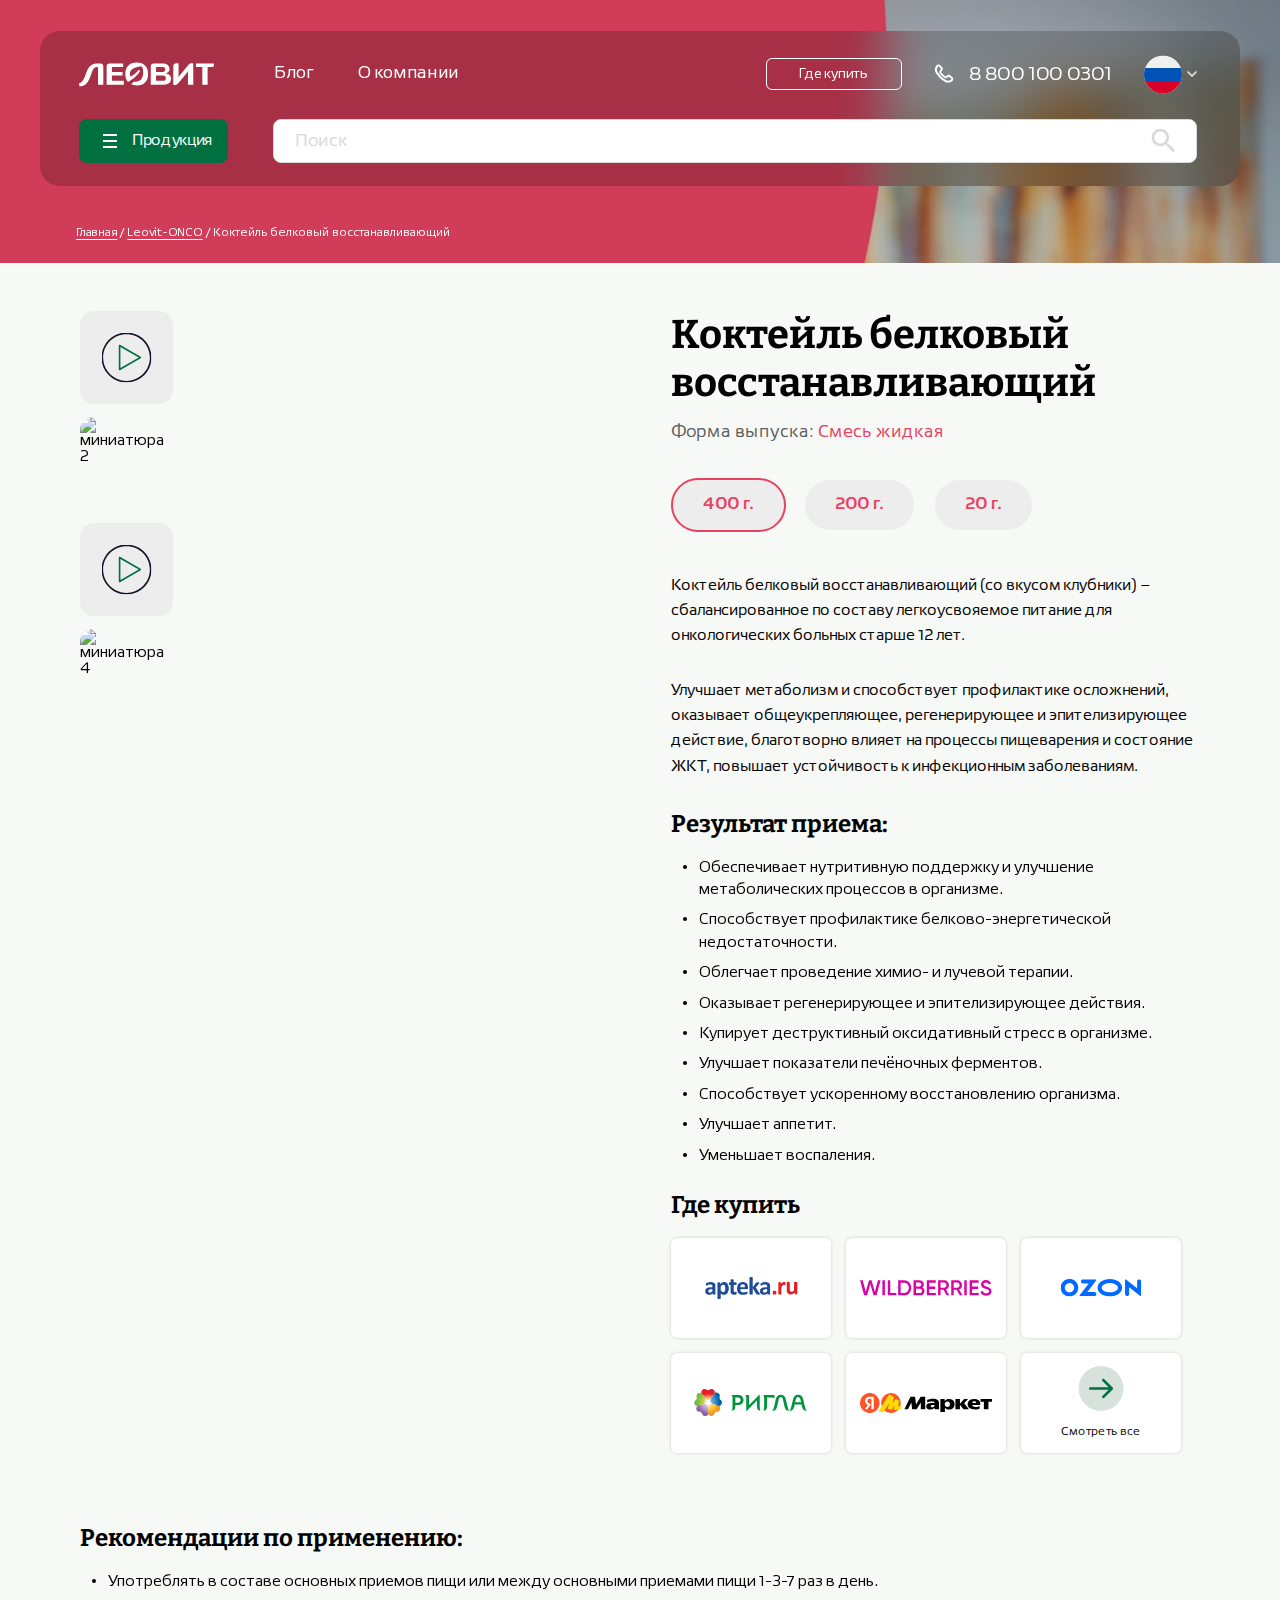
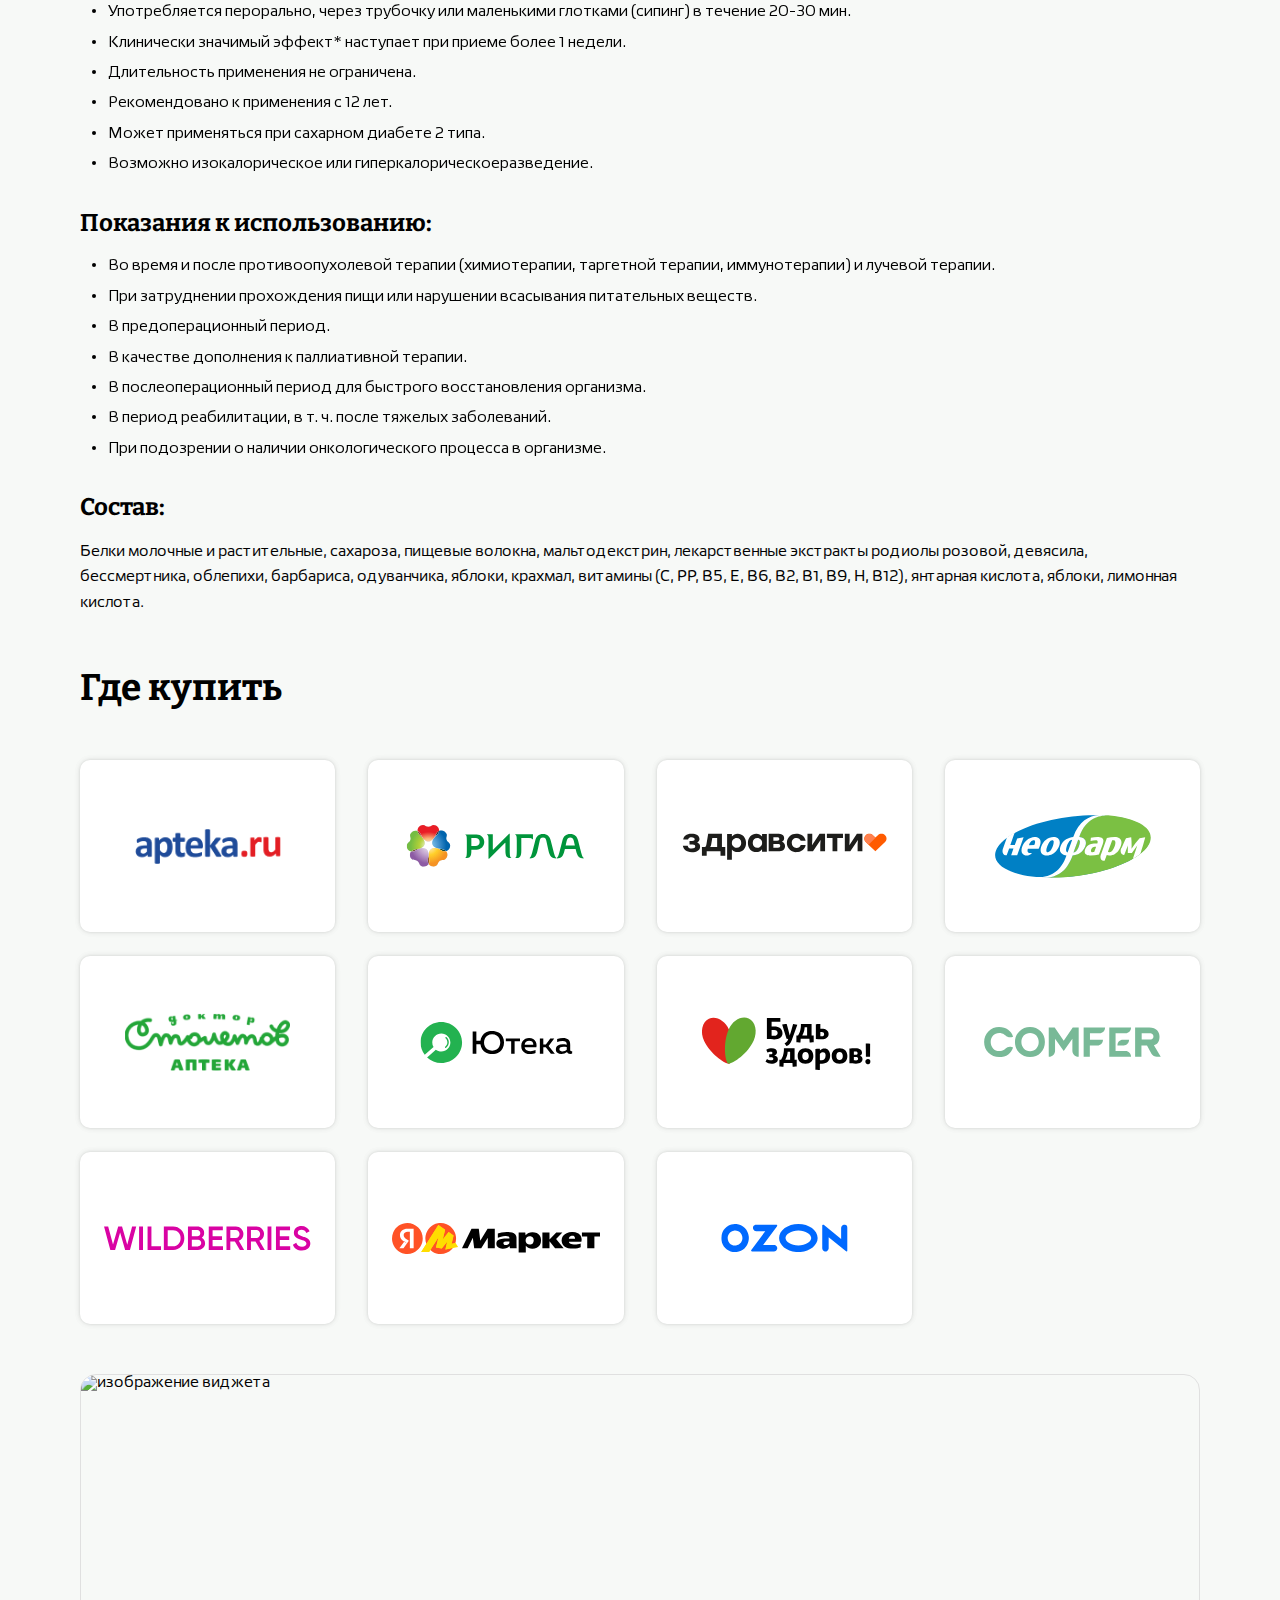
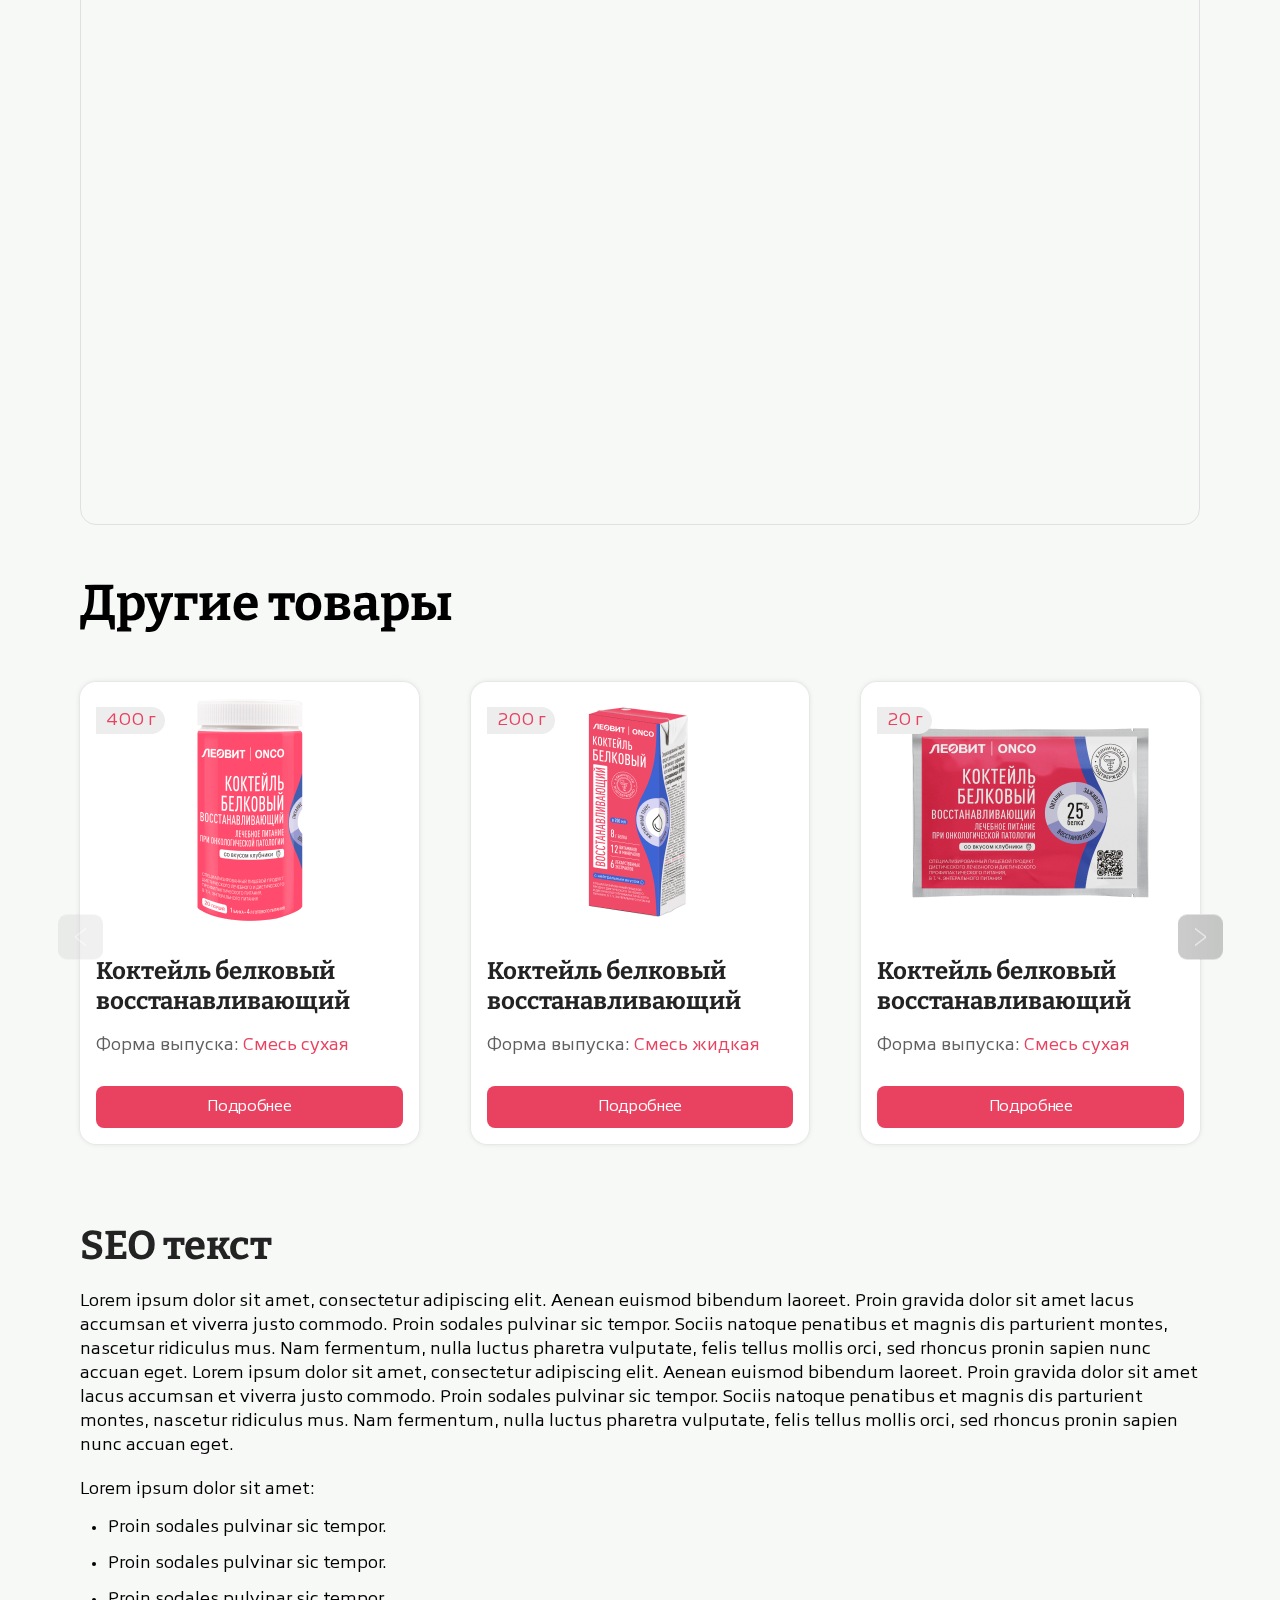
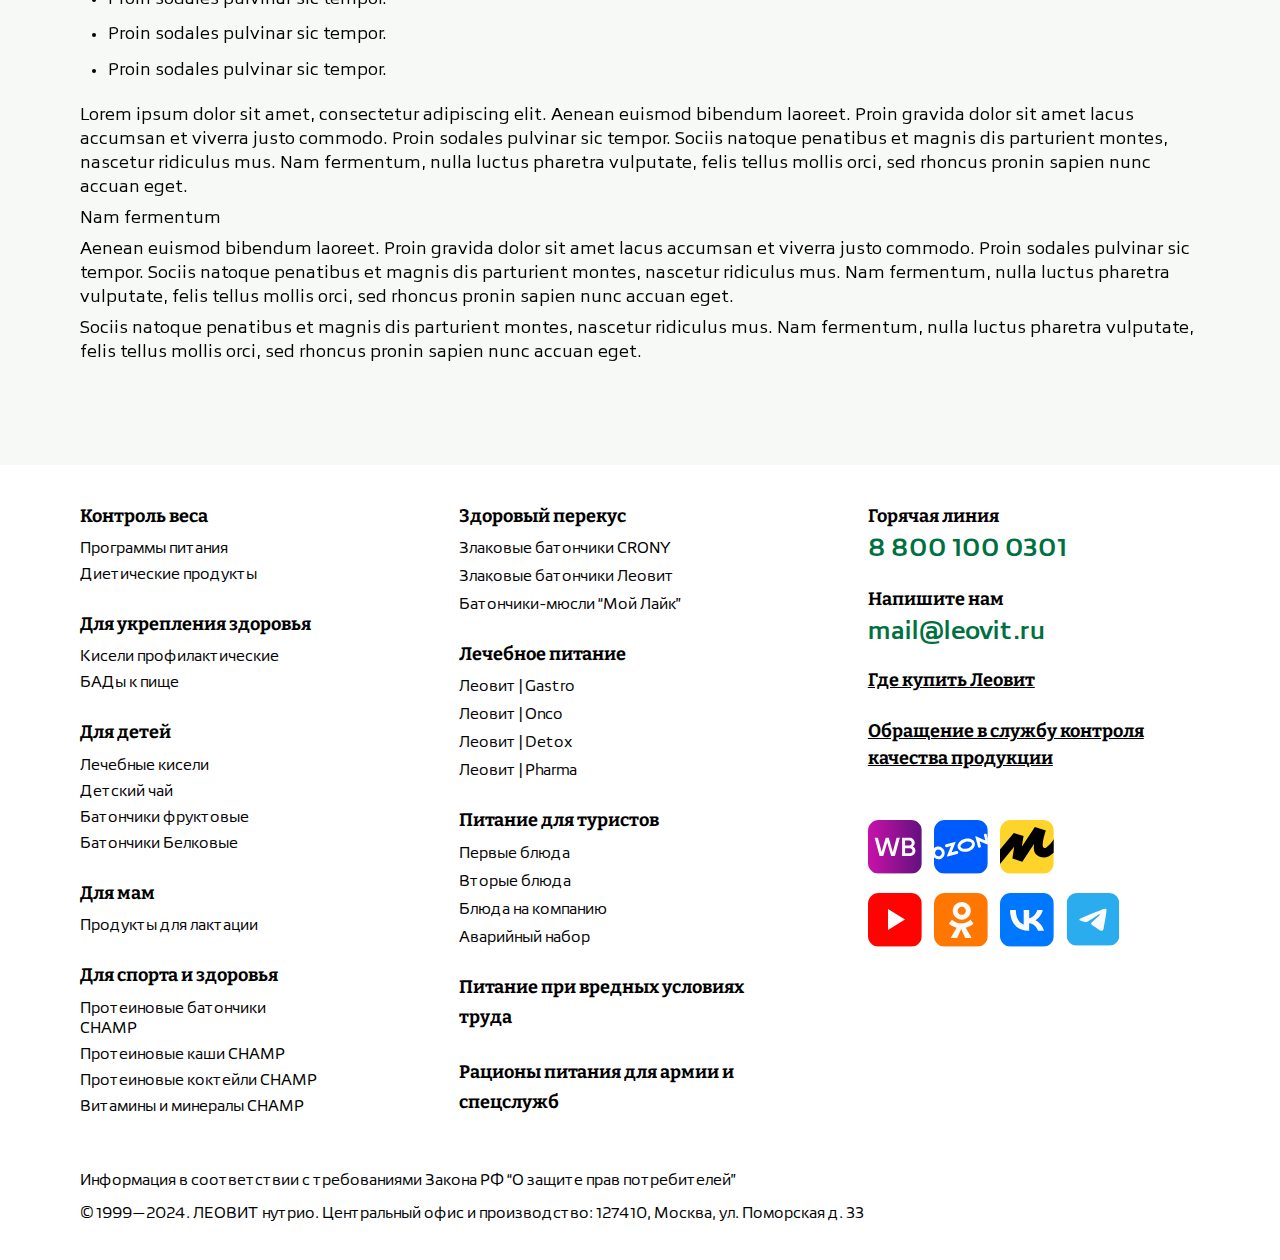
==== leovit-onco-product.html @ bb15a5d6 "1" ====
<!DOCTYPE html>
<html lang="ru">

<head>
	<meta charset="utf-8"><!-- не забыть удалить мета тег robots ниже-->
	<meta name="robots" content="noindex,nofollow">
	<meta name="viewport" content="width=device-width, initial-scale=1">
	<meta http-equiv="X-UA-Compatible" content="IE=edge">
	<meta name="format-detection" content="telephone=no">
	<title>Леовит Onco. Product</title>
	<link rel="manifest" href="/site.webmanifest">
	<meta name="description" content="">
	<meta name="keywords" content="">
	<link rel="shortcut icon" href="./img/favicon/favicon.ico" type="image/x-icon">
	<link rel="icon" href="./img/favicon/favicon.png">
	<link rel="apple-touch-icon" sizes="57x57" href="./img/apple-touch-icon-57x57.png">
	<link rel="apple-touch-icon" sizes="60x60" href="./img/apple-touch-icon-60x60.png">
	<link rel="apple-touch-icon" sizes="72x72" href="./img/apple-touch-icon-72x72.png">
	<link rel="apple-touch-icon" sizes="76x76" href="./img/apple-touch-icon-76x76.png">
	<link rel="apple-touch-icon" sizes="114x114" href="./img/apple-touch-icon-114x114.png">
	<link rel="apple-touch-icon" sizes="120x120" href="./img/apple-touch-icon-120x120.png">
	<link rel="apple-touch-icon" sizes="144x144" href="./img/apple-touch-icon-144x144.png">
	<link rel="apple-touch-icon" sizes="152x152" href="./img/apple-touch-icon-152x152.png">
	<link rel="apple-touch-icon" sizes="180x180" href="./img/apple-touch-icon-180x180.png">
	<link rel="icon" type="image/png" href="./favicon-32x32.png" sizes="32x32">
	<link rel="icon" type="image/png" href="./android-chrome-192x192.png" sizes="192x192">
	<link rel="icon" type="image/png" href="./favicon-96x96.png" sizes="96x96">
	<link rel="icon" type="image/png" href="./favicon-16x16.png" sizes="16x16">
	<link rel="mask-icon" href="./safari-pinned-tab.svg" color="#C2AB81">
	<meta name="msapplication-TileColor" content="#272727">
	<meta name="msapplication-TileImage" content="/mstile-144x144.png">
	<meta name="theme-color" content="#C2AB81">
	<link rel="stylesheet" href="css/style.css">
	<script defer src="files/js/dragscroll.js"></script>
	<script defer src="js/app.min.js"></script>
	<script>
		var baseUrl = "./js/";
	</script>
</head>

<body>
	<div class="wrapper visible">
		<header class="header dark" data-fixed data-scroll="50">
			<div class="header__container">
				<div class="header__body">

					<!-- Catalog Menu -->
					<nav class="header__menu menu-header" id="menu">
						<button class="menu-header__close" data-menu-close>
							<svg width="16" height="16" viewBox="0 0 16 16" fill="none" xmlns="http://www.w3.org/2000/svg">
								<path class="icon-close" d="M13.5996 15.2L0.799613 2.4C0.362282 1.96267 0.362282 1.23733 0.799613 0.8C1.23694 0.362667 1.96227 0.362667 2.39961 0.8L15.1995 13.6C15.6369 14.0373 15.6369 14.7627 15.1995 15.2C14.7622 15.6373 14.0369 15.6373 13.5996 15.2Z" fill="#292D32" />
								<path class="icon-close" d="M0.800457 15.2C0.363126 14.7627 0.363125 14.0373 0.800457 13.6L13.6004 0.8C14.0377 0.362667 14.7631 0.362667 15.2004 0.8C15.6377 1.23733 15.6377 1.96267 15.2004 2.4L2.40045 15.2C1.96312 15.6373 1.23779 15.6373 0.800457 15.2Z" fill="#292D32" />
							</svg>
						</button>
						<ul class="menu-header__list" id="spollers-menu" data-masonry data-spollers>
							<li class="menu-header__item grid-item">
								<button class="menu-header__button" data-spoller>Контроль веса</button>
								<ul class="submenu__list">
									<li class="submenu__item">
										<a href="#" class="submenu__link">Программы питания</a>
									</li>
									<li class="submenu__item">
										<a href="#" class="submenu__link">Диетические продукты</a>
									</li>
								</ul>
							</li>
							<li class="menu-header__item grid-item">
								<button class="menu-header__button" data-spoller>Для спорта и здоровья</button>
								<ul class="submenu__list">
									<li class="submenu__item">
										<a href="#" class="submenu__link">Протеиновые батончики CHAMP</a>
									</li>
									<li class="submenu__item">
										<a href="#" class="submenu__link">Протеиновые каши CHAMP</a>
									</li>
									<li class="submenu__item">
										<a href="#" class="submenu__link">Протеиновые коктейли CHAMP</a>
									</li>
									<li class="submenu__item">
										<a href="#" class="submenu__link">Витамины и минералы CHAMP</a>
									</li>
								</ul>
							</li>
							<li class="menu-header__item grid-item">
								<button class="menu-header__button" data-spoller>Питание для туристов</button>
								<ul class="submenu__list">
									<li class="submenu__item">
										<a href="#" class="submenu__link">Первые блюда</a>
									</li>
									<li class="submenu__item">
										<a href="#" class="submenu__link">Вторые блюда</a>
									</li>
									<li class="submenu__item">
										<a href="#" class="submenu__link">Блюда на компанию</a>
									</li>
									<li class="submenu__item">
										<a href="#" class="submenu__link">Аварийный набор</a>
									</li>
								</ul>
							</li>
							<li class="menu-header__item grid-item">
								<button class="menu-header__button" data-spoller>Для укрепления здоровья</button>
								<ul class="submenu__list">
									<li class="submenu__item">
										<a href="#" class="submenu__link">Кисели профилактические</a>
									</li>
									<li class="submenu__item">
										<a href="#" class="submenu__link">БАДы к пище</a>
									</li>
								</ul>
							</li>
							<li class="menu-header__item grid-item">
								<button class="menu-header__button" data-spoller>Здоровый перекус</button>
								<ul class="submenu__list">
									<li class="submenu__item">
										<a href="#" class="submenu__link">Злаковые батончики CRONY</a>
									</li>
									<li class="submenu__item">
										<a href="#" class="submenu__link">Протеиновые каши Леовит</a>
									</li>
									<li class="submenu__item">
										<a href="#" class="submenu__link">Батончики-мюсли “Мой Лайк”</a>
									</li>
								</ul>
							</li>
							<li class="menu-header__item grid-item">
								<a href="#" class="menu-header__link">Питание при вредных условиях труда</a>
							</li>
							<li class="menu-header__item grid-item">
								<button class="menu-header__button" data-spoller>Для детей</button>
								<ul class="submenu__list">
									<li class="submenu__item">
										<a href="#" class="submenu__link">Лечебные кисели</a>
									</li>
									<li class="submenu__item">
										<a href="#" class="submenu__link">Детский чай</a>
									</li>
									<li class="submenu__item">
										<a href="#" class="submenu__link">Батончики фруктовые</a>
									</li>
									<li class="submenu__item">
										<a href="#" class="submenu__link">Батончики белковые</a>
									</li>
								</ul>
							</li>
							<li class="menu-header__item grid-item">
								<button class="menu-header__button" data-spoller>Лечебное питание</button>
								<ul class="submenu__list">
									<li class="submenu__item">
										<a href="#" class="submenu__link">Леовит | Gastro</a>
									</li>
									<li class="submenu__item">
										<a href="#" class="submenu__link">Леовит | Onco</a>
									</li>
									<li class="submenu__item">
										<a href="#" class="submenu__link">Леовит | Detox</a>
									</li>
									<li class="submenu__item">
										<a href="#" class="submenu__link">Леовит | Pharma</a>
									</li>
								</ul>
							</li>
							<li class="menu-header__item grid-item">
								<a href="#" class="menu-header__link">Рационы питания для армии и спецслужб</a>
							</li>
							<li class="menu-header__item grid-item">
								<button class="menu-header__button" data-spoller>Для мам</button>
								<ul class="submenu__list">
									<li class="submenu__item">
										<a href="#" class="submenu__link">Продукты для лактации</a>
									</li>
								</ul>
							</li>
						</ul>
					</nav>


					<!-- Header. Top -->
					<div class="header__top top-header">

						<!-- Logo -->
						<a class="top-header__logo logo" href="home.html">
							<svg width="135" height="25" viewBox="0 0 135 25" fill="none" xmlns="http://www.w3.org/2000/svg">
								<path class="logo-letter" d="M57.7277 0.5C50.214 0.5 46.3398 5.1533 46.3398 11.9916C46.3398 15.3098 47.2555 18.1119 49.056 20.1184C53.8574 17.2814 58.4664 13.5401 61.1787 8.99935L59.6937 8.06016C56.6928 11.6578 53.1918 14.0175 51.3951 14.5841C50.4333 11.9683 50.7103 9.38745 52.8032 7.59832C54.4345 6.20505 57.039 5.18435 60.817 4.54787C62.2598 4.30336 63.3101 4.34217 63.7563 6.39909C64.4335 9.52717 64.5373 13.7807 62.7445 16.5479C60.9902 19.2568 57.9739 20.0524 55.0077 19.4741C54.0728 20.5647 52.9071 21.663 52.13 22.3655C53.6881 23.0834 55.554 23.4715 57.7239 23.4715C65.2337 23.4715 69.1117 18.8221 69.1117 11.9877C69.1156 5.1533 65.2375 0.5 57.7277 0.5Z" fill="white" />
								<path class="logo-letter" d="M21.2484 1.41602H18.9708C14.1079 1.41602 9.97592 3.02662 7.54831 9.8882L7.17512 10.9943C4.5436 18.8416 2.82388 20.5299 0 21.2362L0.561699 24.5001C4.25506 24.1663 8.07153 23.755 11.5418 13.9904L13.0383 9.82999C14.5426 6.1741 15.7699 5.11847 18.5207 5.11847L19.0516 5.13012V22.8002H24.33V4.4199C24.33 2.43671 23.2913 1.41602 21.2484 1.41602Z" fill="white" />
								<path class="logo-letter" d="M32.8976 13.4548H43.5353V9.89208H32.8976V5.11847H44.1316L44.1508 1.41602H30.7008C28.658 1.41602 27.623 2.43283 27.623 4.41602V22.8002H44.8241V18.7989H32.8976V13.4548Z" fill="white" />
								<path class="logo-letter" d="M134.885 1.49752L134.862 1.41602H116.93V5.11847H123.328V22.8002H128.602V5.11847H133.107C133.684 5.09907 134.142 4.87785 134.469 4.45483C134.973 3.8067 135.131 2.65405 134.885 1.49752Z" fill="white" />
								<path class="logo-letter" d="M109.119 3.23608L100.648 13.4043L99.382 15.3098L99.5744 13.2257V1.52845C99.0319 1.39649 98.4625 1.33052 97.9239 1.33052C97.0737 1.33052 94.2998 1.54009 94.2998 4.21021V22.6915C94.8769 22.8428 95.3809 22.9165 95.8349 22.9165C97.1083 22.9165 98.1509 22.3305 99.4359 20.8907L107.792 10.9864L109.123 9.02651L108.981 11.262V22.7962H114.259V1.55173C113.671 1.39649 113.151 1.32275 112.663 1.32275C111.301 1.32275 110.208 1.91266 109.119 3.23608Z" fill="white" />
								<path class="logo-letter" d="M84.1548 18.7951L84.1009 18.8067H77.0528V13.4548H83.9932C85.7899 13.4548 86.8633 14.5454 86.8633 16.2414C86.8594 18.372 85.4013 18.7834 84.1548 18.7951ZM77.0528 5.11847H83.7855C84.982 5.11847 86.1938 5.949 86.1938 7.52856C86.1938 9.10036 85.3628 9.88044 83.7893 9.89208H77.0528V5.11847ZM87.0172 11.5376L86.7171 11.5066C88.2329 11.0214 90.5105 10.0745 90.5105 7.09001C90.5105 3.22843 88.1367 1.41602 83.0391 1.41602H74.8483C72.8093 1.41602 71.7705 2.43283 71.7705 4.41602V22.8002H83.7662C92.0571 22.8002 92.0571 18.1275 92.0571 16.5868C92.0609 13.3656 89.1601 11.786 87.0172 11.5376Z" fill="white" />
							</svg>
						</a>

						<!-- Menu -->
						<div class="top-header__menu top-menu">
							<ul class="top-menu__list">
								<li class="top-menu__item">
									<a class="top-menu__link" href="blog.html">Блог</a>
								</li>
								<li class="top-menu__item">
									<a class="top-menu__link" href="about.html">О компании</a>
								</li>
							</ul>
						</div>

						<!-- Search -->
						<div class="top-header__search search" role="search">
							<button class="search__button" type="button" title="Открыть окно поиска">
								<svg width="18" height="18" aria-hidden="true" viewBox="0 0 18 18" fill="none" xmlns="http://www.w3.org/2000/svg">
									<path class="icon-search" fill-rule="evenodd" clip-rule="evenodd" d="M12.6223 11.2766H11.8206L11.5419 10.9999C12.5264 9.85192 13.1251 8.36362 13.1251 6.73296C13.1251 3.10814 10.1869 0.16991 6.56207 0.16991C2.93725 0.16991 -0.000976562 3.10814 -0.000976562 6.73296C-0.000976562 10.3578 2.93725 13.296 6.56207 13.296C8.19274 13.296 9.68002 12.6983 10.8281 11.7148L11.1067 11.9915V12.7912L16.1532 17.8306L17.6587 16.3251L12.6223 11.2766ZM6.56207 11.2766C4.05196 11.2766 2.01842 9.24306 2.01842 6.73295C2.01842 4.22384 4.05196 2.1893 6.56207 2.1893C9.07117 2.1893 11.1057 4.22384 11.1057 6.73295C11.1057 9.24306 9.07117 11.2766 6.56207 11.2766Z" fill="#007040" />
								</svg>
							</button>
						</div>

						<!-- Action -->
						<div class="top-header__action action-header">
							<a href="#" class="action-header__shops button" data-da=".menu-header,75,3">Где купить</a>
							<div class="action-header__contacts contacts-header">
								<a class="contacts-header__item" href="tel:88001000301">
									<svg width="20" height="19" viewBox="0 0 20 19" fill="none" xmlns="http://www.w3.org/2000/svg">
										<path class="contacts-header__icon" fill-rule="evenodd" clip-rule="evenodd" d="M2.33057 1.5717C3.35864 0.13241 5.46689 0.0459147 6.6094 1.39615L8.43659 3.55556C8.96659 4.18192 9.03911 5.07616 8.61696 5.77974L7.20937 8.12572C7.32221 8.31037 7.47511 8.53072 7.67071 8.78204C8.01951 9.23021 8.4652 9.72775 8.96223 10.2248C9.79924 11.0618 10.7363 11.8521 11.5429 12.3862L13.8433 11.006C14.5468 10.5839 15.4411 10.6564 16.0674 11.1864L18.331 13.1018C19.6284 14.1995 19.5453 16.2253 18.1624 17.2131C16.0297 18.7364 13.1634 19.0987 10.815 17.6654C9.19611 16.6773 7.21235 15.2825 5.43762 13.5077C3.79228 11.8624 2.59261 10.1568 1.75589 8.73798C0.377529 6.40075 0.861876 3.62787 2.33057 1.5717ZM5.14624 2.63421C4.81087 2.23786 4.19201 2.26325 3.89023 2.68574C2.74845 4.28423 2.50374 6.23299 3.40684 7.76435C4.17961 9.0747 5.28455 10.6441 6.79291 12.1524C8.42624 13.7858 10.2755 15.0907 11.8135 16.0294C13.3984 16.9966 15.4314 16.8084 17.0483 15.6534C17.4145 15.3919 17.4365 14.8556 17.093 14.5649L14.8294 12.6496L12.0295 14.3295C11.733 14.5073 11.3638 14.5118 11.0632 14.3411C9.96273 13.7162 8.67647 12.6496 7.60694 11.5801C7.06695 11.0401 6.56583 10.4831 6.15815 9.95923C5.76182 9.44999 5.41106 8.91831 5.22246 8.43487C5.11466 8.15854 5.14089 7.84786 5.2935 7.59351L6.97343 4.79362L5.14624 2.63421Z" fill="white" />
									</svg>
									<span>8 800 100 0301</span>
								</a>
							</div>
						</div>

						<!-- Lang -->
						<div class="action-header__lang lang-header">
							<button class="lang-header__button" data-lang="russia">
								<img src="img/icons/flags/russia.svg" aria-hidden="true" alt="иконка флага">
							</button>
							<div class="lang-header__body">
								<ul class="lang-header__list list-lang">
									<li class="list-lang__item">
										<button class="list-lang__button" data-lang="russia">
											<img src="img/icons/flags/russia.svg" aria-hidden="true" alt="иконка флага">
										</button>
									</li>
									<li class="list-lang__item">
										<button class="list-lang__button" data-lang="united-kingdom">
											<img src="img/icons/flags/united-kingdom.svg" aria-hidden="true" alt="иконка флага">
										</button>
									</li>
									<li class="list-lang__item">
										<button class="list-lang__button" data-lang="germany">
											<img src="img/icons/flags/germany.svg" aria-hidden="true" alt="иконка флага">
										</button>
									</li>
									<li class="list-lang__item">
										<button class="list-lang__button" data-lang="china">
											<img src="img/icons/flags/china.svg" aria-hidden="true" alt="иконка флага">
										</button>
									</li>
									<li class="list-lang__item">
										<button class="list-lang__button" data-lang="france">
											<img src="img/icons/flags/france.svg" aria-hidden="true" alt="иконка флага">
										</button>
									</li>
									<li class="list-lang__item">
										<button class="list-lang__button" data-lang="iran">
											<img src="img/icons/flags/iran.svg" aria-hidden="true" alt="иконка флага">
										</button>
									</li>
								</ul>
							</div>
						</div>
					</div>


					<!-- Header. Main -->
					<div class="header__main main-header">

						<!-- Catalog Button -->
						<button aria-label="menu" aria-controls="menu" aria-expanded="false" data-da=".top-header,75,0">
							<span aria-hidden="true"></span>
							<span aria-hidden="true"></span>
							<span aria-hidden="true"></span>
							<span class="text">Продукция</span>
						</button>

						<!-- Search -->
						<div class="main-header__search search-main" data-da=".menu-header,75,0">
							<form class="search-main__form" action="#" role="search">
								<input autocomplete="off" type="text" name="form-search" placeholder="Поиск" spellcheck="false">
								<button class="search-main__button" type="submit" aria-label="Поиск по сайту">
									<img aria-hidden="true" src="img/icons/search.svg" alt="иконка поиска">
								</button>
							</form>
						</div>
					</div>
				</div>
			</div>
		</header>
		<main class="page page-product leo-onco">
			<div class="main">
				<div class="main__bg">
					<picture>
						<source srcset="img/leovit-onco/product-bg.webp" type="image/webp">
						<img class="image-cover" width="1920" height="274" src="img/leovit-onco/product-bg.jpg" alt="фоновое изображение">
					</picture>
				</div>
				<div class="main__circle"></div>
				<div class="main__container">
					<div class="main__body">
						<nav class="main__breadcrumbs breadcrumbs" aria-label="breadcrumbs">
							<ul class="breadcrumbs__list">
								<li class="breadcrumbs__item">
									<a href="home.html" class="breadcrumbs__link">Главная</a>
									<span class="breadcrumbs__arrow" aria-hidden="true">/</span>
								</li>
								<li class="breadcrumbs__item">
									<a href="leovit-onco.html" class="breadcrumbs__link">Leovit-ONCO</a>
									<span class="breadcrumbs__arrow" aria-hidden="true">/</span>
								</li>
								<li class="breadcrumbs__item">
									<span class="breadcrumbs__current" aria-current="page">Коктейль белковый восстанавливающий</span>
								</li>
							</ul>
						</nav>
						<a class="main__link" href="leovit-onco.html">Leovit-ONCO</a>
					</div>
				</div>
			</div>
			<section class="product-main">
				<div class="product-main__container">
					<div class="product-main__body">
						<div class="info-product__form">Форма выпуска: <span>Смесь жидкая</span></div>

						<!-- Slider -->
						<div class="product-main__slider">

							<!-- Thumbs -->
							<div class="product-main__slider-thumbs" id="thumbs">
								<div class="product-main__thumbs thumbs-product">
									<div class="thumbs-product__swiper-wrapper">
										<div class="thumbs-product__slide thumb-video">
											<!-- <img class="image-cover" src="img/leovit-onco/product-1/thumbs/thumb-1.jpg" alt="миниатюра 1"> -->
											<img data-play src="img/icons/video-play.svg" alt="иконка play">
										</div>
										<div class="thumbs-product__slide">
											<img class="image-cover" src="img/leovit-onco/product-1/thumbs/thumb-2.jpg" alt="миниатюра 2">
										</div>
										<div class="thumbs-product__slide thumb-video">
											<!-- <img class="image-cover" src="img/leovit-onco/product-1/thumbs/thumb-3.jpg" alt="миниатюра 3"> -->
											<img data-play src="img/icons/video-play.svg" alt="иконка play">
										</div>
										<div class="thumbs-product__slide">
											<img class="image-cover" src="img/leovit-onco/product-1/thumbs/thumb-4.jpg" alt="миниатюра 4">
										</div>
										<div class="thumbs-product__slide">
											<img class="image-cover" src="img/leovit-onco/product-1/thumbs/thumb-1.jpg" alt="миниатюра 5">
										</div>
										<div class="thumbs-product__slide">
											<img class="image-cover" src="img/leovit-onco/product-1/thumbs/thumb-2.jpg" alt="миниатюра 6">
										</div>
									</div>
								</div>
							</div>

							<!-- Gallery -->
							<div class="product-main__slider-gallery">
								<div class="product-main__swiper slider-product">
									<div class="slider-product__swiper-wrapper">
										<div class="slider-product__slide">
                                            <div class="slider-product__video video">
                                                <video preload="metadata" muted="muted" playsinline="true" webkit-playsinline="true">
                                                    <source type="video/mp4" src="files/video/present.mp4">
                                                </video>
                                                <img src="img/posters/poster-1.jpg" data-poster alt="poster">
                                                <button data-play>
                                                    <img src="img/icons/play.svg" alt="иконка play">
                                                </button>
                                            </div>
										</div>
										<div class="slider-product__slide">
											<picture>
												<source type="image/webp" srcset="img/leovit-onco/product-1/image-2.webp">
												<img class="image-cover" width="716" height="678" src="img/leovit-onco/product-1/image-2.jpg" alt="слайд 2">
											</picture>
										</div>
										<div class="slider-product__slide">
                                            <div class="slider-product__video video">
                                                <video preload="metadata" playsinline="true" webkit-playsinline="true">
                                                    <source type="video/mp4" src="files/video/present.mp4">
                                                </video>
                                                <img src="img/posters/poster-1.jpg" data-poster alt="poster">
                                                <button data-play>
                                                    <img src="img/icons/play.svg" alt="иконка play">
                                                </button>
                                            </div>
										</div>
										<div class="slider-product__slide">
											<picture>
												<source type="image/webp" srcset="img/leovit-onco/product-1/image-4.webp">
												<img class="image-cover" width="716" height="678" src="img/leovit-onco/product-1/image-4.jpg" alt="слайд 4">
											</picture>
										</div>
										<div class="slider-product__slide">
											<picture>
												<source type="image/webp" srcset="img/leovit-onco/product-1/image-1.webp">
												<img class="image-cover" width="716" height="678" src="img/leovit-onco/product-1/image-1.jpg" alt="слайд 5">
											</picture>
										</div>
										<div class="slider-product__slide">
											<picture>
												<source type="image/webp" srcset="img/leovit-onco/product-1/image-2.webp">
												<img class="image-cover" width="716" height="678" src="img/leovit-onco/product-1/image-2.jpg" alt="слайд 6">
											</picture>
										</div>
									</div>
								</div>

								<!-- Bullets -->
								<div data-bullets></div>
							</div>
						</div>

						<!-- Info -->
						<div class="product-main__info info-product">
							<div class="info-product__content">
								<div class="info-product__title title" data-da=".product-main__body,47.99875,0">
									<h1>Коктейль белковый восстанавливающий</h1>
								</div>
								<div class="info-product__form">Форма выпуска: <span>Смесь жидкая</span></div>
								<div class="info-product__categories">
									<a href="#" class="info-product__link active">400 г.</a>
									<a href="#" class="info-product__link">200 г.</a>
									<a href="#" class="info-product__link">20 г.</a>
								</div>
								<div class="info-product__text">
									<p>Коктейль белковый восстанавливающий (со вкусом клубники) – сбалансированное по составу легкоусвояемое питание для онкологических больных старше 12 лет.</p>
									<p>Улучшает метаболизм и способствует профилактике осложнений, оказывает общеукрепляющее, регенерирующее и эпителизирующее действие, благотворно влияет на процессы пищеварения и состояние ЖКТ, повышает устойчивость к инфекционным заболеваниям.</p>
									<h2>Результат приема:</h2>
									<ul>
										<li>Обеспечивает нутритивную поддержку и улучшение метаболических процессов в организме.</li>
										<li>Способствует профилактике белково-энергетической недостаточности.</li>
										<li>Облегчает проведение химио- и лучевой терапии.</li>
										<li>Оказывает регенерирующее и эпителизирующее действия.</li>
										<li>Купирует деструктивный оксидативный стресс в организме.</li>
										<li>Улучшает показатели печёночных ферментов.</li>
										<li>Способствует ускоренному восстановлению организма.</li>
										<li>Улучшает аппетит.</li>
										<li>Уменьшает воспаления.</li>
									</ul>
								</div>
								<div class="info-product__shop product-shop">
									<div class="product-shop__label">Где купить</div>
									<ul class="product-shop__list">
										<li class="product-shop__item">
											<a href="#" aria-label="Онлайн-магазин apteka">
												<img src="img/icons/shops/apteka.png" aria-hidden="true" alt="логотип apteka">
											</a>
										</li>
										<li class="product-shop__item">
											<a href="#" aria-label="Онлайн-магазин wildberries">
												<img src="img/icons/shops/wildberries.svg" aria-hidden="true" alt="логотип wildberries">
											</a>
										</li>
										<li class="product-shop__item">
											<a href="#" aria-label="Онлайн-магазин озон">
												<img src="img/icons/shops/ozon.svg" aria-hidden="true" alt="логотип озон">
											</a>
										</li>
										<li class="product-shop__item">
											<a href="#" aria-label="Онлайн-магазин ригла">
												<img src="img/icons/shops/rigla.svg" aria-hidden="true" alt="логотип ригла">
											</a>
										</li>
										<li class="product-shop__item">
											<a href="#" aria-label="Онлайн-магазин яндекс-маркет">
												<img src="img/icons/shops/yandex-market.svg" aria-hidden="true" alt="логотип яндекс-маркет">
											</a>
										</li>
										<li class="product-shop__item">
											<a href="#" aria-label="смотреть все">
												<img src="img/icons/arrow-circle.svg" aria-hidden="true" alt="иконка стрелки">
												Cмотреть все
											</a>
										</li>
									</ul>
								</div>
							</div>
						</div>
					</div>

					<!-- Content -->
					<div class="product-main__content">
						<h2>Рекомендации по применению:</h2>
						<ul>
							<li>Употреблять в составе основных приемов пищи или между основными приемами пищи 1-3-7 раз в день.</li>
							<li>Употребляется перорально, через трубочку или маленькими глотками (сипинг) в течение 20-30 мин.</li>
							<li>Клинически значимый эффект* наступает при приеме более 1 недели.</li>
							<li>Длительность применения не ограничена.</li>
							<li>Рекомендовано к применения с 12 лет.</li>
							<li>Может применяться при сахарном диабете 2 типа.</li>
							<li>Возможно изокалорическое или гиперкалорическоеразведение.</li>
						</ul>
						<h2>Показания к использованию:</h2>
						<ul>
							<li>Во время и после противоопухолевой терапии (химиотерапии, таргетной терапии, иммунотерапии) и лучевой терапии.</li>
							<li>При затруднении прохождения пищи или нарушении всасывания питательных веществ.</li>
							<li>В предоперационный период.</li>
							<li>В качестве дополнения к паллиативной терапии.</li>
							<li>В послеоперационный период для быстрого восстановления организма.</li>
							<li>В период реабилитации, в т. ч. после тяжелых заболеваний.</li>
							<li>При подозрении о наличии онкологического процесса в организме.</li>
						</ul>
						<h2>Состав:</h2>
						<p>Белки молочные и растительные, сахароза, пищевые волокна, мальтодекстрин, лекарственные экстракты родиолы розовой, девясила, бессмертника, облепихи, барбариса, одуванчика, яблоки, крахмал, витамины (С, РР, В5, Е, В6, В2, В1, В9, Н, В12), янтарная кислота, яблоки, лимонная кислота.</p>
					</div>
				</div>
			</section>
			<section class="shop-product">
				<div class="shop-product__container">
					<div class="shop-product__body">
						<div class="shop-product__title title">
							<h2>Где купить</h2>
						</div>
						<div class="shop-product__items">
							<ul class="shop-product__list">
								<li class="shop-product__item">
									<a href="#" aria-label="компания apteka">
										<img src="img/icons/shops/apteka.png" aria-hidden="true" alt="логотип компании apteka">
									</a>
								</li>
								<li class="shop-product__item">
									<a href="#" aria-label="компания rigla">
										<img src="img/icons/shops/rigla.svg" aria-hidden="true" alt="логотип компании rigla">
									</a>
								</li>
								<li class="shop-product__item">
									<a href="#" aria-label="компания zdravcity">
										<img src="img/icons/shops/zdravcity.svg" aria-hidden="true" alt="логотип компании zdravcity">
									</a>
								</li>
								<li class="shop-product__item">
									<a href="#" aria-label="компания neofarm">
										<img src="img/icons/shops/neofarm.svg" aria-hidden="true" alt="логотип компании neofarm">
									</a>
								</li>
								<li class="shop-product__item">
									<a href="#" aria-label="компания stoletov">
										<img src="img/icons/shops/stoletov.png" aria-hidden="true" alt="логотип компании stoletov">
									</a>
								</li>
								<li class="shop-product__item">
									<a href="#" aria-label="компания uteka">
										<img src="img/icons/shops/uteka.svg" aria-hidden="true" alt="логотип компании uteka">
									</a>
								</li>
								<li class="shop-product__item">
									<a href="#" aria-label="компания zdorov">
										<img src="img/icons/shops/zdorov.svg" aria-hidden="true" alt="логотип компании zdorov">
									</a>
								</li>
								<li class="shop-product__item">
									<a href="#" aria-label="компания comfer">
										<img src="img/icons/shops/comfer.svg" aria-hidden="true" alt="логотип компании comfer">
									</a>
								</li>
								<li class="shop-product__item">
									<a href="#" aria-label="компания wildberries">
										<img src="img/icons/shops/wildberries.svg" aria-hidden="true" alt="логотип компании wildberries">
									</a>
								</li>
								<li class="shop-product__item">
									<a href="#" aria-label="компания яндекс-маркет">
										<img src="img/icons/shops/yandex-market.svg" aria-hidden="true" alt="логотип компании яндекс-маркет">
									</a>
								</li>
								<li class="shop-product__item">
									<a href="#" aria-label="компания ozon">
										<img src="img/icons/shops/ozon.svg" aria-hidden="true" alt="логотип компании ozon">
									</a>
								</li>
							</ul>
						</div>

						<!-- Widget -->
						<div class="shop-product__widget">
							<img src="img/widget.jpg" alt="изображение виджета">
						</div>
					</div>
				</div>
			</section>
			<section class="other-products">
				<div class="other-products__container">
					<div class="other-products__body">
						<div class="other-products__title title">
							<h2>Другие товары</h2>
						</div>
						<div class="other-products__slider">
							<div class="other-products__swiper slider-other-products">
								<div class="slider-other-products__swiper-wrapper">
									<div class="slider-other-products__slide">
										<a href="leovit-onco-product.html" class="product-card">
											<div class="product-card__body">
												<div class="product-card__weight">
													<span>400 г</span>
												</div>
												<div class="product-card__image">
													<img src="img/leovit-onco/products/product-1.png" alt="Коктейль белковый восстанавливающий">
												</div>
												<div class="product-card__title">
													<h4>Коктейль белковый восстанавливающий</h4>
												</div>
												<span class="product-card__info">Форма выпуска: <span>Смесь сухая</span></span>
												<div class="product-card__button button">Подробнее</div>
											</div>
										</a>
									</div>
									<div class="slider-other-products__slide">
										<a href="leovit-onco-product.html" class="product-card">
											<div class="product-card__body">
												<div class="product-card__weight">
													<span>200 г</span>
												</div>
												<div class="product-card__image">
													<img src="img/leovit-onco/products/product-2.png" alt="Коктейль белковый восстанавливающий">
												</div>
												<div class="product-card__title">
													<h4>Коктейль белковый восстанавливающий</h4>
												</div>
												<span class="product-card__info">Форма выпуска: <span>Смесь жидкая</span></span>
												<div class="product-card__button button">Подробнее</div>
											</div>
										</a>
									</div>
									<div class="slider-other-products__slide">
										<a href="leovit-onco-product.html" class="product-card">
											<div class="product-card__body">
												<div class="product-card__weight">
													<span>20 г</span>
												</div>
												<div class="product-card__image">
													<img src="img/leovit-onco/products/product-3.png" alt="Коктейль белковый восстанавливающий">
												</div>
												<div class="product-card__title">
													<h4>Коктейль белковый восстанавливающий</h4>
												</div>
												<span class="product-card__info">Форма выпуска: <span>Смесь сухая</span></span>
												<div class="product-card__button button">Подробнее</div>
											</div>
										</a>
									</div>
									<div class="slider-other-products__slide">
										<a href="leovit-onco-product.html" class="product-card">
											<div class="product-card__body">
												<div class="product-card__weight">
													<span>400 г</span>
												</div>
												<div class="product-card__image">
													<img src="img/leovit-onco/products/product-1.png" alt="Коктейль белковый восстанавливающий">
												</div>
												<div class="product-card__title">
													<h4>Коктейль белковый восстанавливающий</h4>
												</div>
												<span class="product-card__info">Форма выпуска: <span>Смесь сухая</span></span>
												<div class="product-card__button button">Подробнее</div>
											</div>
										</a>
									</div>
									<div class="slider-other-products__slide">
										<a href="leovit-onco-product.html" class="product-card">
											<div class="product-card__body">
												<div class="product-card__weight">
													<span>200 г</span>
												</div>
												<div class="product-card__image">
													<img src="img/leovit-onco/products/product-2.png" alt="Коктейль белковый восстанавливающий">
												</div>
												<div class="product-card__title">
													<h4>Коктейль белковый восстанавливающий</h4>
												</div>
												<span class="product-card__info">Форма выпуска: <span>Смесь жидкая</span></span>
												<div class="product-card__button button">Подробнее</div>
											</div>
										</a>
									</div>
								</div>
							</div>

							<!-- Arrows -->
							<div data-arrows>
								<button data-arrow-prev>
									<img src="img/icons/arrow-right-3.svg" aria-hidden="true" alt="иконка стрелки">
								</button>
								<button data-arrow-next>
									<img src="img/icons/arrow-right-3.svg" aria-hidden="true" alt="иконка стрелки">
								</button>
							</div>
						</div>
					</div>
				</div>
			</section>
			<div class="product-info">
				<div class="product-info__container">
					<div class="product-info__body">
						<h2>SEO текст</h2>
						<p>Lorem ipsum dolor sit amet, consectetur adipiscing elit. Aenean euismod bibendum laoreet. Proin gravida dolor sit amet lacus accumsan et viverra justo commodo. Proin sodales pulvinar sic tempor. Sociis natoque penatibus et magnis dis parturient montes, nascetur ridiculus mus. Nam fermentum, nulla luctus pharetra vulputate, felis tellus mollis orci, sed rhoncus pronin sapien nunc accuan eget. Lorem ipsum dolor sit amet, consectetur adipiscing elit. Aenean euismod bibendum laoreet. Proin gravida dolor sit amet lacus accumsan et viverra justo commodo. Proin sodales pulvinar sic tempor. Sociis natoque penatibus et magnis dis parturient montes, nascetur ridiculus mus. Nam fermentum, nulla luctus pharetra vulputate, felis tellus mollis orci, sed rhoncus pronin sapien nunc accuan eget.</p>
						<p>Lorem ipsum dolor sit amet:</p>
						<ul>
							<li>Proin sodales pulvinar sic tempor.</li>
							<li>Proin sodales pulvinar sic tempor.</li>
							<li>Proin sodales pulvinar sic tempor.</li>
							<li>Proin sodales pulvinar sic tempor.</li>
							<li>Proin sodales pulvinar sic tempor.</li>
						</ul>
						<p>Lorem ipsum dolor sit amet, consectetur adipiscing elit. Aenean euismod bibendum laoreet. Proin gravida dolor sit amet lacus accumsan et viverra justo commodo. Proin sodales pulvinar sic tempor. Sociis natoque penatibus et magnis dis parturient montes, nascetur ridiculus mus. Nam fermentum, nulla luctus pharetra vulputate, felis tellus mollis orci, sed rhoncus pronin sapien nunc accuan eget.</p>
						<p>Nam fermentum</p>
						<p>Aenean euismod bibendum laoreet. Proin gravida dolor sit amet lacus accumsan et viverra justo commodo. Proin sodales pulvinar sic tempor. Sociis natoque penatibus et magnis dis parturient montes, nascetur ridiculus mus. Nam fermentum, nulla luctus pharetra vulputate, felis tellus mollis orci, sed rhoncus pronin sapien nunc accuan eget.</p>
						<p>Sociis natoque penatibus et magnis dis parturient montes, nascetur ridiculus mus. Nam fermentum, nulla luctus pharetra vulputate, felis tellus mollis orci, sed rhoncus pronin sapien nunc accuan eget.</p>
					</div>
				</div>
			</div>
			<div class="button-shop">
				<a href=".shop-product" data-goto>Где купить</a>
			</div>
		</main>
		<footer class="footer">
			<div class="footer__container">
				<div class="footer__body">
					<div class="footer__main">
						<div class="footer__menu menu-footer">
							<div class="menu-footer__column">
								<div class="menu-footer__submenu">
									<div class="menu-footer__label">Контроль веса</div>
									<ul class="menu-footer__list">
										<li class="menu-footer__item">
											<a class="menu-footer__link" href="#">Программы питания</a>
										</li>
										<li class="menu-footer__item">
											<a class="menu-footer__link" href="#">Диетические продукты</a>
										</li>
									</ul>
								</div>
								<div class="menu-footer__submenu">
									<div class="menu-footer__label">Для укрепления здоровья</div>
									<ul class="menu-footer__list">
										<li class="menu-footer__item">
											<a class="menu-footer__link" href="#">Кисели профилактические</a>
										</li>
										<li class="menu-footer__item">
											<a class="menu-footer__link" href="#">БАДы к пище</a>
										</li>
									</ul>
								</div>
								<div class="menu-footer__submenu">
									<div class="menu-footer__label">Для детей</div>
									<ul class="menu-footer__list">
										<li class="menu-footer__item">
											<a class="menu-footer__link" href="#">Лечебные кисели</a>
										</li>
										<li class="menu-footer__item">
											<a class="menu-footer__link" href="#">Детский чай</a>
										</li>
										<li class="menu-footer__item">
											<a class="menu-footer__link" href="#">Батончики фруктовые</a>
										</li>
										<li class="menu-footer__item">
											<a class="menu-footer__link" href="#">Батончики Белковые</a>
										</li>
									</ul>
								</div>
								<div class="menu-footer__submenu">
									<div class="menu-footer__label">Для мам</div>
									<ul class="menu-footer__list">
										<li class="menu-footer__item">
											<a class="menu-footer__link" href="#">Продукты для лактации</a>
										</li>
									</ul>
								</div>
								<div class="menu-footer__submenu">
									<div class="menu-footer__label">Для спорта и здоровья</div>
									<ul class="menu-footer__list">
										<li class="menu-footer__item">
											<a class="menu-footer__link" href="#">Протеиновые батончики CHAMP</a>
										</li>
										<li class="menu-footer__item">
											<a class="menu-footer__link" href="#">Протеиновые каши CHAMP</a>
										</li>
										<li class="menu-footer__item">
											<a class="menu-footer__link" href="#">Протеиновые коктейли CHAMP</a>
										</li>
										<li class="menu-footer__item">
											<a class="menu-footer__link" href="#">Витамины и минералы CHAMP</a>
										</li>
									</ul>
								</div>
							</div>
							<div class="menu-footer__column">
								<div class="menu-footer__submenu">
									<div class="menu-footer__label">Здоровый перекус</div>
									<ul class="menu-footer__list">
										<li class="menu-footer__item">
											<a class="menu-footer__link" href="#">Злаковые батончики CRONY</a>
										</li>
										<li class="menu-footer__item">
											<a class="menu-footer__link" href="#">Злаковые батончики Леовит</a>
										</li>
										<li class="menu-footer__item">
											<a class="menu-footer__link" href="#">Батончики-мюсли “Мой Лайк”</a>
										</li>
									</ul>
								</div>
								<div class="menu-footer__submenu">
									<div class="menu-footer__label">Лечебное питание</div>
									<ul class="menu-footer__list">
										<li class="menu-footer__item">
											<a class="menu-footer__link" href="#">Леовит | Gastro</a>
										</li>
										<li class="menu-footer__item">
											<a class="menu-footer__link" href="#">Леовит | Onco</a>
										</li>
										<li class="menu-footer__item">
											<a class="menu-footer__link" href="#">Леовит | Detox</a>
										</li>
										<li class="menu-footer__item">
											<a class="menu-footer__link" href="#">Леовит | Pharma</a>
										</li>
									</ul>
								</div>
								<div class="menu-footer__submenu">
									<div class="menu-footer__label">Питание для туристов</div>
									<ul class="menu-footer__list">
										<li class="menu-footer__item">
											<a class="menu-footer__link" href="#">Первые блюда</a>
										</li>
										<li class="menu-footer__item">
											<a class="menu-footer__link" href="#">Вторые блюда</a>
										</li>
										<li class="menu-footer__item">
											<a class="menu-footer__link" href="#">Блюда на компанию</a>
										</li>
										<li class="menu-footer__item">
											<a class="menu-footer__link" href="#">Аварийный набор</a>
										</li>
									</ul>
								</div>
								<div class="menu-footer__category-link">
									<a href="#">Питание при вредных условиях труда</a>
								</div>
								<div class="menu-footer__category-link">
									<a href="#">Рационы питания для армии и спецслужб</a>
								</div>
							</div>
						</div>
						<div class="footer__contacts contacts-footer">
							<div class="contacts-footer__item">
								<div class="contacts-footer__label">Горячая линия</div>
								<a href="tel:88001000301">8 800 100 0301</a>
							</div>
							<div class="contacts-footer__item">
								<div class="contacts-footer__label">Напишите нам</div>
								<a href="mailto:mail@leovit.ru">mail@leovit.ru</a>
							</div>
							<div class="contacts-footer__item">
								<a href="#" class="contacts-footer__link">Где купить Леовит</a>
							</div>
							<div class="contacts-footer__item">
								<a href="#" class="contacts-footer__link">Обращение в службу контроля качества продукции</a>
							</div>
							<div class="contacts-footer__social social">
								<ul class="social__list">
									<li class="social__item">
										<a href="#">
											<img src="img/icons/social/wildberries.svg" aria-hidden="true" alt="иконка wildberries">
										</a>
									</li>
									<li class="social__item">
										<a href="#">
											<img src="img/icons/social/ozon.svg" aria-hidden="true" alt="иконка ozon">
										</a>
									</li>
									<li class="social__item">
										<a href="#">
											<img src="img/icons/social/yandex-market.svg" aria-hidden="true" alt="иконка yandex-market">
										</a>
									</li>
								</ul>
								<ul class="social__list">
									<li class="social__item">
										<a href="#">
											<img src="img/icons/social/youtube.svg" aria-hidden="true" alt="иконка youtube">
										</a>
									</li>
									<li class="social__item">
										<a href="#">
											<img src="img/icons/social/odnoklassniki.svg" aria-hidden="true" alt="иконка odnoklassniki">
										</a>
									</li>
									<li class="social__item">
										<a href="#">
											<img src="img/icons/social/vkontakte.svg" aria-hidden="true" alt="иконка vkontakte">
										</a>
									</li>
									<li class="social__item">
										<a href="#">
											<img src="img/icons/social/telegram.svg" aria-hidden="true" alt="иконка telegram">
										</a>
									</li>
								</ul>
							</div>
						</div>
					</div>
					<div class="footer__bottom bottom-footer">
						<p class="bottom-footer__text">Информация в соответствии с требованиями Закона РФ “О защите прав потребителей”</p>
						<p class="bottom-footer__text">© 1999—2024. ЛЕОВИТ нутрио. Центральный офис и производство: 127410, Москва, ул. Поморская д. 33</p>
					</div>
				</div>
			</div>
		</footer>
	</div>
	<!-- <script defer src="js/app.min.js?_v=20240805221021"></script> -->
</body>

</html>
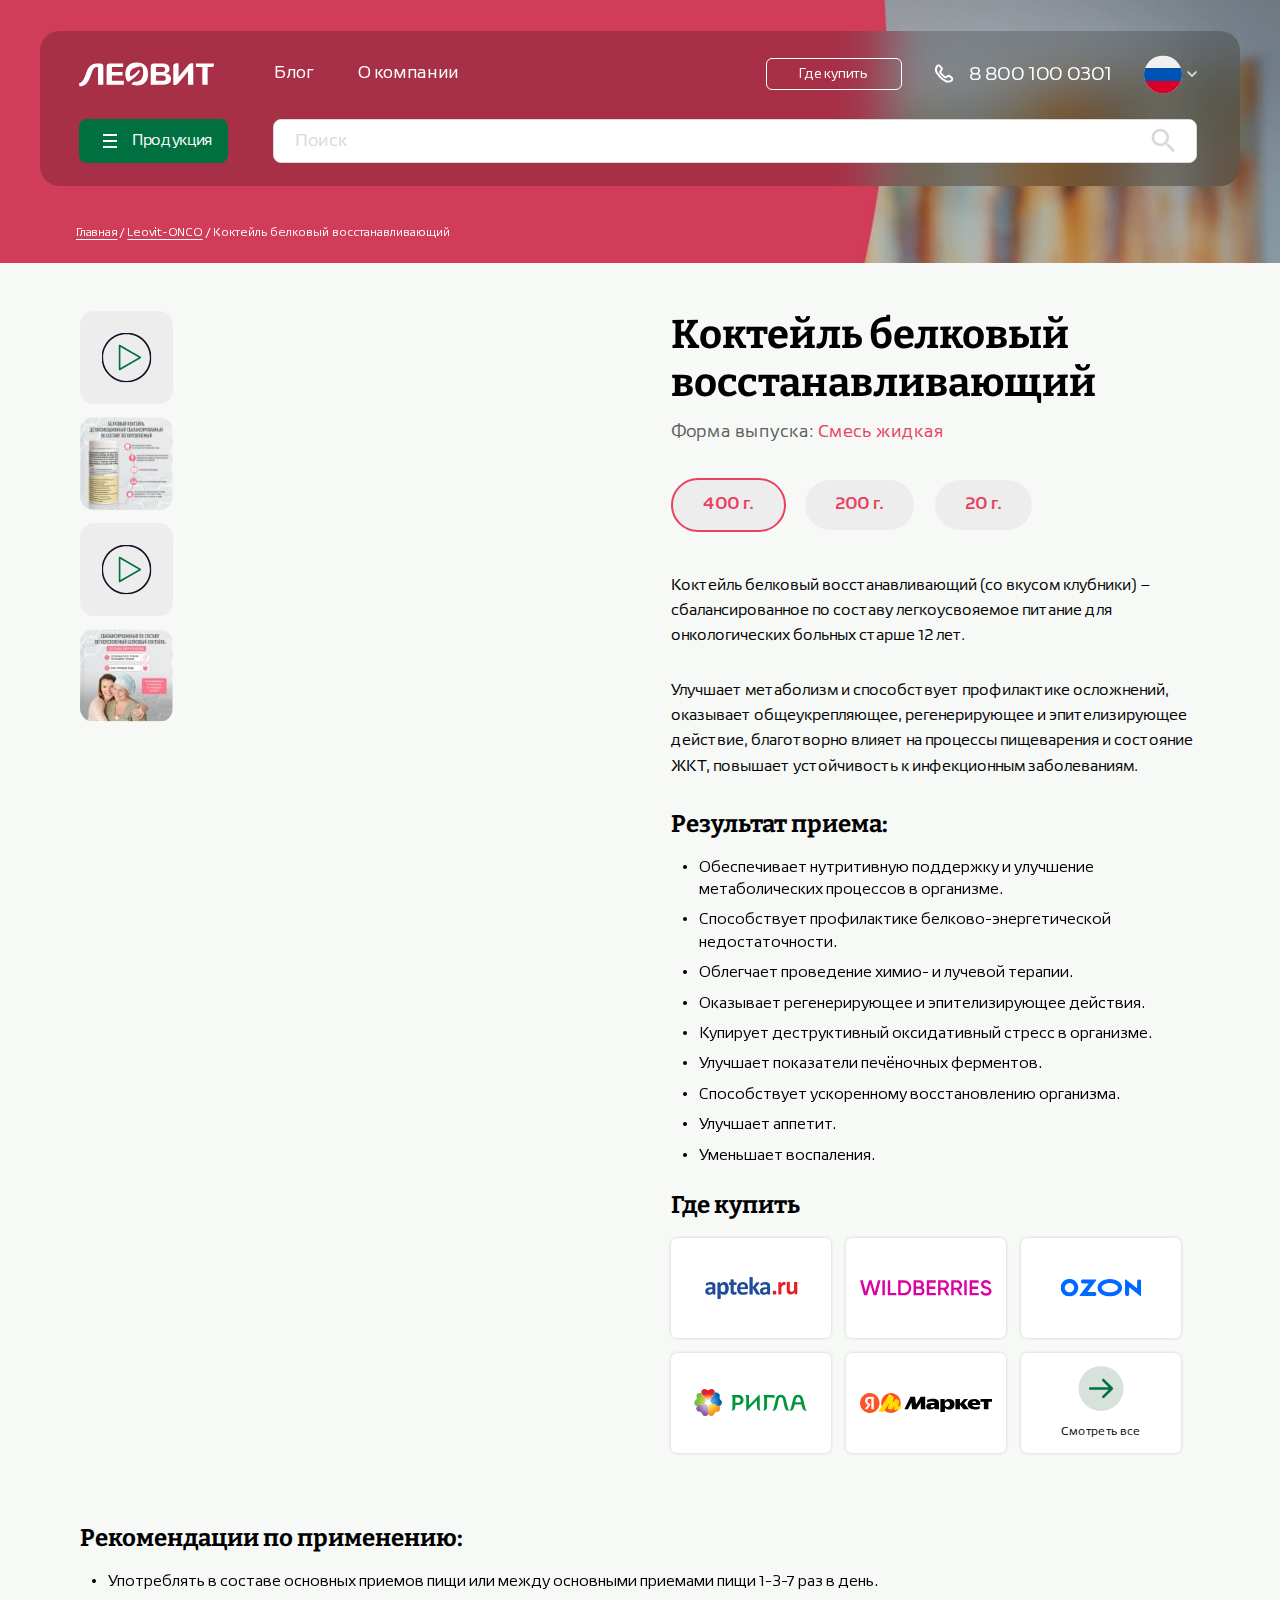
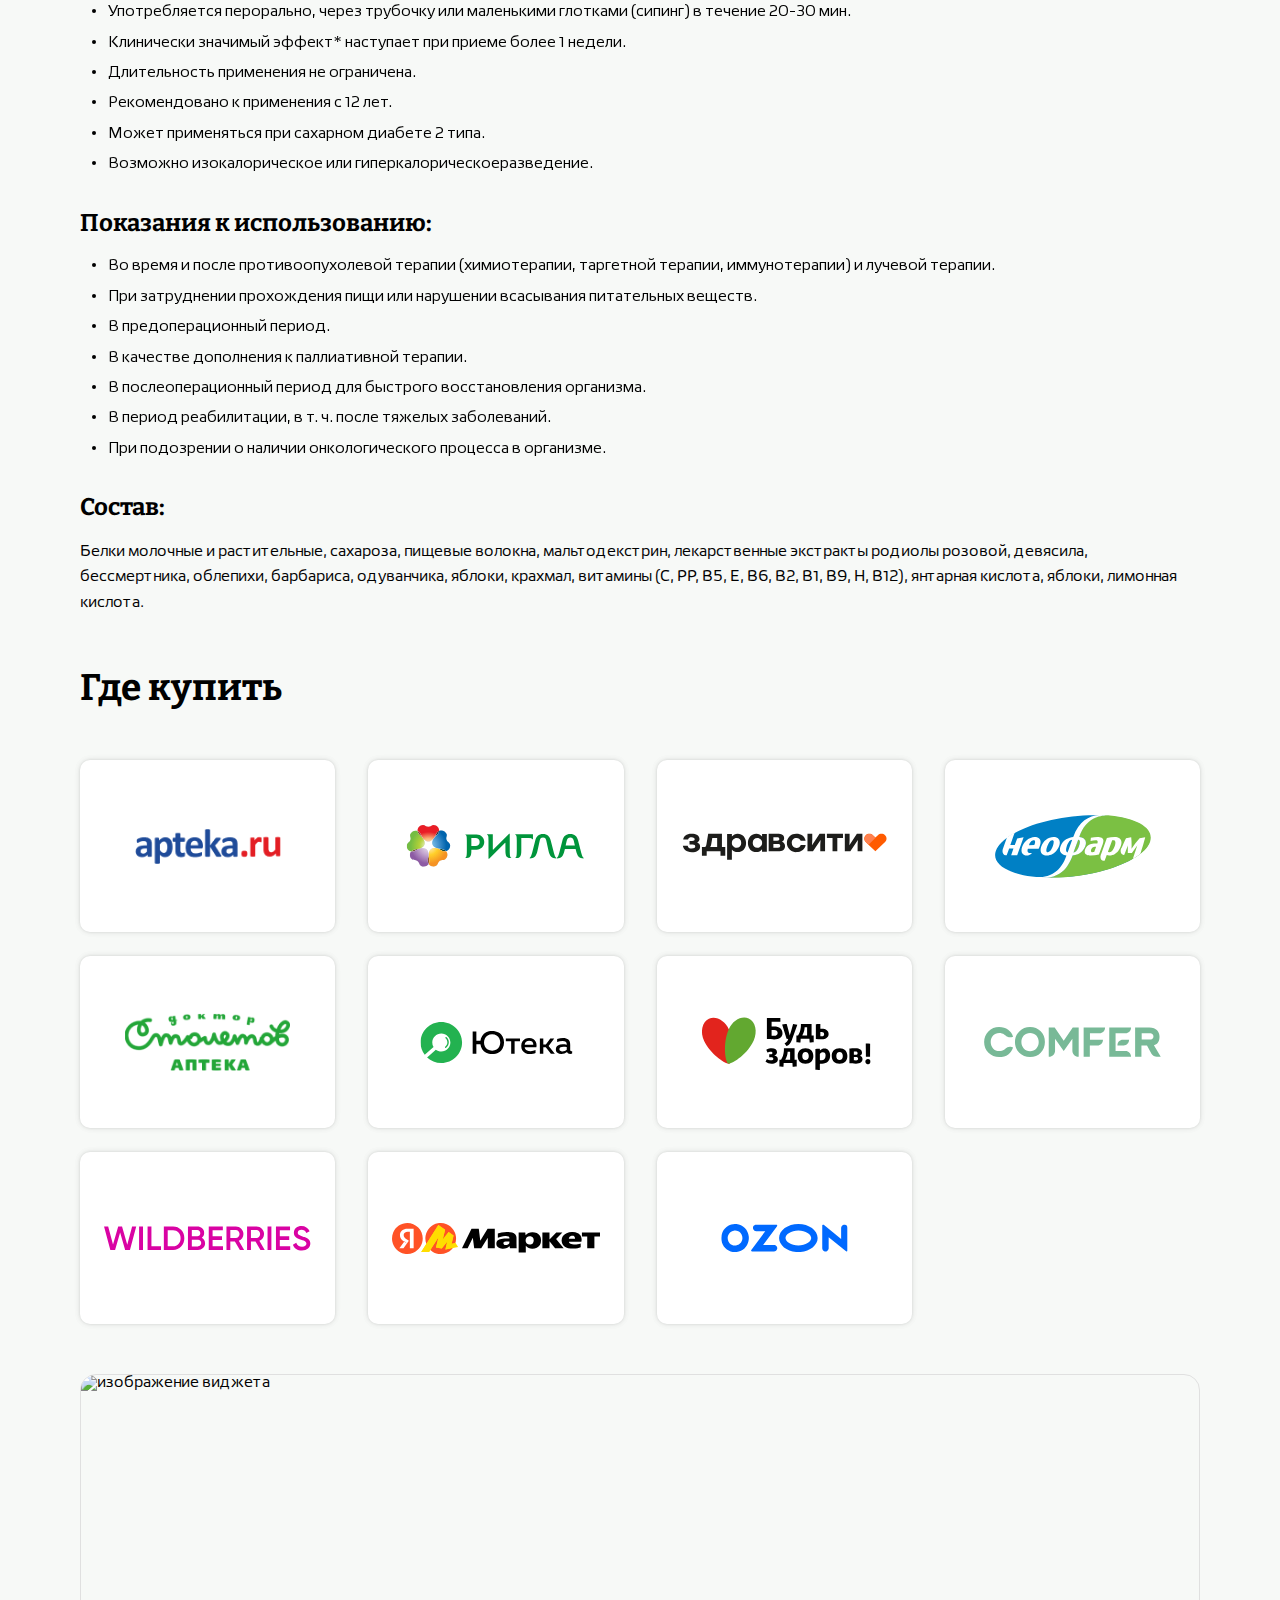
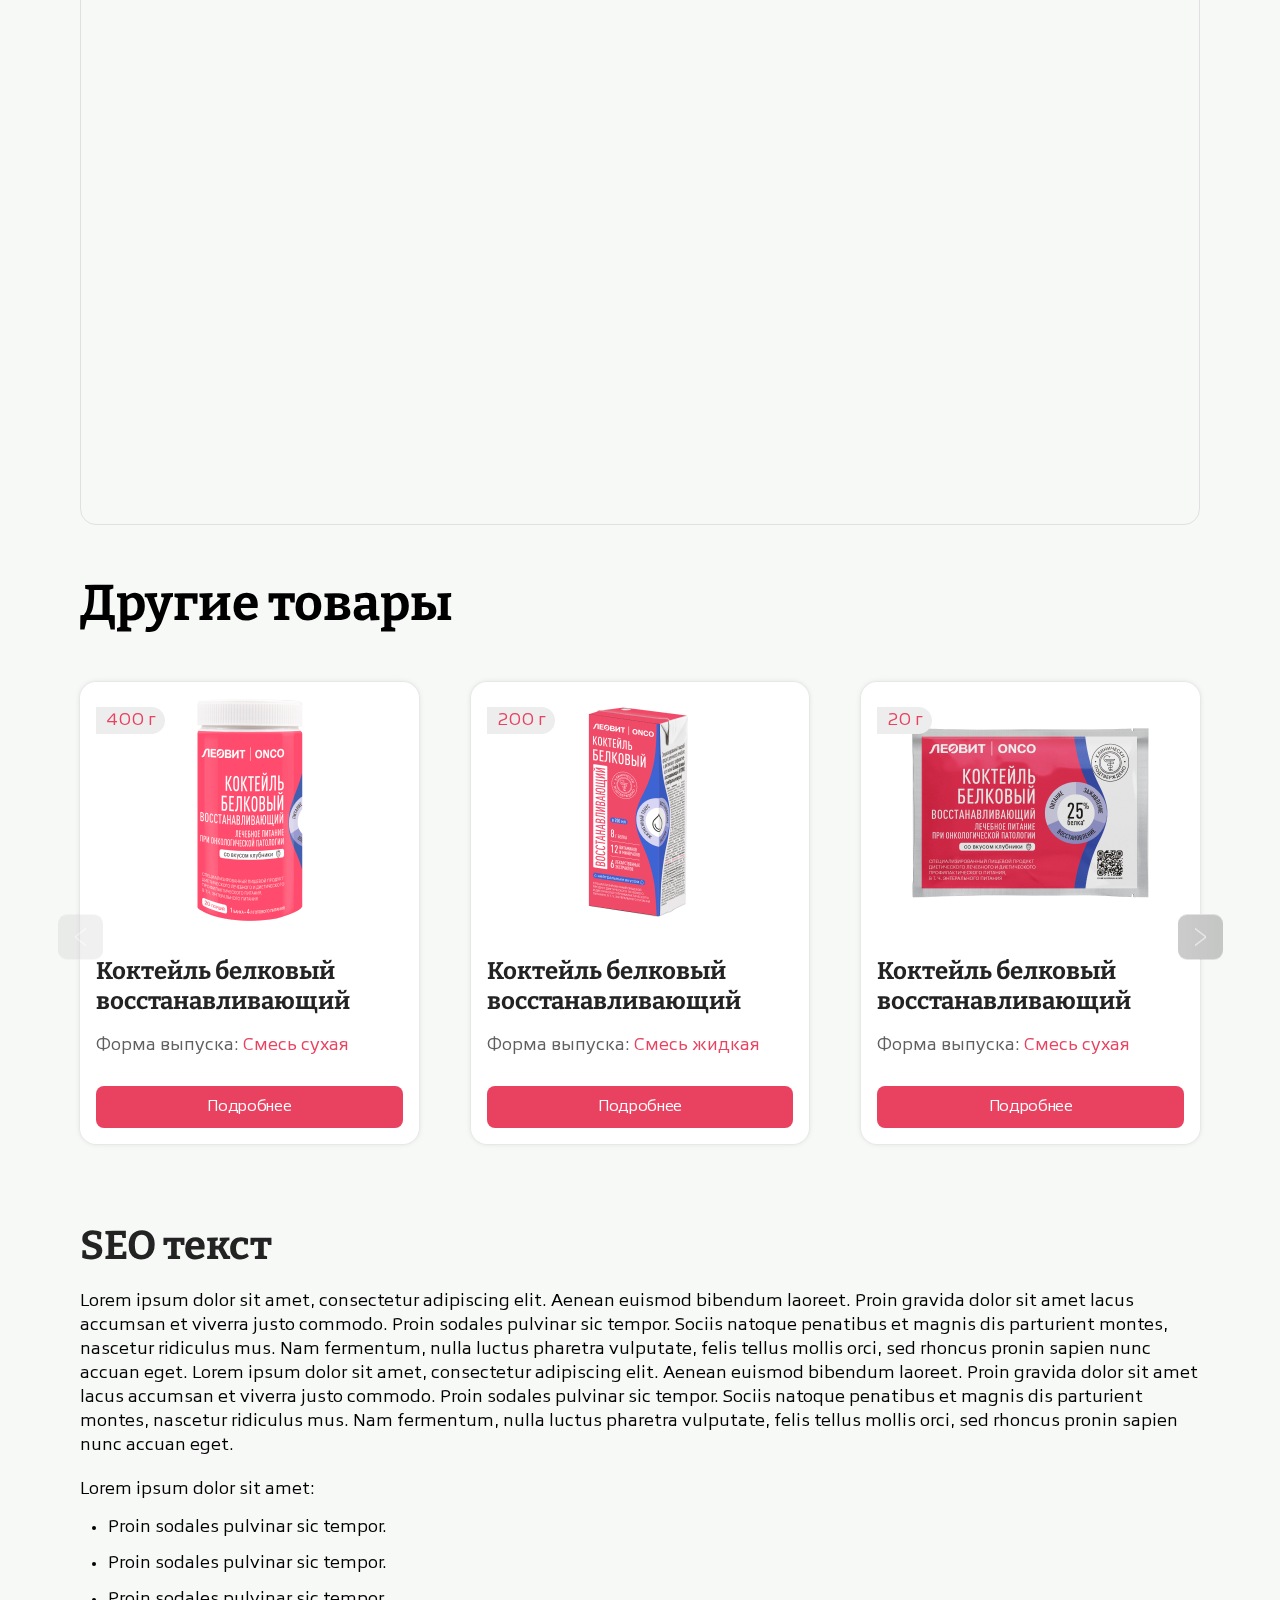
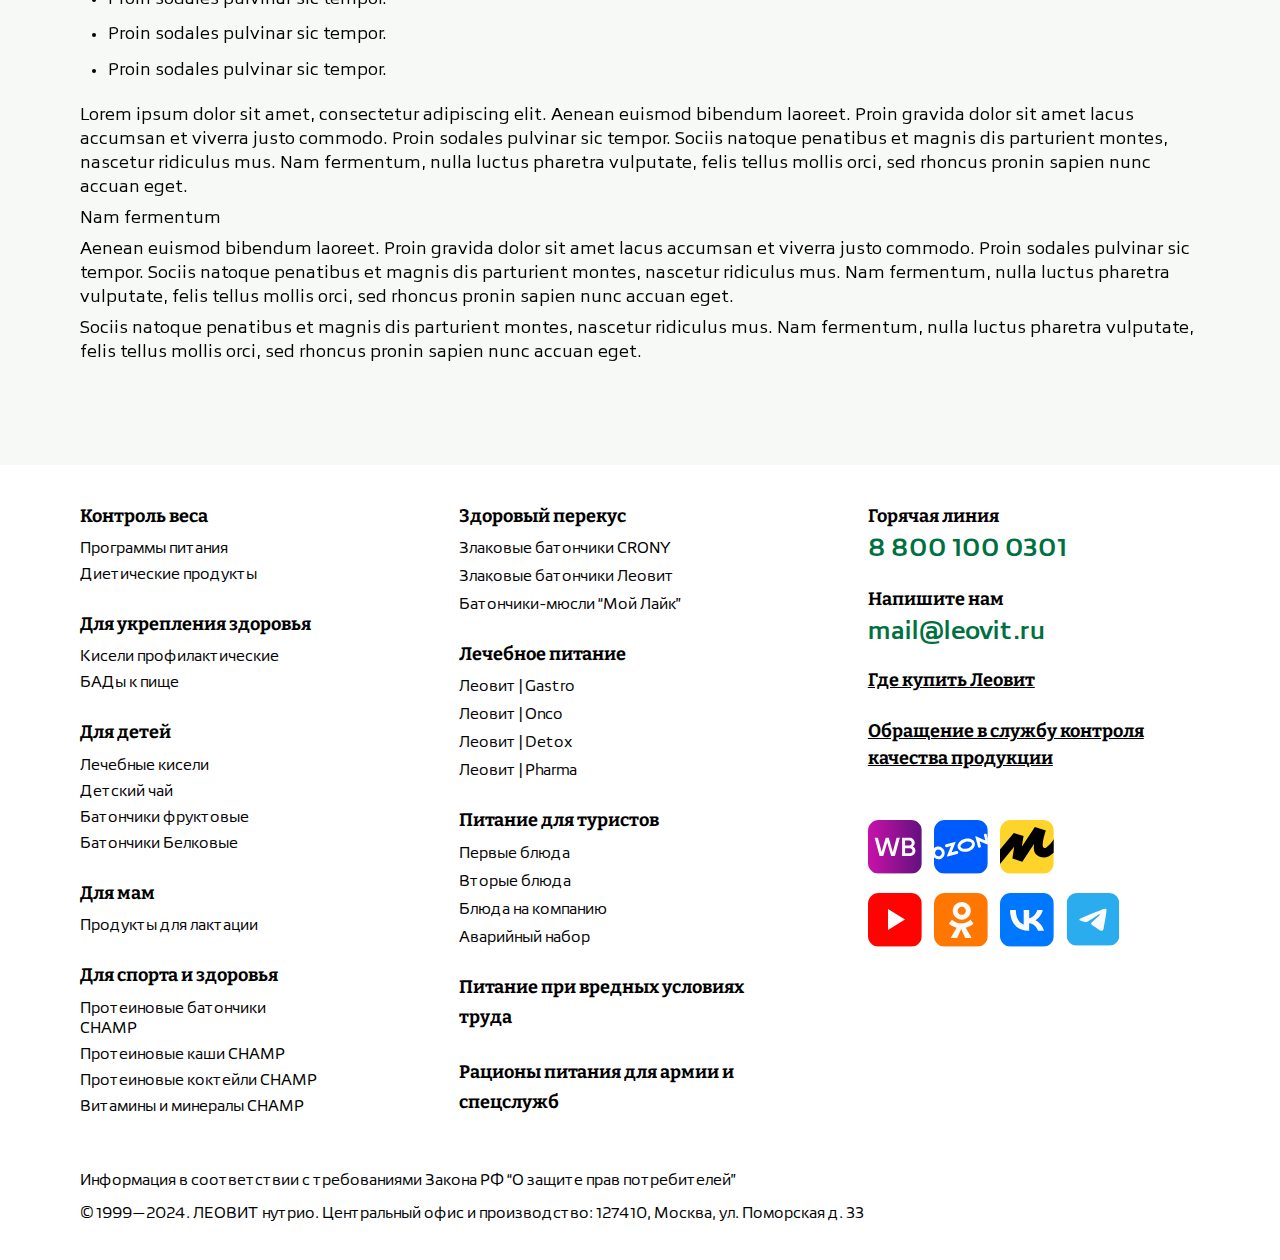
==== commit 5841e12a: "Update leovit-onco-product.html" ====
--- a/leovit-onco-product.html
+++ b/leovit-onco-product.html
@@ -363,7 +363,7 @@
 									<div class="slider-product__swiper-wrapper">
 										<div class="slider-product__slide">
                                             <div class="slider-product__video video">
-                                                <video preload="metadata" muted="muted" playsinline="true" webkit-playsinline="true">
+                                                <video preload="metadata" muted="muted" playsinline="true" webkit-playsinline="true" autoplay width="718" height="680">
                                                     <source type="video/mp4" src="files/video/present.mp4">
                                                 </video>
                                                 <img src="img/posters/poster-1.jpg" data-poster alt="poster">
@@ -380,7 +380,7 @@
 										</div>
 										<div class="slider-product__slide">
                                             <div class="slider-product__video video">
-                                                <video preload="metadata" playsinline="true" webkit-playsinline="true">
+                                                <video preload="metadata" playsinline="true" webkit-playsinline="true" width="718" height="680">
                                                     <source type="video/mp4" src="files/video/present.mp4">
                                                 </video>
                                                 <img src="img/posters/poster-1.jpg" data-poster alt="poster">
@@ -914,4 +914,4 @@
 	<!-- <script defer src="js/app.min.js?_v=20240805221021"></script> -->
 </body>
 
-</html>+</html>
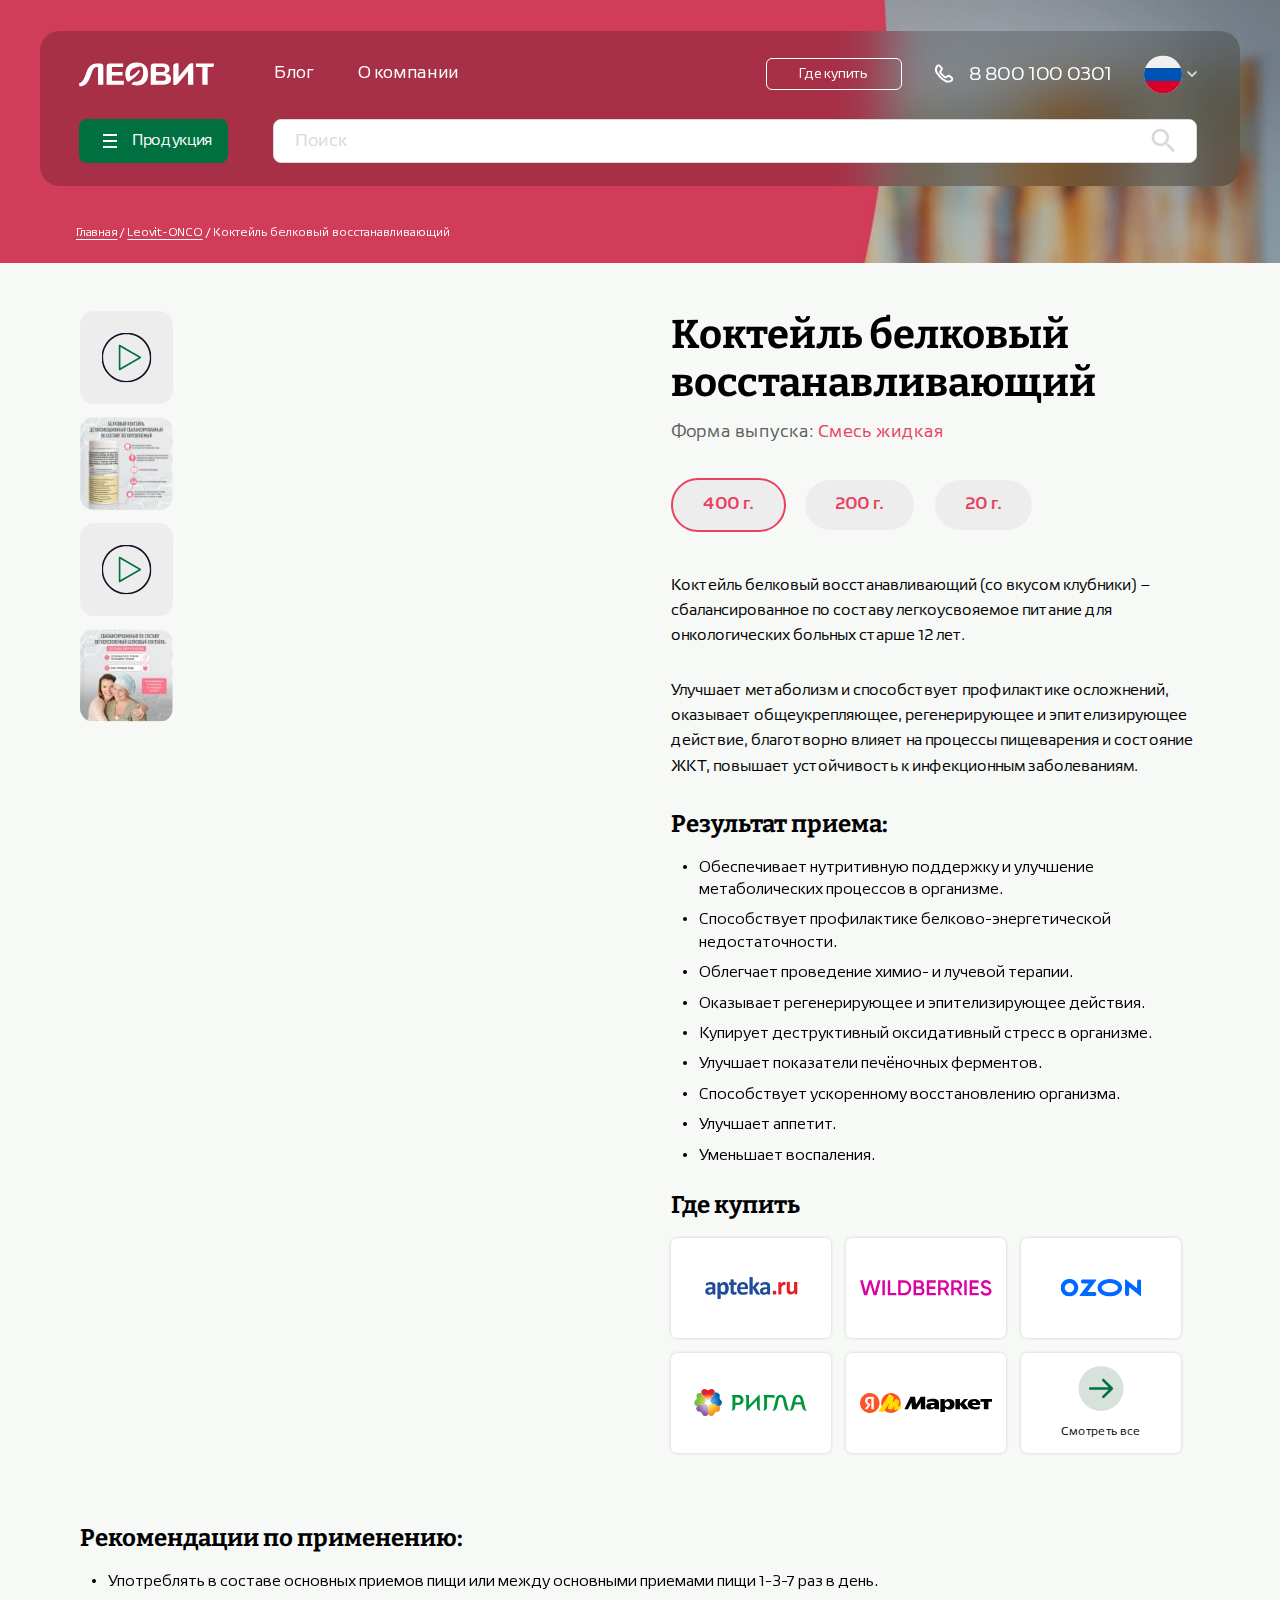
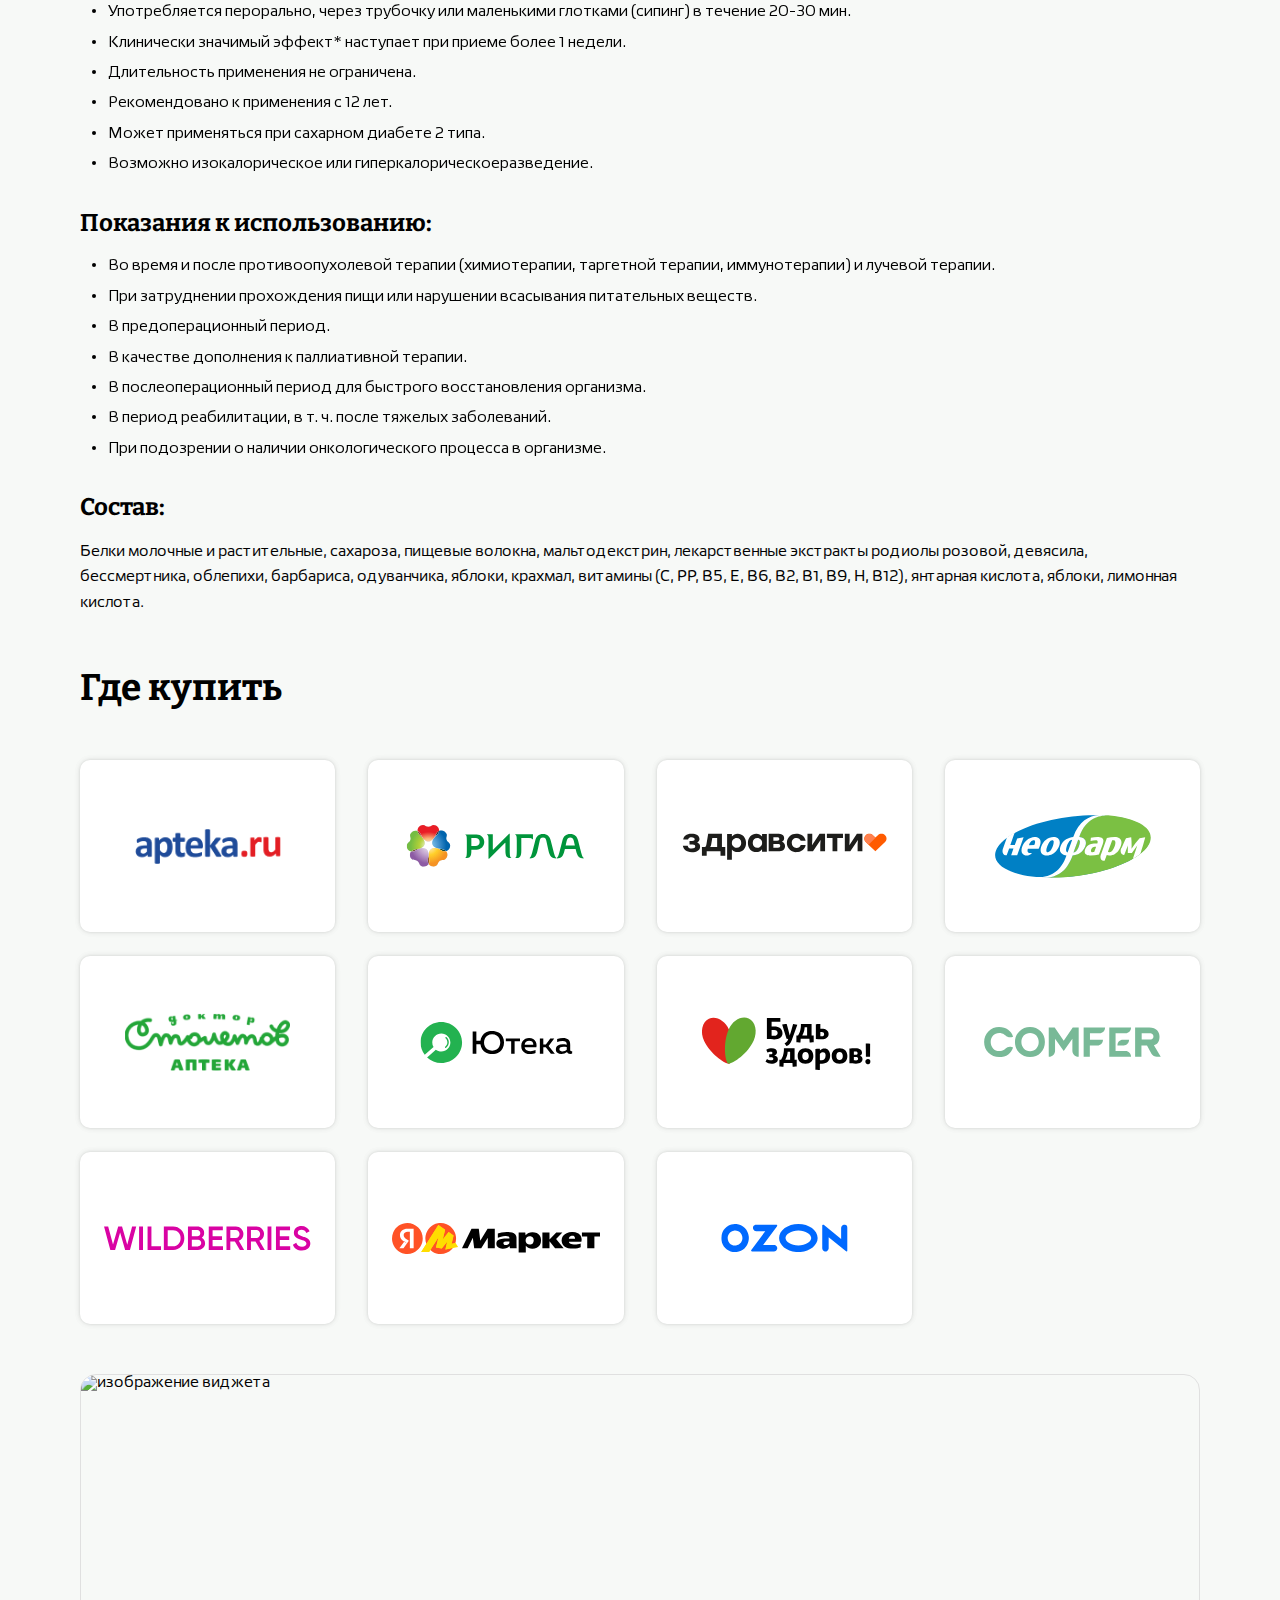
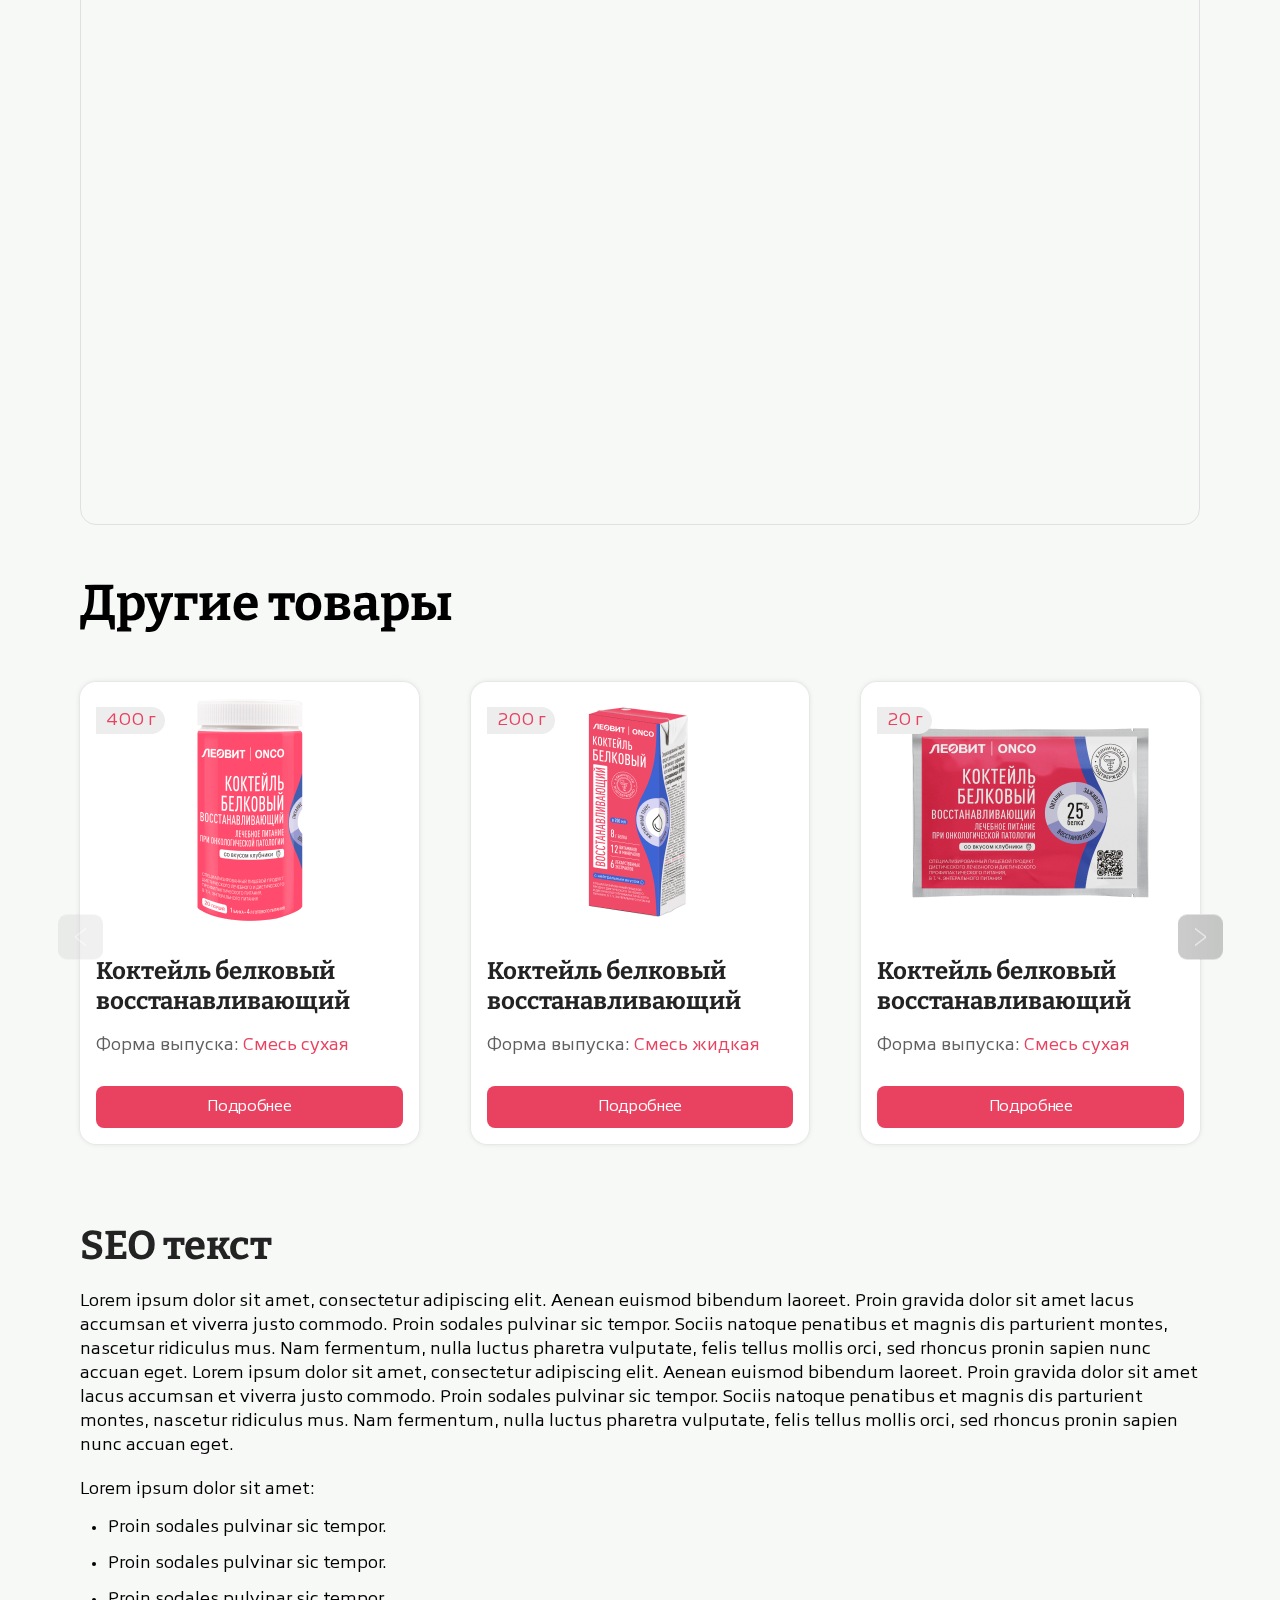
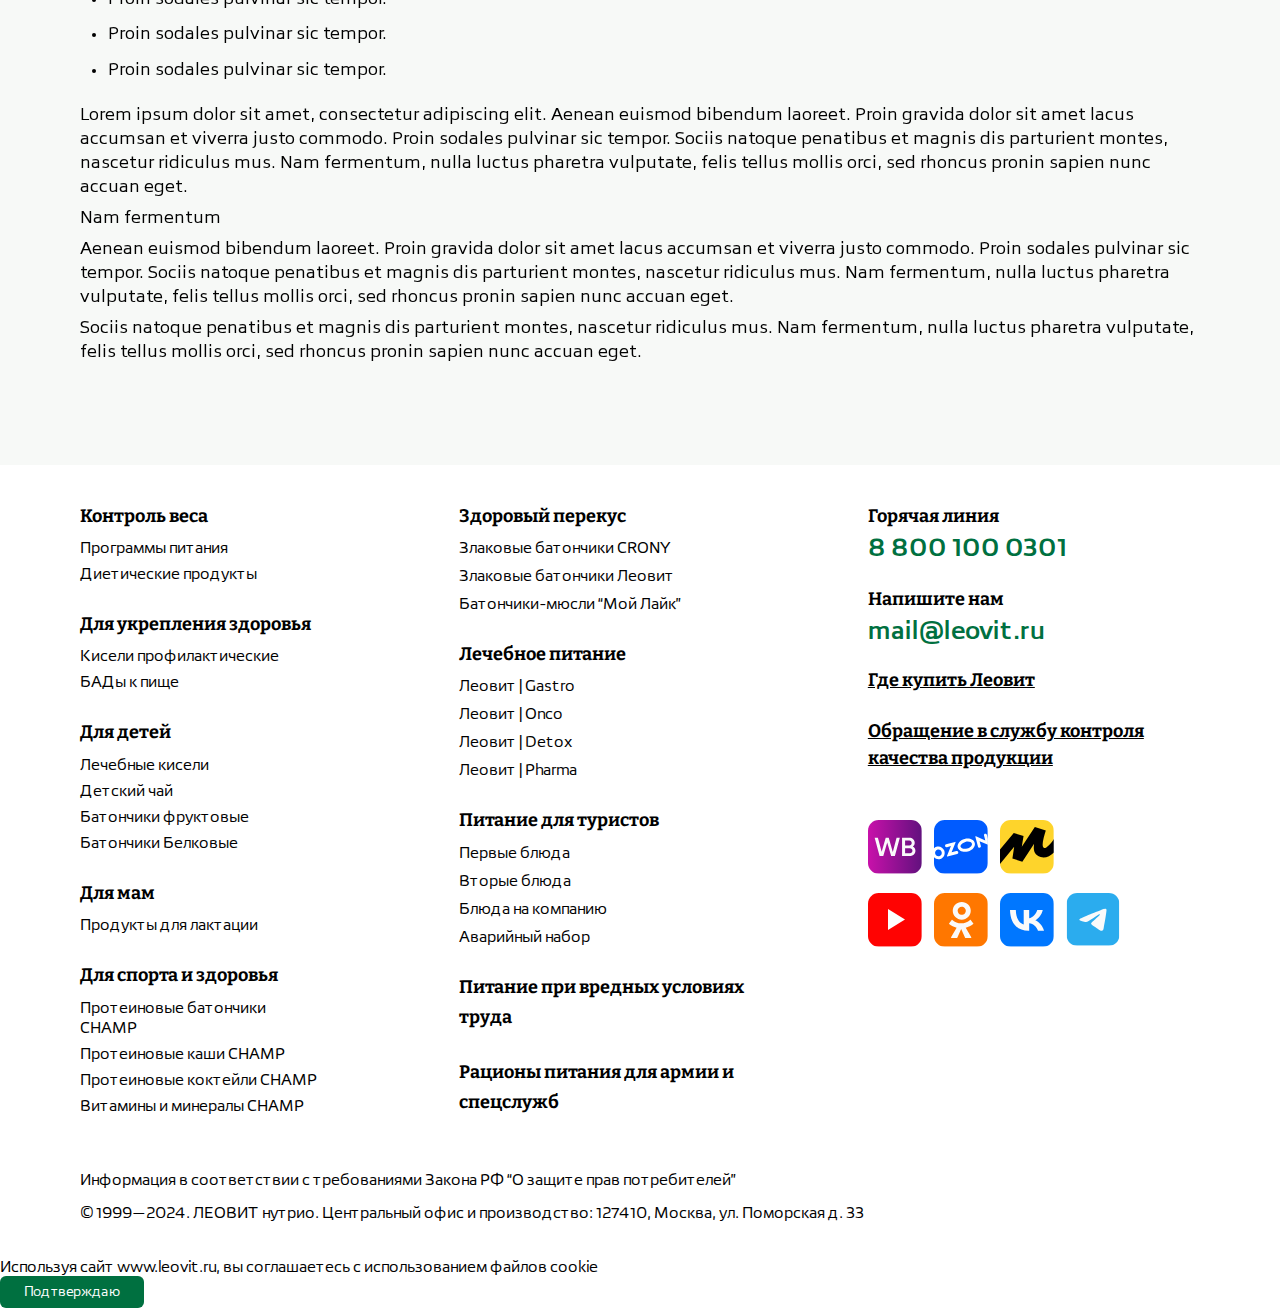
==== commit ac3f0b24: "Update leovit-onco-product.html" ====
--- a/leovit-onco-product.html
+++ b/leovit-onco-product.html
@@ -1,917 +1,927 @@
-<!DOCTYPE html>
-<html lang="ru">
-
-<head>
-	<meta charset="utf-8"><!-- не забыть удалить мета тег robots ниже-->
-	<meta name="robots" content="noindex,nofollow">
-	<meta name="viewport" content="width=device-width, initial-scale=1">
-	<meta http-equiv="X-UA-Compatible" content="IE=edge">
-	<meta name="format-detection" content="telephone=no">
-	<title>Леовит Onco. Product</title>
-	<link rel="manifest" href="/site.webmanifest">
-	<meta name="description" content="">
-	<meta name="keywords" content="">
-	<link rel="shortcut icon" href="./img/favicon/favicon.ico" type="image/x-icon">
-	<link rel="icon" href="./img/favicon/favicon.png">
-	<link rel="apple-touch-icon" sizes="57x57" href="./img/apple-touch-icon-57x57.png">
-	<link rel="apple-touch-icon" sizes="60x60" href="./img/apple-touch-icon-60x60.png">
-	<link rel="apple-touch-icon" sizes="72x72" href="./img/apple-touch-icon-72x72.png">
-	<link rel="apple-touch-icon" sizes="76x76" href="./img/apple-touch-icon-76x76.png">
-	<link rel="apple-touch-icon" sizes="114x114" href="./img/apple-touch-icon-114x114.png">
-	<link rel="apple-touch-icon" sizes="120x120" href="./img/apple-touch-icon-120x120.png">
-	<link rel="apple-touch-icon" sizes="144x144" href="./img/apple-touch-icon-144x144.png">
-	<link rel="apple-touch-icon" sizes="152x152" href="./img/apple-touch-icon-152x152.png">
-	<link rel="apple-touch-icon" sizes="180x180" href="./img/apple-touch-icon-180x180.png">
-	<link rel="icon" type="image/png" href="./favicon-32x32.png" sizes="32x32">
-	<link rel="icon" type="image/png" href="./android-chrome-192x192.png" sizes="192x192">
-	<link rel="icon" type="image/png" href="./favicon-96x96.png" sizes="96x96">
-	<link rel="icon" type="image/png" href="./favicon-16x16.png" sizes="16x16">
-	<link rel="mask-icon" href="./safari-pinned-tab.svg" color="#C2AB81">
-	<meta name="msapplication-TileColor" content="#272727">
-	<meta name="msapplication-TileImage" content="/mstile-144x144.png">
-	<meta name="theme-color" content="#C2AB81">
-	<link rel="stylesheet" href="css/style.css">
-	<script defer src="files/js/dragscroll.js"></script>
-	<script defer src="js/app.min.js"></script>
-	<script>
-		var baseUrl = "./js/";
-	</script>
-</head>
-
-<body>
-	<div class="wrapper visible">
-		<header class="header dark" data-fixed data-scroll="50">
-			<div class="header__container">
-				<div class="header__body">
-
-					<!-- Catalog Menu -->
-					<nav class="header__menu menu-header" id="menu">
-						<button class="menu-header__close" data-menu-close>
-							<svg width="16" height="16" viewBox="0 0 16 16" fill="none" xmlns="http://www.w3.org/2000/svg">
-								<path class="icon-close" d="M13.5996 15.2L0.799613 2.4C0.362282 1.96267 0.362282 1.23733 0.799613 0.8C1.23694 0.362667 1.96227 0.362667 2.39961 0.8L15.1995 13.6C15.6369 14.0373 15.6369 14.7627 15.1995 15.2C14.7622 15.6373 14.0369 15.6373 13.5996 15.2Z" fill="#292D32" />
-								<path class="icon-close" d="M0.800457 15.2C0.363126 14.7627 0.363125 14.0373 0.800457 13.6L13.6004 0.8C14.0377 0.362667 14.7631 0.362667 15.2004 0.8C15.6377 1.23733 15.6377 1.96267 15.2004 2.4L2.40045 15.2C1.96312 15.6373 1.23779 15.6373 0.800457 15.2Z" fill="#292D32" />
-							</svg>
-						</button>
-						<ul class="menu-header__list" id="spollers-menu" data-masonry data-spollers>
-							<li class="menu-header__item grid-item">
-								<button class="menu-header__button" data-spoller>Контроль веса</button>
-								<ul class="submenu__list">
-									<li class="submenu__item">
-										<a href="#" class="submenu__link">Программы питания</a>
-									</li>
-									<li class="submenu__item">
-										<a href="#" class="submenu__link">Диетические продукты</a>
-									</li>
-								</ul>
-							</li>
-							<li class="menu-header__item grid-item">
-								<button class="menu-header__button" data-spoller>Для спорта и здоровья</button>
-								<ul class="submenu__list">
-									<li class="submenu__item">
-										<a href="#" class="submenu__link">Протеиновые батончики CHAMP</a>
-									</li>
-									<li class="submenu__item">
-										<a href="#" class="submenu__link">Протеиновые каши CHAMP</a>
-									</li>
-									<li class="submenu__item">
-										<a href="#" class="submenu__link">Протеиновые коктейли CHAMP</a>
-									</li>
-									<li class="submenu__item">
-										<a href="#" class="submenu__link">Витамины и минералы CHAMP</a>
-									</li>
-								</ul>
-							</li>
-							<li class="menu-header__item grid-item">
-								<button class="menu-header__button" data-spoller>Питание для туристов</button>
-								<ul class="submenu__list">
-									<li class="submenu__item">
-										<a href="#" class="submenu__link">Первые блюда</a>
-									</li>
-									<li class="submenu__item">
-										<a href="#" class="submenu__link">Вторые блюда</a>
-									</li>
-									<li class="submenu__item">
-										<a href="#" class="submenu__link">Блюда на компанию</a>
-									</li>
-									<li class="submenu__item">
-										<a href="#" class="submenu__link">Аварийный набор</a>
-									</li>
-								</ul>
-							</li>
-							<li class="menu-header__item grid-item">
-								<button class="menu-header__button" data-spoller>Для укрепления здоровья</button>
-								<ul class="submenu__list">
-									<li class="submenu__item">
-										<a href="#" class="submenu__link">Кисели профилактические</a>
-									</li>
-									<li class="submenu__item">
-										<a href="#" class="submenu__link">БАДы к пище</a>
-									</li>
-								</ul>
-							</li>
-							<li class="menu-header__item grid-item">
-								<button class="menu-header__button" data-spoller>Здоровый перекус</button>
-								<ul class="submenu__list">
-									<li class="submenu__item">
-										<a href="#" class="submenu__link">Злаковые батончики CRONY</a>
-									</li>
-									<li class="submenu__item">
-										<a href="#" class="submenu__link">Протеиновые каши Леовит</a>
-									</li>
-									<li class="submenu__item">
-										<a href="#" class="submenu__link">Батончики-мюсли “Мой Лайк”</a>
-									</li>
-								</ul>
-							</li>
-							<li class="menu-header__item grid-item">
-								<a href="#" class="menu-header__link">Питание при вредных условиях труда</a>
-							</li>
-							<li class="menu-header__item grid-item">
-								<button class="menu-header__button" data-spoller>Для детей</button>
-								<ul class="submenu__list">
-									<li class="submenu__item">
-										<a href="#" class="submenu__link">Лечебные кисели</a>
-									</li>
-									<li class="submenu__item">
-										<a href="#" class="submenu__link">Детский чай</a>
-									</li>
-									<li class="submenu__item">
-										<a href="#" class="submenu__link">Батончики фруктовые</a>
-									</li>
-									<li class="submenu__item">
-										<a href="#" class="submenu__link">Батончики белковые</a>
-									</li>
-								</ul>
-							</li>
-							<li class="menu-header__item grid-item">
-								<button class="menu-header__button" data-spoller>Лечебное питание</button>
-								<ul class="submenu__list">
-									<li class="submenu__item">
-										<a href="#" class="submenu__link">Леовит | Gastro</a>
-									</li>
-									<li class="submenu__item">
-										<a href="#" class="submenu__link">Леовит | Onco</a>
-									</li>
-									<li class="submenu__item">
-										<a href="#" class="submenu__link">Леовит | Detox</a>
-									</li>
-									<li class="submenu__item">
-										<a href="#" class="submenu__link">Леовит | Pharma</a>
-									</li>
-								</ul>
-							</li>
-							<li class="menu-header__item grid-item">
-								<a href="#" class="menu-header__link">Рационы питания для армии и спецслужб</a>
-							</li>
-							<li class="menu-header__item grid-item">
-								<button class="menu-header__button" data-spoller>Для мам</button>
-								<ul class="submenu__list">
-									<li class="submenu__item">
-										<a href="#" class="submenu__link">Продукты для лактации</a>
-									</li>
-								</ul>
-							</li>
-						</ul>
-					</nav>
-
-
-					<!-- Header. Top -->
-					<div class="header__top top-header">
-
-						<!-- Logo -->
-						<a class="top-header__logo logo" href="home.html">
-							<svg width="135" height="25" viewBox="0 0 135 25" fill="none" xmlns="http://www.w3.org/2000/svg">
-								<path class="logo-letter" d="M57.7277 0.5C50.214 0.5 46.3398 5.1533 46.3398 11.9916C46.3398 15.3098 47.2555 18.1119 49.056 20.1184C53.8574 17.2814 58.4664 13.5401 61.1787 8.99935L59.6937 8.06016C56.6928 11.6578 53.1918 14.0175 51.3951 14.5841C50.4333 11.9683 50.7103 9.38745 52.8032 7.59832C54.4345 6.20505 57.039 5.18435 60.817 4.54787C62.2598 4.30336 63.3101 4.34217 63.7563 6.39909C64.4335 9.52717 64.5373 13.7807 62.7445 16.5479C60.9902 19.2568 57.9739 20.0524 55.0077 19.4741C54.0728 20.5647 52.9071 21.663 52.13 22.3655C53.6881 23.0834 55.554 23.4715 57.7239 23.4715C65.2337 23.4715 69.1117 18.8221 69.1117 11.9877C69.1156 5.1533 65.2375 0.5 57.7277 0.5Z" fill="white" />
-								<path class="logo-letter" d="M21.2484 1.41602H18.9708C14.1079 1.41602 9.97592 3.02662 7.54831 9.8882L7.17512 10.9943C4.5436 18.8416 2.82388 20.5299 0 21.2362L0.561699 24.5001C4.25506 24.1663 8.07153 23.755 11.5418 13.9904L13.0383 9.82999C14.5426 6.1741 15.7699 5.11847 18.5207 5.11847L19.0516 5.13012V22.8002H24.33V4.4199C24.33 2.43671 23.2913 1.41602 21.2484 1.41602Z" fill="white" />
-								<path class="logo-letter" d="M32.8976 13.4548H43.5353V9.89208H32.8976V5.11847H44.1316L44.1508 1.41602H30.7008C28.658 1.41602 27.623 2.43283 27.623 4.41602V22.8002H44.8241V18.7989H32.8976V13.4548Z" fill="white" />
-								<path class="logo-letter" d="M134.885 1.49752L134.862 1.41602H116.93V5.11847H123.328V22.8002H128.602V5.11847H133.107C133.684 5.09907 134.142 4.87785 134.469 4.45483C134.973 3.8067 135.131 2.65405 134.885 1.49752Z" fill="white" />
-								<path class="logo-letter" d="M109.119 3.23608L100.648 13.4043L99.382 15.3098L99.5744 13.2257V1.52845C99.0319 1.39649 98.4625 1.33052 97.9239 1.33052C97.0737 1.33052 94.2998 1.54009 94.2998 4.21021V22.6915C94.8769 22.8428 95.3809 22.9165 95.8349 22.9165C97.1083 22.9165 98.1509 22.3305 99.4359 20.8907L107.792 10.9864L109.123 9.02651L108.981 11.262V22.7962H114.259V1.55173C113.671 1.39649 113.151 1.32275 112.663 1.32275C111.301 1.32275 110.208 1.91266 109.119 3.23608Z" fill="white" />
-								<path class="logo-letter" d="M84.1548 18.7951L84.1009 18.8067H77.0528V13.4548H83.9932C85.7899 13.4548 86.8633 14.5454 86.8633 16.2414C86.8594 18.372 85.4013 18.7834 84.1548 18.7951ZM77.0528 5.11847H83.7855C84.982 5.11847 86.1938 5.949 86.1938 7.52856C86.1938 9.10036 85.3628 9.88044 83.7893 9.89208H77.0528V5.11847ZM87.0172 11.5376L86.7171 11.5066C88.2329 11.0214 90.5105 10.0745 90.5105 7.09001C90.5105 3.22843 88.1367 1.41602 83.0391 1.41602H74.8483C72.8093 1.41602 71.7705 2.43283 71.7705 4.41602V22.8002H83.7662C92.0571 22.8002 92.0571 18.1275 92.0571 16.5868C92.0609 13.3656 89.1601 11.786 87.0172 11.5376Z" fill="white" />
-							</svg>
-						</a>
-
-						<!-- Menu -->
-						<div class="top-header__menu top-menu">
-							<ul class="top-menu__list">
-								<li class="top-menu__item">
-									<a class="top-menu__link" href="blog.html">Блог</a>
-								</li>
-								<li class="top-menu__item">
-									<a class="top-menu__link" href="about.html">О компании</a>
-								</li>
-							</ul>
-						</div>
-
-						<!-- Search -->
-						<div class="top-header__search search" role="search">
-							<button class="search__button" type="button" title="Открыть окно поиска">
-								<svg width="18" height="18" aria-hidden="true" viewBox="0 0 18 18" fill="none" xmlns="http://www.w3.org/2000/svg">
-									<path class="icon-search" fill-rule="evenodd" clip-rule="evenodd" d="M12.6223 11.2766H11.8206L11.5419 10.9999C12.5264 9.85192 13.1251 8.36362 13.1251 6.73296C13.1251 3.10814 10.1869 0.16991 6.56207 0.16991C2.93725 0.16991 -0.000976562 3.10814 -0.000976562 6.73296C-0.000976562 10.3578 2.93725 13.296 6.56207 13.296C8.19274 13.296 9.68002 12.6983 10.8281 11.7148L11.1067 11.9915V12.7912L16.1532 17.8306L17.6587 16.3251L12.6223 11.2766ZM6.56207 11.2766C4.05196 11.2766 2.01842 9.24306 2.01842 6.73295C2.01842 4.22384 4.05196 2.1893 6.56207 2.1893C9.07117 2.1893 11.1057 4.22384 11.1057 6.73295C11.1057 9.24306 9.07117 11.2766 6.56207 11.2766Z" fill="#007040" />
-								</svg>
-							</button>
-						</div>
-
-						<!-- Action -->
-						<div class="top-header__action action-header">
-							<a href="#" class="action-header__shops button" data-da=".menu-header,75,3">Где купить</a>
-							<div class="action-header__contacts contacts-header">
-								<a class="contacts-header__item" href="tel:88001000301">
-									<svg width="20" height="19" viewBox="0 0 20 19" fill="none" xmlns="http://www.w3.org/2000/svg">
-										<path class="contacts-header__icon" fill-rule="evenodd" clip-rule="evenodd" d="M2.33057 1.5717C3.35864 0.13241 5.46689 0.0459147 6.6094 1.39615L8.43659 3.55556C8.96659 4.18192 9.03911 5.07616 8.61696 5.77974L7.20937 8.12572C7.32221 8.31037 7.47511 8.53072 7.67071 8.78204C8.01951 9.23021 8.4652 9.72775 8.96223 10.2248C9.79924 11.0618 10.7363 11.8521 11.5429 12.3862L13.8433 11.006C14.5468 10.5839 15.4411 10.6564 16.0674 11.1864L18.331 13.1018C19.6284 14.1995 19.5453 16.2253 18.1624 17.2131C16.0297 18.7364 13.1634 19.0987 10.815 17.6654C9.19611 16.6773 7.21235 15.2825 5.43762 13.5077C3.79228 11.8624 2.59261 10.1568 1.75589 8.73798C0.377529 6.40075 0.861876 3.62787 2.33057 1.5717ZM5.14624 2.63421C4.81087 2.23786 4.19201 2.26325 3.89023 2.68574C2.74845 4.28423 2.50374 6.23299 3.40684 7.76435C4.17961 9.0747 5.28455 10.6441 6.79291 12.1524C8.42624 13.7858 10.2755 15.0907 11.8135 16.0294C13.3984 16.9966 15.4314 16.8084 17.0483 15.6534C17.4145 15.3919 17.4365 14.8556 17.093 14.5649L14.8294 12.6496L12.0295 14.3295C11.733 14.5073 11.3638 14.5118 11.0632 14.3411C9.96273 13.7162 8.67647 12.6496 7.60694 11.5801C7.06695 11.0401 6.56583 10.4831 6.15815 9.95923C5.76182 9.44999 5.41106 8.91831 5.22246 8.43487C5.11466 8.15854 5.14089 7.84786 5.2935 7.59351L6.97343 4.79362L5.14624 2.63421Z" fill="white" />
-									</svg>
-									<span>8 800 100 0301</span>
-								</a>
-							</div>
-						</div>
-
-						<!-- Lang -->
-						<div class="action-header__lang lang-header">
-							<button class="lang-header__button" data-lang="russia">
-								<img src="img/icons/flags/russia.svg" aria-hidden="true" alt="иконка флага">
-							</button>
-							<div class="lang-header__body">
-								<ul class="lang-header__list list-lang">
-									<li class="list-lang__item">
-										<button class="list-lang__button" data-lang="russia">
-											<img src="img/icons/flags/russia.svg" aria-hidden="true" alt="иконка флага">
-										</button>
-									</li>
-									<li class="list-lang__item">
-										<button class="list-lang__button" data-lang="united-kingdom">
-											<img src="img/icons/flags/united-kingdom.svg" aria-hidden="true" alt="иконка флага">
-										</button>
-									</li>
-									<li class="list-lang__item">
-										<button class="list-lang__button" data-lang="germany">
-											<img src="img/icons/flags/germany.svg" aria-hidden="true" alt="иконка флага">
-										</button>
-									</li>
-									<li class="list-lang__item">
-										<button class="list-lang__button" data-lang="china">
-											<img src="img/icons/flags/china.svg" aria-hidden="true" alt="иконка флага">
-										</button>
-									</li>
-									<li class="list-lang__item">
-										<button class="list-lang__button" data-lang="france">
-											<img src="img/icons/flags/france.svg" aria-hidden="true" alt="иконка флага">
-										</button>
-									</li>
-									<li class="list-lang__item">
-										<button class="list-lang__button" data-lang="iran">
-											<img src="img/icons/flags/iran.svg" aria-hidden="true" alt="иконка флага">
-										</button>
-									</li>
-								</ul>
-							</div>
-						</div>
-					</div>
-
-
-					<!-- Header. Main -->
-					<div class="header__main main-header">
-
-						<!-- Catalog Button -->
-						<button aria-label="menu" aria-controls="menu" aria-expanded="false" data-da=".top-header,75,0">
-							<span aria-hidden="true"></span>
-							<span aria-hidden="true"></span>
-							<span aria-hidden="true"></span>
-							<span class="text">Продукция</span>
-						</button>
-
-						<!-- Search -->
-						<div class="main-header__search search-main" data-da=".menu-header,75,0">
-							<form class="search-main__form" action="#" role="search">
-								<input autocomplete="off" type="text" name="form-search" placeholder="Поиск" spellcheck="false">
-								<button class="search-main__button" type="submit" aria-label="Поиск по сайту">
-									<img aria-hidden="true" src="img/icons/search.svg" alt="иконка поиска">
-								</button>
-							</form>
-						</div>
-					</div>
-				</div>
-			</div>
-		</header>
-		<main class="page page-product leo-onco">
-			<div class="main">
-				<div class="main__bg">
-					<picture>
-						<source srcset="img/leovit-onco/product-bg.webp" type="image/webp">
-						<img class="image-cover" width="1920" height="274" src="img/leovit-onco/product-bg.jpg" alt="фоновое изображение">
-					</picture>
-				</div>
-				<div class="main__circle"></div>
-				<div class="main__container">
-					<div class="main__body">
-						<nav class="main__breadcrumbs breadcrumbs" aria-label="breadcrumbs">
-							<ul class="breadcrumbs__list">
-								<li class="breadcrumbs__item">
-									<a href="home.html" class="breadcrumbs__link">Главная</a>
-									<span class="breadcrumbs__arrow" aria-hidden="true">/</span>
-								</li>
-								<li class="breadcrumbs__item">
-									<a href="leovit-onco.html" class="breadcrumbs__link">Leovit-ONCO</a>
-									<span class="breadcrumbs__arrow" aria-hidden="true">/</span>
-								</li>
-								<li class="breadcrumbs__item">
-									<span class="breadcrumbs__current" aria-current="page">Коктейль белковый восстанавливающий</span>
-								</li>
-							</ul>
-						</nav>
-						<a class="main__link" href="leovit-onco.html">Leovit-ONCO</a>
-					</div>
-				</div>
-			</div>
-			<section class="product-main">
-				<div class="product-main__container">
-					<div class="product-main__body">
-						<div class="info-product__form">Форма выпуска: <span>Смесь жидкая</span></div>
-
-						<!-- Slider -->
-						<div class="product-main__slider">
-
-							<!-- Thumbs -->
-							<div class="product-main__slider-thumbs" id="thumbs">
-								<div class="product-main__thumbs thumbs-product">
-									<div class="thumbs-product__swiper-wrapper">
-										<div class="thumbs-product__slide thumb-video">
-											<!-- <img class="image-cover" src="img/leovit-onco/product-1/thumbs/thumb-1.jpg" alt="миниатюра 1"> -->
-											<img data-play src="img/icons/video-play.svg" alt="иконка play">
-										</div>
-										<div class="thumbs-product__slide">
-											<img class="image-cover" src="img/leovit-onco/product-1/thumbs/thumb-2.jpg" alt="миниатюра 2">
-										</div>
-										<div class="thumbs-product__slide thumb-video">
-											<!-- <img class="image-cover" src="img/leovit-onco/product-1/thumbs/thumb-3.jpg" alt="миниатюра 3"> -->
-											<img data-play src="img/icons/video-play.svg" alt="иконка play">
-										</div>
-										<div class="thumbs-product__slide">
-											<img class="image-cover" src="img/leovit-onco/product-1/thumbs/thumb-4.jpg" alt="миниатюра 4">
-										</div>
-										<div class="thumbs-product__slide">
-											<img class="image-cover" src="img/leovit-onco/product-1/thumbs/thumb-1.jpg" alt="миниатюра 5">
-										</div>
-										<div class="thumbs-product__slide">
-											<img class="image-cover" src="img/leovit-onco/product-1/thumbs/thumb-2.jpg" alt="миниатюра 6">
-										</div>
-									</div>
-								</div>
-							</div>
-
-							<!-- Gallery -->
-							<div class="product-main__slider-gallery">
-								<div class="product-main__swiper slider-product">
-									<div class="slider-product__swiper-wrapper">
-										<div class="slider-product__slide">
-                                            <div class="slider-product__video video">
-                                                <video preload="metadata" muted="muted" playsinline="true" webkit-playsinline="true" autoplay width="718" height="680">
-                                                    <source type="video/mp4" src="files/video/present.mp4">
-                                                </video>
-                                                <img src="img/posters/poster-1.jpg" data-poster alt="poster">
-                                                <button data-play>
-                                                    <img src="img/icons/play.svg" alt="иконка play">
-                                                </button>
-                                            </div>
-										</div>
-										<div class="slider-product__slide">
-											<picture>
-												<source type="image/webp" srcset="img/leovit-onco/product-1/image-2.webp">
-												<img class="image-cover" width="716" height="678" src="img/leovit-onco/product-1/image-2.jpg" alt="слайд 2">
-											</picture>
-										</div>
-										<div class="slider-product__slide">
-                                            <div class="slider-product__video video">
-                                                <video preload="metadata" playsinline="true" webkit-playsinline="true" width="718" height="680">
-                                                    <source type="video/mp4" src="files/video/present.mp4">
-                                                </video>
-                                                <img src="img/posters/poster-1.jpg" data-poster alt="poster">
-                                                <button data-play>
-                                                    <img src="img/icons/play.svg" alt="иконка play">
-                                                </button>
-                                            </div>
-										</div>
-										<div class="slider-product__slide">
-											<picture>
-												<source type="image/webp" srcset="img/leovit-onco/product-1/image-4.webp">
-												<img class="image-cover" width="716" height="678" src="img/leovit-onco/product-1/image-4.jpg" alt="слайд 4">
-											</picture>
-										</div>
-										<div class="slider-product__slide">
-											<picture>
-												<source type="image/webp" srcset="img/leovit-onco/product-1/image-1.webp">
-												<img class="image-cover" width="716" height="678" src="img/leovit-onco/product-1/image-1.jpg" alt="слайд 5">
-											</picture>
-										</div>
-										<div class="slider-product__slide">
-											<picture>
-												<source type="image/webp" srcset="img/leovit-onco/product-1/image-2.webp">
-												<img class="image-cover" width="716" height="678" src="img/leovit-onco/product-1/image-2.jpg" alt="слайд 6">
-											</picture>
-										</div>
-									</div>
-								</div>
-
-								<!-- Bullets -->
-								<div data-bullets></div>
-							</div>
-						</div>
-
-						<!-- Info -->
-						<div class="product-main__info info-product">
-							<div class="info-product__content">
-								<div class="info-product__title title" data-da=".product-main__body,47.99875,0">
-									<h1>Коктейль белковый восстанавливающий</h1>
-								</div>
-								<div class="info-product__form">Форма выпуска: <span>Смесь жидкая</span></div>
-								<div class="info-product__categories">
-									<a href="#" class="info-product__link active">400 г.</a>
-									<a href="#" class="info-product__link">200 г.</a>
-									<a href="#" class="info-product__link">20 г.</a>
-								</div>
-								<div class="info-product__text">
-									<p>Коктейль белковый восстанавливающий (со вкусом клубники) – сбалансированное по составу легкоусвояемое питание для онкологических больных старше 12 лет.</p>
-									<p>Улучшает метаболизм и способствует профилактике осложнений, оказывает общеукрепляющее, регенерирующее и эпителизирующее действие, благотворно влияет на процессы пищеварения и состояние ЖКТ, повышает устойчивость к инфекционным заболеваниям.</p>
-									<h2>Результат приема:</h2>
-									<ul>
-										<li>Обеспечивает нутритивную поддержку и улучшение метаболических процессов в организме.</li>
-										<li>Способствует профилактике белково-энергетической недостаточности.</li>
-										<li>Облегчает проведение химио- и лучевой терапии.</li>
-										<li>Оказывает регенерирующее и эпителизирующее действия.</li>
-										<li>Купирует деструктивный оксидативный стресс в организме.</li>
-										<li>Улучшает показатели печёночных ферментов.</li>
-										<li>Способствует ускоренному восстановлению организма.</li>
-										<li>Улучшает аппетит.</li>
-										<li>Уменьшает воспаления.</li>
-									</ul>
-								</div>
-								<div class="info-product__shop product-shop">
-									<div class="product-shop__label">Где купить</div>
-									<ul class="product-shop__list">
-										<li class="product-shop__item">
-											<a href="#" aria-label="Онлайн-магазин apteka">
-												<img src="img/icons/shops/apteka.png" aria-hidden="true" alt="логотип apteka">
-											</a>
-										</li>
-										<li class="product-shop__item">
-											<a href="#" aria-label="Онлайн-магазин wildberries">
-												<img src="img/icons/shops/wildberries.svg" aria-hidden="true" alt="логотип wildberries">
-											</a>
-										</li>
-										<li class="product-shop__item">
-											<a href="#" aria-label="Онлайн-магазин озон">
-												<img src="img/icons/shops/ozon.svg" aria-hidden="true" alt="логотип озон">
-											</a>
-										</li>
-										<li class="product-shop__item">
-											<a href="#" aria-label="Онлайн-магазин ригла">
-												<img src="img/icons/shops/rigla.svg" aria-hidden="true" alt="логотип ригла">
-											</a>
-										</li>
-										<li class="product-shop__item">
-											<a href="#" aria-label="Онлайн-магазин яндекс-маркет">
-												<img src="img/icons/shops/yandex-market.svg" aria-hidden="true" alt="логотип яндекс-маркет">
-											</a>
-										</li>
-										<li class="product-shop__item">
-											<a href="#" aria-label="смотреть все">
-												<img src="img/icons/arrow-circle.svg" aria-hidden="true" alt="иконка стрелки">
-												Cмотреть все
-											</a>
-										</li>
-									</ul>
-								</div>
-							</div>
-						</div>
-					</div>
-
-					<!-- Content -->
-					<div class="product-main__content">
-						<h2>Рекомендации по применению:</h2>
-						<ul>
-							<li>Употреблять в составе основных приемов пищи или между основными приемами пищи 1-3-7 раз в день.</li>
-							<li>Употребляется перорально, через трубочку или маленькими глотками (сипинг) в течение 20-30 мин.</li>
-							<li>Клинически значимый эффект* наступает при приеме более 1 недели.</li>
-							<li>Длительность применения не ограничена.</li>
-							<li>Рекомендовано к применения с 12 лет.</li>
-							<li>Может применяться при сахарном диабете 2 типа.</li>
-							<li>Возможно изокалорическое или гиперкалорическоеразведение.</li>
-						</ul>
-						<h2>Показания к использованию:</h2>
-						<ul>
-							<li>Во время и после противоопухолевой терапии (химиотерапии, таргетной терапии, иммунотерапии) и лучевой терапии.</li>
-							<li>При затруднении прохождения пищи или нарушении всасывания питательных веществ.</li>
-							<li>В предоперационный период.</li>
-							<li>В качестве дополнения к паллиативной терапии.</li>
-							<li>В послеоперационный период для быстрого восстановления организма.</li>
-							<li>В период реабилитации, в т. ч. после тяжелых заболеваний.</li>
-							<li>При подозрении о наличии онкологического процесса в организме.</li>
-						</ul>
-						<h2>Состав:</h2>
-						<p>Белки молочные и растительные, сахароза, пищевые волокна, мальтодекстрин, лекарственные экстракты родиолы розовой, девясила, бессмертника, облепихи, барбариса, одуванчика, яблоки, крахмал, витамины (С, РР, В5, Е, В6, В2, В1, В9, Н, В12), янтарная кислота, яблоки, лимонная кислота.</p>
-					</div>
-				</div>
-			</section>
-			<section class="shop-product">
-				<div class="shop-product__container">
-					<div class="shop-product__body">
-						<div class="shop-product__title title">
-							<h2>Где купить</h2>
-						</div>
-						<div class="shop-product__items">
-							<ul class="shop-product__list">
-								<li class="shop-product__item">
-									<a href="#" aria-label="компания apteka">
-										<img src="img/icons/shops/apteka.png" aria-hidden="true" alt="логотип компании apteka">
-									</a>
-								</li>
-								<li class="shop-product__item">
-									<a href="#" aria-label="компания rigla">
-										<img src="img/icons/shops/rigla.svg" aria-hidden="true" alt="логотип компании rigla">
-									</a>
-								</li>
-								<li class="shop-product__item">
-									<a href="#" aria-label="компания zdravcity">
-										<img src="img/icons/shops/zdravcity.svg" aria-hidden="true" alt="логотип компании zdravcity">
-									</a>
-								</li>
-								<li class="shop-product__item">
-									<a href="#" aria-label="компания neofarm">
-										<img src="img/icons/shops/neofarm.svg" aria-hidden="true" alt="логотип компании neofarm">
-									</a>
-								</li>
-								<li class="shop-product__item">
-									<a href="#" aria-label="компания stoletov">
-										<img src="img/icons/shops/stoletov.png" aria-hidden="true" alt="логотип компании stoletov">
-									</a>
-								</li>
-								<li class="shop-product__item">
-									<a href="#" aria-label="компания uteka">
-										<img src="img/icons/shops/uteka.svg" aria-hidden="true" alt="логотип компании uteka">
-									</a>
-								</li>
-								<li class="shop-product__item">
-									<a href="#" aria-label="компания zdorov">
-										<img src="img/icons/shops/zdorov.svg" aria-hidden="true" alt="логотип компании zdorov">
-									</a>
-								</li>
-								<li class="shop-product__item">
-									<a href="#" aria-label="компания comfer">
-										<img src="img/icons/shops/comfer.svg" aria-hidden="true" alt="логотип компании comfer">
-									</a>
-								</li>
-								<li class="shop-product__item">
-									<a href="#" aria-label="компания wildberries">
-										<img src="img/icons/shops/wildberries.svg" aria-hidden="true" alt="логотип компании wildberries">
-									</a>
-								</li>
-								<li class="shop-product__item">
-									<a href="#" aria-label="компания яндекс-маркет">
-										<img src="img/icons/shops/yandex-market.svg" aria-hidden="true" alt="логотип компании яндекс-маркет">
-									</a>
-								</li>
-								<li class="shop-product__item">
-									<a href="#" aria-label="компания ozon">
-										<img src="img/icons/shops/ozon.svg" aria-hidden="true" alt="логотип компании ozon">
-									</a>
-								</li>
-							</ul>
-						</div>
-
-						<!-- Widget -->
-						<div class="shop-product__widget">
-							<img src="img/widget.jpg" alt="изображение виджета">
-						</div>
-					</div>
-				</div>
-			</section>
-			<section class="other-products">
-				<div class="other-products__container">
-					<div class="other-products__body">
-						<div class="other-products__title title">
-							<h2>Другие товары</h2>
-						</div>
-						<div class="other-products__slider">
-							<div class="other-products__swiper slider-other-products">
-								<div class="slider-other-products__swiper-wrapper">
-									<div class="slider-other-products__slide">
-										<a href="leovit-onco-product.html" class="product-card">
-											<div class="product-card__body">
-												<div class="product-card__weight">
-													<span>400 г</span>
-												</div>
-												<div class="product-card__image">
-													<img src="img/leovit-onco/products/product-1.png" alt="Коктейль белковый восстанавливающий">
-												</div>
-												<div class="product-card__title">
-													<h4>Коктейль белковый восстанавливающий</h4>
-												</div>
-												<span class="product-card__info">Форма выпуска: <span>Смесь сухая</span></span>
-												<div class="product-card__button button">Подробнее</div>
-											</div>
-										</a>
-									</div>
-									<div class="slider-other-products__slide">
-										<a href="leovit-onco-product.html" class="product-card">
-											<div class="product-card__body">
-												<div class="product-card__weight">
-													<span>200 г</span>
-												</div>
-												<div class="product-card__image">
-													<img src="img/leovit-onco/products/product-2.png" alt="Коктейль белковый восстанавливающий">
-												</div>
-												<div class="product-card__title">
-													<h4>Коктейль белковый восстанавливающий</h4>
-												</div>
-												<span class="product-card__info">Форма выпуска: <span>Смесь жидкая</span></span>
-												<div class="product-card__button button">Подробнее</div>
-											</div>
-										</a>
-									</div>
-									<div class="slider-other-products__slide">
-										<a href="leovit-onco-product.html" class="product-card">
-											<div class="product-card__body">
-												<div class="product-card__weight">
-													<span>20 г</span>
-												</div>
-												<div class="product-card__image">
-													<img src="img/leovit-onco/products/product-3.png" alt="Коктейль белковый восстанавливающий">
-												</div>
-												<div class="product-card__title">
-													<h4>Коктейль белковый восстанавливающий</h4>
-												</div>
-												<span class="product-card__info">Форма выпуска: <span>Смесь сухая</span></span>
-												<div class="product-card__button button">Подробнее</div>
-											</div>
-										</a>
-									</div>
-									<div class="slider-other-products__slide">
-										<a href="leovit-onco-product.html" class="product-card">
-											<div class="product-card__body">
-												<div class="product-card__weight">
-													<span>400 г</span>
-												</div>
-												<div class="product-card__image">
-													<img src="img/leovit-onco/products/product-1.png" alt="Коктейль белковый восстанавливающий">
-												</div>
-												<div class="product-card__title">
-													<h4>Коктейль белковый восстанавливающий</h4>
-												</div>
-												<span class="product-card__info">Форма выпуска: <span>Смесь сухая</span></span>
-												<div class="product-card__button button">Подробнее</div>
-											</div>
-										</a>
-									</div>
-									<div class="slider-other-products__slide">
-										<a href="leovit-onco-product.html" class="product-card">
-											<div class="product-card__body">
-												<div class="product-card__weight">
-													<span>200 г</span>
-												</div>
-												<div class="product-card__image">
-													<img src="img/leovit-onco/products/product-2.png" alt="Коктейль белковый восстанавливающий">
-												</div>
-												<div class="product-card__title">
-													<h4>Коктейль белковый восстанавливающий</h4>
-												</div>
-												<span class="product-card__info">Форма выпуска: <span>Смесь жидкая</span></span>
-												<div class="product-card__button button">Подробнее</div>
-											</div>
-										</a>
-									</div>
-								</div>
-							</div>
-
-							<!-- Arrows -->
-							<div data-arrows>
-								<button data-arrow-prev>
-									<img src="img/icons/arrow-right-3.svg" aria-hidden="true" alt="иконка стрелки">
-								</button>
-								<button data-arrow-next>
-									<img src="img/icons/arrow-right-3.svg" aria-hidden="true" alt="иконка стрелки">
-								</button>
-							</div>
-						</div>
-					</div>
-				</div>
-			</section>
-			<div class="product-info">
-				<div class="product-info__container">
-					<div class="product-info__body">
-						<h2>SEO текст</h2>
-						<p>Lorem ipsum dolor sit amet, consectetur adipiscing elit. Aenean euismod bibendum laoreet. Proin gravida dolor sit amet lacus accumsan et viverra justo commodo. Proin sodales pulvinar sic tempor. Sociis natoque penatibus et magnis dis parturient montes, nascetur ridiculus mus. Nam fermentum, nulla luctus pharetra vulputate, felis tellus mollis orci, sed rhoncus pronin sapien nunc accuan eget. Lorem ipsum dolor sit amet, consectetur adipiscing elit. Aenean euismod bibendum laoreet. Proin gravida dolor sit amet lacus accumsan et viverra justo commodo. Proin sodales pulvinar sic tempor. Sociis natoque penatibus et magnis dis parturient montes, nascetur ridiculus mus. Nam fermentum, nulla luctus pharetra vulputate, felis tellus mollis orci, sed rhoncus pronin sapien nunc accuan eget.</p>
-						<p>Lorem ipsum dolor sit amet:</p>
-						<ul>
-							<li>Proin sodales pulvinar sic tempor.</li>
-							<li>Proin sodales pulvinar sic tempor.</li>
-							<li>Proin sodales pulvinar sic tempor.</li>
-							<li>Proin sodales pulvinar sic tempor.</li>
-							<li>Proin sodales pulvinar sic tempor.</li>
-						</ul>
-						<p>Lorem ipsum dolor sit amet, consectetur adipiscing elit. Aenean euismod bibendum laoreet. Proin gravida dolor sit amet lacus accumsan et viverra justo commodo. Proin sodales pulvinar sic tempor. Sociis natoque penatibus et magnis dis parturient montes, nascetur ridiculus mus. Nam fermentum, nulla luctus pharetra vulputate, felis tellus mollis orci, sed rhoncus pronin sapien nunc accuan eget.</p>
-						<p>Nam fermentum</p>
-						<p>Aenean euismod bibendum laoreet. Proin gravida dolor sit amet lacus accumsan et viverra justo commodo. Proin sodales pulvinar sic tempor. Sociis natoque penatibus et magnis dis parturient montes, nascetur ridiculus mus. Nam fermentum, nulla luctus pharetra vulputate, felis tellus mollis orci, sed rhoncus pronin sapien nunc accuan eget.</p>
-						<p>Sociis natoque penatibus et magnis dis parturient montes, nascetur ridiculus mus. Nam fermentum, nulla luctus pharetra vulputate, felis tellus mollis orci, sed rhoncus pronin sapien nunc accuan eget.</p>
-					</div>
-				</div>
-			</div>
-			<div class="button-shop">
-				<a href=".shop-product" data-goto>Где купить</a>
-			</div>
-		</main>
-		<footer class="footer">
-			<div class="footer__container">
-				<div class="footer__body">
-					<div class="footer__main">
-						<div class="footer__menu menu-footer">
-							<div class="menu-footer__column">
-								<div class="menu-footer__submenu">
-									<div class="menu-footer__label">Контроль веса</div>
-									<ul class="menu-footer__list">
-										<li class="menu-footer__item">
-											<a class="menu-footer__link" href="#">Программы питания</a>
-										</li>
-										<li class="menu-footer__item">
-											<a class="menu-footer__link" href="#">Диетические продукты</a>
-										</li>
-									</ul>
-								</div>
-								<div class="menu-footer__submenu">
-									<div class="menu-footer__label">Для укрепления здоровья</div>
-									<ul class="menu-footer__list">
-										<li class="menu-footer__item">
-											<a class="menu-footer__link" href="#">Кисели профилактические</a>
-										</li>
-										<li class="menu-footer__item">
-											<a class="menu-footer__link" href="#">БАДы к пище</a>
-										</li>
-									</ul>
-								</div>
-								<div class="menu-footer__submenu">
-									<div class="menu-footer__label">Для детей</div>
-									<ul class="menu-footer__list">
-										<li class="menu-footer__item">
-											<a class="menu-footer__link" href="#">Лечебные кисели</a>
-										</li>
-										<li class="menu-footer__item">
-											<a class="menu-footer__link" href="#">Детский чай</a>
-										</li>
-										<li class="menu-footer__item">
-											<a class="menu-footer__link" href="#">Батончики фруктовые</a>
-										</li>
-										<li class="menu-footer__item">
-											<a class="menu-footer__link" href="#">Батончики Белковые</a>
-										</li>
-									</ul>
-								</div>
-								<div class="menu-footer__submenu">
-									<div class="menu-footer__label">Для мам</div>
-									<ul class="menu-footer__list">
-										<li class="menu-footer__item">
-											<a class="menu-footer__link" href="#">Продукты для лактации</a>
-										</li>
-									</ul>
-								</div>
-								<div class="menu-footer__submenu">
-									<div class="menu-footer__label">Для спорта и здоровья</div>
-									<ul class="menu-footer__list">
-										<li class="menu-footer__item">
-											<a class="menu-footer__link" href="#">Протеиновые батончики CHAMP</a>
-										</li>
-										<li class="menu-footer__item">
-											<a class="menu-footer__link" href="#">Протеиновые каши CHAMP</a>
-										</li>
-										<li class="menu-footer__item">
-											<a class="menu-footer__link" href="#">Протеиновые коктейли CHAMP</a>
-										</li>
-										<li class="menu-footer__item">
-											<a class="menu-footer__link" href="#">Витамины и минералы CHAMP</a>
-										</li>
-									</ul>
-								</div>
-							</div>
-							<div class="menu-footer__column">
-								<div class="menu-footer__submenu">
-									<div class="menu-footer__label">Здоровый перекус</div>
-									<ul class="menu-footer__list">
-										<li class="menu-footer__item">
-											<a class="menu-footer__link" href="#">Злаковые батончики CRONY</a>
-										</li>
-										<li class="menu-footer__item">
-											<a class="menu-footer__link" href="#">Злаковые батончики Леовит</a>
-										</li>
-										<li class="menu-footer__item">
-											<a class="menu-footer__link" href="#">Батончики-мюсли “Мой Лайк”</a>
-										</li>
-									</ul>
-								</div>
-								<div class="menu-footer__submenu">
-									<div class="menu-footer__label">Лечебное питание</div>
-									<ul class="menu-footer__list">
-										<li class="menu-footer__item">
-											<a class="menu-footer__link" href="#">Леовит | Gastro</a>
-										</li>
-										<li class="menu-footer__item">
-											<a class="menu-footer__link" href="#">Леовит | Onco</a>
-										</li>
-										<li class="menu-footer__item">
-											<a class="menu-footer__link" href="#">Леовит | Detox</a>
-										</li>
-										<li class="menu-footer__item">
-											<a class="menu-footer__link" href="#">Леовит | Pharma</a>
-										</li>
-									</ul>
-								</div>
-								<div class="menu-footer__submenu">
-									<div class="menu-footer__label">Питание для туристов</div>
-									<ul class="menu-footer__list">
-										<li class="menu-footer__item">
-											<a class="menu-footer__link" href="#">Первые блюда</a>
-										</li>
-										<li class="menu-footer__item">
-											<a class="menu-footer__link" href="#">Вторые блюда</a>
-										</li>
-										<li class="menu-footer__item">
-											<a class="menu-footer__link" href="#">Блюда на компанию</a>
-										</li>
-										<li class="menu-footer__item">
-											<a class="menu-footer__link" href="#">Аварийный набор</a>
-										</li>
-									</ul>
-								</div>
-								<div class="menu-footer__category-link">
-									<a href="#">Питание при вредных условиях труда</a>
-								</div>
-								<div class="menu-footer__category-link">
-									<a href="#">Рационы питания для армии и спецслужб</a>
-								</div>
-							</div>
-						</div>
-						<div class="footer__contacts contacts-footer">
-							<div class="contacts-footer__item">
-								<div class="contacts-footer__label">Горячая линия</div>
-								<a href="tel:88001000301">8 800 100 0301</a>
-							</div>
-							<div class="contacts-footer__item">
-								<div class="contacts-footer__label">Напишите нам</div>
-								<a href="mailto:mail@leovit.ru">mail@leovit.ru</a>
-							</div>
-							<div class="contacts-footer__item">
-								<a href="#" class="contacts-footer__link">Где купить Леовит</a>
-							</div>
-							<div class="contacts-footer__item">
-								<a href="#" class="contacts-footer__link">Обращение в службу контроля качества продукции</a>
-							</div>
-							<div class="contacts-footer__social social">
-								<ul class="social__list">
-									<li class="social__item">
-										<a href="#">
-											<img src="img/icons/social/wildberries.svg" aria-hidden="true" alt="иконка wildberries">
-										</a>
-									</li>
-									<li class="social__item">
-										<a href="#">
-											<img src="img/icons/social/ozon.svg" aria-hidden="true" alt="иконка ozon">
-										</a>
-									</li>
-									<li class="social__item">
-										<a href="#">
-											<img src="img/icons/social/yandex-market.svg" aria-hidden="true" alt="иконка yandex-market">
-										</a>
-									</li>
-								</ul>
-								<ul class="social__list">
-									<li class="social__item">
-										<a href="#">
-											<img src="img/icons/social/youtube.svg" aria-hidden="true" alt="иконка youtube">
-										</a>
-									</li>
-									<li class="social__item">
-										<a href="#">
-											<img src="img/icons/social/odnoklassniki.svg" aria-hidden="true" alt="иконка odnoklassniki">
-										</a>
-									</li>
-									<li class="social__item">
-										<a href="#">
-											<img src="img/icons/social/vkontakte.svg" aria-hidden="true" alt="иконка vkontakte">
-										</a>
-									</li>
-									<li class="social__item">
-										<a href="#">
-											<img src="img/icons/social/telegram.svg" aria-hidden="true" alt="иконка telegram">
-										</a>
-									</li>
-								</ul>
-							</div>
-						</div>
-					</div>
-					<div class="footer__bottom bottom-footer">
-						<p class="bottom-footer__text">Информация в соответствии с требованиями Закона РФ “О защите прав потребителей”</p>
-						<p class="bottom-footer__text">© 1999—2024. ЛЕОВИТ нутрио. Центральный офис и производство: 127410, Москва, ул. Поморская д. 33</p>
-					</div>
-				</div>
-			</div>
-		</footer>
-	</div>
-	<!-- <script defer src="js/app.min.js?_v=20240805221021"></script> -->
-</body>
-
-</html>
+<!DOCTYPE html>
+<html lang="ru">
+
+<head>
+	<meta charset="utf-8"><!-- не забыть удалить мета тег robots ниже-->
+	<meta name="robots" content="noindex,nofollow">
+	<meta name="viewport" content="width=device-width, initial-scale=1">
+	<meta http-equiv="X-UA-Compatible" content="IE=edge">
+	<meta name="format-detection" content="telephone=no">
+	<title>Леовит Onco. Product</title>
+	<link rel="manifest" href="/site.webmanifest">
+	<meta name="description" content="">
+	<meta name="keywords" content="">
+	<link rel="shortcut icon" href="./img/favicon/favicon.ico" type="image/x-icon">
+	<link rel="icon" href="./img/favicon/favicon.png">
+	<link rel="apple-touch-icon" sizes="57x57" href="./img/apple-touch-icon-57x57.png">
+	<link rel="apple-touch-icon" sizes="60x60" href="./img/apple-touch-icon-60x60.png">
+	<link rel="apple-touch-icon" sizes="72x72" href="./img/apple-touch-icon-72x72.png">
+	<link rel="apple-touch-icon" sizes="76x76" href="./img/apple-touch-icon-76x76.png">
+	<link rel="apple-touch-icon" sizes="114x114" href="./img/apple-touch-icon-114x114.png">
+	<link rel="apple-touch-icon" sizes="120x120" href="./img/apple-touch-icon-120x120.png">
+	<link rel="apple-touch-icon" sizes="144x144" href="./img/apple-touch-icon-144x144.png">
+	<link rel="apple-touch-icon" sizes="152x152" href="./img/apple-touch-icon-152x152.png">
+	<link rel="apple-touch-icon" sizes="180x180" href="./img/apple-touch-icon-180x180.png">
+	<link rel="icon" type="image/png" href="./favicon-32x32.png" sizes="32x32">
+	<link rel="icon" type="image/png" href="./android-chrome-192x192.png" sizes="192x192">
+	<link rel="icon" type="image/png" href="./favicon-96x96.png" sizes="96x96">
+	<link rel="icon" type="image/png" href="./favicon-16x16.png" sizes="16x16">
+	<link rel="mask-icon" href="./safari-pinned-tab.svg" color="#C2AB81">
+	<meta name="msapplication-TileColor" content="#272727">
+	<meta name="msapplication-TileImage" content="/mstile-144x144.png">
+	<meta name="theme-color" content="#C2AB81">
+	<link rel="stylesheet" href="css/style.css">
+	<script defer src="files/js/dragscroll.js"></script>
+	<script defer src="js/app.min.js"></script>
+	<script>
+		var baseUrl = "./js/";
+	</script>
+</head>
+
+<body>
+	<div class="wrapper visible">
+		<header class="header dark" data-fixed data-scroll="50">
+			<div class="header__container">
+				<div class="header__body">
+
+					<!-- Catalog Menu -->
+					<nav class="header__menu menu-header" id="menu">
+						<button class="menu-header__close" data-menu-close>
+							<svg width="16" height="16" viewBox="0 0 16 16" fill="none" xmlns="http://www.w3.org/2000/svg">
+								<path class="icon-close" d="M13.5996 15.2L0.799613 2.4C0.362282 1.96267 0.362282 1.23733 0.799613 0.8C1.23694 0.362667 1.96227 0.362667 2.39961 0.8L15.1995 13.6C15.6369 14.0373 15.6369 14.7627 15.1995 15.2C14.7622 15.6373 14.0369 15.6373 13.5996 15.2Z" fill="#292D32" />
+								<path class="icon-close" d="M0.800457 15.2C0.363126 14.7627 0.363125 14.0373 0.800457 13.6L13.6004 0.8C14.0377 0.362667 14.7631 0.362667 15.2004 0.8C15.6377 1.23733 15.6377 1.96267 15.2004 2.4L2.40045 15.2C1.96312 15.6373 1.23779 15.6373 0.800457 15.2Z" fill="#292D32" />
+							</svg>
+						</button>
+						<ul class="menu-header__list" id="spollers-menu" data-masonry data-spollers>
+							<li class="menu-header__item grid-item">
+								<button class="menu-header__button" data-spoller>Контроль веса</button>
+								<ul class="submenu__list">
+									<li class="submenu__item">
+										<a href="#" class="submenu__link">Программы питания</a>
+									</li>
+									<li class="submenu__item">
+										<a href="#" class="submenu__link">Диетические продукты</a>
+									</li>
+								</ul>
+							</li>
+							<li class="menu-header__item grid-item">
+								<button class="menu-header__button" data-spoller>Для спорта и здоровья</button>
+								<ul class="submenu__list">
+									<li class="submenu__item">
+										<a href="#" class="submenu__link">Протеиновые батончики CHAMP</a>
+									</li>
+									<li class="submenu__item">
+										<a href="#" class="submenu__link">Протеиновые каши CHAMP</a>
+									</li>
+									<li class="submenu__item">
+										<a href="#" class="submenu__link">Протеиновые коктейли CHAMP</a>
+									</li>
+									<li class="submenu__item">
+										<a href="#" class="submenu__link">Витамины и минералы CHAMP</a>
+									</li>
+								</ul>
+							</li>
+							<li class="menu-header__item grid-item">
+								<button class="menu-header__button" data-spoller>Питание для туристов</button>
+								<ul class="submenu__list">
+									<li class="submenu__item">
+										<a href="#" class="submenu__link">Первые блюда</a>
+									</li>
+									<li class="submenu__item">
+										<a href="#" class="submenu__link">Вторые блюда</a>
+									</li>
+									<li class="submenu__item">
+										<a href="#" class="submenu__link">Блюда на компанию</a>
+									</li>
+									<li class="submenu__item">
+										<a href="#" class="submenu__link">Аварийный набор</a>
+									</li>
+								</ul>
+							</li>
+							<li class="menu-header__item grid-item">
+								<button class="menu-header__button" data-spoller>Для укрепления здоровья</button>
+								<ul class="submenu__list">
+									<li class="submenu__item">
+										<a href="#" class="submenu__link">Кисели профилактические</a>
+									</li>
+									<li class="submenu__item">
+										<a href="#" class="submenu__link">БАДы к пище</a>
+									</li>
+								</ul>
+							</li>
+							<li class="menu-header__item grid-item">
+								<button class="menu-header__button" data-spoller>Здоровый перекус</button>
+								<ul class="submenu__list">
+									<li class="submenu__item">
+										<a href="#" class="submenu__link">Злаковые батончики CRONY</a>
+									</li>
+									<li class="submenu__item">
+										<a href="#" class="submenu__link">Протеиновые каши Леовит</a>
+									</li>
+									<li class="submenu__item">
+										<a href="#" class="submenu__link">Батончики-мюсли “Мой Лайк”</a>
+									</li>
+								</ul>
+							</li>
+							<li class="menu-header__item grid-item">
+								<a href="#" class="menu-header__link">Питание при вредных условиях труда</a>
+							</li>
+							<li class="menu-header__item grid-item">
+								<button class="menu-header__button" data-spoller>Для детей</button>
+								<ul class="submenu__list">
+									<li class="submenu__item">
+										<a href="#" class="submenu__link">Лечебные кисели</a>
+									</li>
+									<li class="submenu__item">
+										<a href="#" class="submenu__link">Детский чай</a>
+									</li>
+									<li class="submenu__item">
+										<a href="#" class="submenu__link">Батончики фруктовые</a>
+									</li>
+									<li class="submenu__item">
+										<a href="#" class="submenu__link">Батончики белковые</a>
+									</li>
+								</ul>
+							</li>
+							<li class="menu-header__item grid-item">
+								<button class="menu-header__button" data-spoller>Лечебное питание</button>
+								<ul class="submenu__list">
+									<li class="submenu__item">
+										<a href="#" class="submenu__link">Леовит | Gastro</a>
+									</li>
+									<li class="submenu__item">
+										<a href="#" class="submenu__link">Леовит | Onco</a>
+									</li>
+									<li class="submenu__item">
+										<a href="#" class="submenu__link">Леовит | Detox</a>
+									</li>
+									<li class="submenu__item">
+										<a href="#" class="submenu__link">Леовит | Pharma</a>
+									</li>
+								</ul>
+							</li>
+							<li class="menu-header__item grid-item">
+								<a href="#" class="menu-header__link">Рационы питания для армии и спецслужб</a>
+							</li>
+							<li class="menu-header__item grid-item">
+								<button class="menu-header__button" data-spoller>Для мам</button>
+								<ul class="submenu__list">
+									<li class="submenu__item">
+										<a href="#" class="submenu__link">Продукты для лактации</a>
+									</li>
+								</ul>
+							</li>
+						</ul>
+					</nav>
+
+
+					<!-- Header. Top -->
+					<div class="header__top top-header">
+
+						<!-- Logo -->
+						<a class="top-header__logo logo" href="home.html">
+							<svg width="135" height="25" viewBox="0 0 135 25" fill="none" xmlns="http://www.w3.org/2000/svg">
+								<path class="logo-letter" d="M57.7277 0.5C50.214 0.5 46.3398 5.1533 46.3398 11.9916C46.3398 15.3098 47.2555 18.1119 49.056 20.1184C53.8574 17.2814 58.4664 13.5401 61.1787 8.99935L59.6937 8.06016C56.6928 11.6578 53.1918 14.0175 51.3951 14.5841C50.4333 11.9683 50.7103 9.38745 52.8032 7.59832C54.4345 6.20505 57.039 5.18435 60.817 4.54787C62.2598 4.30336 63.3101 4.34217 63.7563 6.39909C64.4335 9.52717 64.5373 13.7807 62.7445 16.5479C60.9902 19.2568 57.9739 20.0524 55.0077 19.4741C54.0728 20.5647 52.9071 21.663 52.13 22.3655C53.6881 23.0834 55.554 23.4715 57.7239 23.4715C65.2337 23.4715 69.1117 18.8221 69.1117 11.9877C69.1156 5.1533 65.2375 0.5 57.7277 0.5Z" fill="white" />
+								<path class="logo-letter" d="M21.2484 1.41602H18.9708C14.1079 1.41602 9.97592 3.02662 7.54831 9.8882L7.17512 10.9943C4.5436 18.8416 2.82388 20.5299 0 21.2362L0.561699 24.5001C4.25506 24.1663 8.07153 23.755 11.5418 13.9904L13.0383 9.82999C14.5426 6.1741 15.7699 5.11847 18.5207 5.11847L19.0516 5.13012V22.8002H24.33V4.4199C24.33 2.43671 23.2913 1.41602 21.2484 1.41602Z" fill="white" />
+								<path class="logo-letter" d="M32.8976 13.4548H43.5353V9.89208H32.8976V5.11847H44.1316L44.1508 1.41602H30.7008C28.658 1.41602 27.623 2.43283 27.623 4.41602V22.8002H44.8241V18.7989H32.8976V13.4548Z" fill="white" />
+								<path class="logo-letter" d="M134.885 1.49752L134.862 1.41602H116.93V5.11847H123.328V22.8002H128.602V5.11847H133.107C133.684 5.09907 134.142 4.87785 134.469 4.45483C134.973 3.8067 135.131 2.65405 134.885 1.49752Z" fill="white" />
+								<path class="logo-letter" d="M109.119 3.23608L100.648 13.4043L99.382 15.3098L99.5744 13.2257V1.52845C99.0319 1.39649 98.4625 1.33052 97.9239 1.33052C97.0737 1.33052 94.2998 1.54009 94.2998 4.21021V22.6915C94.8769 22.8428 95.3809 22.9165 95.8349 22.9165C97.1083 22.9165 98.1509 22.3305 99.4359 20.8907L107.792 10.9864L109.123 9.02651L108.981 11.262V22.7962H114.259V1.55173C113.671 1.39649 113.151 1.32275 112.663 1.32275C111.301 1.32275 110.208 1.91266 109.119 3.23608Z" fill="white" />
+								<path class="logo-letter" d="M84.1548 18.7951L84.1009 18.8067H77.0528V13.4548H83.9932C85.7899 13.4548 86.8633 14.5454 86.8633 16.2414C86.8594 18.372 85.4013 18.7834 84.1548 18.7951ZM77.0528 5.11847H83.7855C84.982 5.11847 86.1938 5.949 86.1938 7.52856C86.1938 9.10036 85.3628 9.88044 83.7893 9.89208H77.0528V5.11847ZM87.0172 11.5376L86.7171 11.5066C88.2329 11.0214 90.5105 10.0745 90.5105 7.09001C90.5105 3.22843 88.1367 1.41602 83.0391 1.41602H74.8483C72.8093 1.41602 71.7705 2.43283 71.7705 4.41602V22.8002H83.7662C92.0571 22.8002 92.0571 18.1275 92.0571 16.5868C92.0609 13.3656 89.1601 11.786 87.0172 11.5376Z" fill="white" />
+							</svg>
+						</a>
+
+						<!-- Menu -->
+						<div class="top-header__menu top-menu">
+							<ul class="top-menu__list">
+								<li class="top-menu__item">
+									<a class="top-menu__link" href="blog.html">Блог</a>
+								</li>
+								<li class="top-menu__item">
+									<a class="top-menu__link" href="about.html">О компании</a>
+								</li>
+							</ul>
+						</div>
+
+						<!-- Search -->
+						<div class="top-header__search search" role="search">
+							<button class="search__button" type="button" title="Открыть окно поиска">
+								<svg width="18" height="18" aria-hidden="true" viewBox="0 0 18 18" fill="none" xmlns="http://www.w3.org/2000/svg">
+									<path class="icon-search" fill-rule="evenodd" clip-rule="evenodd" d="M12.6223 11.2766H11.8206L11.5419 10.9999C12.5264 9.85192 13.1251 8.36362 13.1251 6.73296C13.1251 3.10814 10.1869 0.16991 6.56207 0.16991C2.93725 0.16991 -0.000976562 3.10814 -0.000976562 6.73296C-0.000976562 10.3578 2.93725 13.296 6.56207 13.296C8.19274 13.296 9.68002 12.6983 10.8281 11.7148L11.1067 11.9915V12.7912L16.1532 17.8306L17.6587 16.3251L12.6223 11.2766ZM6.56207 11.2766C4.05196 11.2766 2.01842 9.24306 2.01842 6.73295C2.01842 4.22384 4.05196 2.1893 6.56207 2.1893C9.07117 2.1893 11.1057 4.22384 11.1057 6.73295C11.1057 9.24306 9.07117 11.2766 6.56207 11.2766Z" fill="#007040" />
+								</svg>
+							</button>
+						</div>
+
+						<!-- Action -->
+						<div class="top-header__action action-header">
+							<a href="#" class="action-header__shops button" data-da=".menu-header,75,3">Где купить</a>
+							<div class="action-header__contacts contacts-header">
+								<a class="contacts-header__item" href="tel:88001000301">
+									<svg width="20" height="19" viewBox="0 0 20 19" fill="none" xmlns="http://www.w3.org/2000/svg">
+										<path class="contacts-header__icon" fill-rule="evenodd" clip-rule="evenodd" d="M2.33057 1.5717C3.35864 0.13241 5.46689 0.0459147 6.6094 1.39615L8.43659 3.55556C8.96659 4.18192 9.03911 5.07616 8.61696 5.77974L7.20937 8.12572C7.32221 8.31037 7.47511 8.53072 7.67071 8.78204C8.01951 9.23021 8.4652 9.72775 8.96223 10.2248C9.79924 11.0618 10.7363 11.8521 11.5429 12.3862L13.8433 11.006C14.5468 10.5839 15.4411 10.6564 16.0674 11.1864L18.331 13.1018C19.6284 14.1995 19.5453 16.2253 18.1624 17.2131C16.0297 18.7364 13.1634 19.0987 10.815 17.6654C9.19611 16.6773 7.21235 15.2825 5.43762 13.5077C3.79228 11.8624 2.59261 10.1568 1.75589 8.73798C0.377529 6.40075 0.861876 3.62787 2.33057 1.5717ZM5.14624 2.63421C4.81087 2.23786 4.19201 2.26325 3.89023 2.68574C2.74845 4.28423 2.50374 6.23299 3.40684 7.76435C4.17961 9.0747 5.28455 10.6441 6.79291 12.1524C8.42624 13.7858 10.2755 15.0907 11.8135 16.0294C13.3984 16.9966 15.4314 16.8084 17.0483 15.6534C17.4145 15.3919 17.4365 14.8556 17.093 14.5649L14.8294 12.6496L12.0295 14.3295C11.733 14.5073 11.3638 14.5118 11.0632 14.3411C9.96273 13.7162 8.67647 12.6496 7.60694 11.5801C7.06695 11.0401 6.56583 10.4831 6.15815 9.95923C5.76182 9.44999 5.41106 8.91831 5.22246 8.43487C5.11466 8.15854 5.14089 7.84786 5.2935 7.59351L6.97343 4.79362L5.14624 2.63421Z" fill="white" />
+									</svg>
+									<span>8 800 100 0301</span>
+								</a>
+							</div>
+						</div>
+
+						<!-- Lang -->
+						<div class="action-header__lang lang-header">
+							<button class="lang-header__button" data-lang="russia">
+								<img src="img/icons/flags/russia.svg" aria-hidden="true" alt="иконка флага">
+							</button>
+							<div class="lang-header__body">
+								<ul class="lang-header__list list-lang">
+									<li class="list-lang__item">
+										<button class="list-lang__button" data-lang="russia">
+											<img src="img/icons/flags/russia.svg" aria-hidden="true" alt="иконка флага">
+										</button>
+									</li>
+									<li class="list-lang__item">
+										<button class="list-lang__button" data-lang="united-kingdom">
+											<img src="img/icons/flags/united-kingdom.svg" aria-hidden="true" alt="иконка флага">
+										</button>
+									</li>
+									<li class="list-lang__item">
+										<button class="list-lang__button" data-lang="germany">
+											<img src="img/icons/flags/germany.svg" aria-hidden="true" alt="иконка флага">
+										</button>
+									</li>
+									<li class="list-lang__item">
+										<button class="list-lang__button" data-lang="china">
+											<img src="img/icons/flags/china.svg" aria-hidden="true" alt="иконка флага">
+										</button>
+									</li>
+									<li class="list-lang__item">
+										<button class="list-lang__button" data-lang="france">
+											<img src="img/icons/flags/france.svg" aria-hidden="true" alt="иконка флага">
+										</button>
+									</li>
+									<li class="list-lang__item">
+										<button class="list-lang__button" data-lang="iran">
+											<img src="img/icons/flags/iran.svg" aria-hidden="true" alt="иконка флага">
+										</button>
+									</li>
+								</ul>
+							</div>
+						</div>
+					</div>
+
+
+					<!-- Header. Main -->
+					<div class="header__main main-header">
+
+						<!-- Catalog Button -->
+						<button aria-label="menu" aria-controls="menu" aria-expanded="false" data-da=".top-header,75,0">
+							<span aria-hidden="true"></span>
+							<span aria-hidden="true"></span>
+							<span aria-hidden="true"></span>
+							<span class="text">Продукция</span>
+						</button>
+
+						<!-- Search -->
+						<div class="main-header__search search-main" data-da=".menu-header,75,0">
+							<form class="search-main__form" action="#" role="search">
+								<input autocomplete="off" type="text" name="form-search" placeholder="Поиск" spellcheck="false">
+								<button class="search-main__button" type="submit" aria-label="Поиск по сайту">
+									<img aria-hidden="true" src="img/icons/search.svg" alt="иконка поиска">
+								</button>
+							</form>
+						</div>
+					</div>
+				</div>
+			</div>
+		</header>
+		<main class="page page-product leo-onco">
+			<div class="main">
+				<div class="main__bg">
+					<picture>
+						<source srcset="img/leovit-onco/product-bg.webp" type="image/webp">
+						<img class="image-cover" width="1920" height="274" src="img/leovit-onco/product-bg.jpg" alt="фоновое изображение">
+					</picture>
+				</div>
+				<div class="main__circle"></div>
+				<div class="main__container">
+					<div class="main__body">
+						<nav class="main__breadcrumbs breadcrumbs" aria-label="breadcrumbs">
+							<ul class="breadcrumbs__list">
+								<li class="breadcrumbs__item">
+									<a href="home.html" class="breadcrumbs__link">Главная</a>
+									<span class="breadcrumbs__arrow" aria-hidden="true">/</span>
+								</li>
+								<li class="breadcrumbs__item">
+									<a href="leovit-onco.html" class="breadcrumbs__link">Leovit-ONCO</a>
+									<span class="breadcrumbs__arrow" aria-hidden="true">/</span>
+								</li>
+								<li class="breadcrumbs__item">
+									<span class="breadcrumbs__current" aria-current="page">Коктейль белковый восстанавливающий</span>
+								</li>
+							</ul>
+						</nav>
+						<a class="main__link" href="leovit-onco.html">Leovit-ONCO</a>
+					</div>
+				</div>
+			</div>
+			<section class="product-main">
+				<div class="product-main__container">
+					<div class="product-main__body">
+						<div class="info-product__form">Форма выпуска: <span>Смесь жидкая</span></div>
+
+						<!-- Slider -->
+						<div class="product-main__slider">
+
+							<!-- Thumbs -->
+							<div class="product-main__slider-thumbs" id="thumbs">
+								<div class="product-main__thumbs thumbs-product">
+									<div class="thumbs-product__swiper-wrapper">
+										<div class="thumbs-product__slide thumb-video">
+											<!-- <img class="image-cover" src="img/leovit-onco/product-1/thumbs/thumb-1.jpg" alt="миниатюра 1"> -->
+											<img data-play src="img/icons/video-play.svg" alt="иконка play">
+										</div>
+										<div class="thumbs-product__slide">
+											<img class="image-cover" src="img/leovit-onco/product-1/thumbs/thumb-2.jpg" alt="миниатюра 2">
+										</div>
+										<div class="thumbs-product__slide thumb-video">
+											<!-- <img class="image-cover" src="img/leovit-onco/product-1/thumbs/thumb-3.jpg" alt="миниатюра 3"> -->
+											<img data-play src="img/icons/video-play.svg" alt="иконка play">
+										</div>
+										<div class="thumbs-product__slide">
+											<img class="image-cover" src="img/leovit-onco/product-1/thumbs/thumb-4.jpg" alt="миниатюра 4">
+										</div>
+										<div class="thumbs-product__slide">
+											<img class="image-cover" src="img/leovit-onco/product-1/thumbs/thumb-1.jpg" alt="миниатюра 5">
+										</div>
+										<div class="thumbs-product__slide">
+											<img class="image-cover" src="img/leovit-onco/product-1/thumbs/thumb-2.jpg" alt="миниатюра 6">
+										</div>
+									</div>
+								</div>
+							</div>
+
+							<!-- Gallery -->
+							<div class="product-main__slider-gallery">
+								<div class="product-main__swiper slider-product">
+									<div class="slider-product__swiper-wrapper">
+										<div class="slider-product__slide">
+                                            <div class="slider-product__video video">
+                                                <video preload="metadata" width="716" height="678" autoplay muted="muted">
+                                                    <source type="video/mp4" src="files/video/present.mp4">
+                                                </video>
+                                                <img src="img/posters/poster-1.jpg" data-poster alt="poster">
+                                                <button data-play>
+                                                    <img src="img/icons/play.svg" alt="иконка play">
+                                                </button>
+                                            </div>
+										</div>
+										<div class="slider-product__slide">
+											<picture>
+												<source type="image/webp" srcset="img/leovit-onco/product-1/image-2.webp">
+												<img class="image-cover" width="716" height="678" src="img/leovit-onco/product-1/image-2.jpg" alt="слайд 2">
+											</picture>
+										</div>
+										<div class="slider-product__slide">
+                                            <div class="slider-product__video video">
+                                                <video preload="metadata" width="716" height="678">
+                                                    <source type="video/mp4" src="files/video/present.mp4">
+                                                </video>
+                                                <img src="img/posters/poster-1.jpg" data-poster alt="poster">
+                                                <button data-play>
+                                                    <img src="img/icons/play.svg" alt="иконка play">
+                                                </button>
+                                            </div>
+										</div>
+										<div class="slider-product__slide">
+											<picture>
+												<source type="image/webp" srcset="img/leovit-onco/product-1/image-4.webp">
+												<img class="image-cover" width="716" height="678" src="img/leovit-onco/product-1/image-4.jpg" alt="слайд 4">
+											</picture>
+										</div>
+										<div class="slider-product__slide">
+											<picture>
+												<source type="image/webp" srcset="img/leovit-onco/product-1/image-1.webp">
+												<img class="image-cover" width="716" height="678" src="img/leovit-onco/product-1/image-1.jpg" alt="слайд 5">
+											</picture>
+										</div>
+										<div class="slider-product__slide">
+											<picture>
+												<source type="image/webp" srcset="img/leovit-onco/product-1/image-2.webp">
+												<img class="image-cover" width="716" height="678" src="img/leovit-onco/product-1/image-2.jpg" alt="слайд 6">
+											</picture>
+										</div>
+									</div>
+								</div>
+
+								<!-- Bullets -->
+								<div data-bullets></div>
+							</div>
+						</div>
+
+						<!-- Info -->
+						<div class="product-main__info info-product">
+							<div class="info-product__content">
+								<div class="info-product__title title" data-da=".product-main__body,47.99875,0">
+									<h1>Коктейль белковый восстанавливающий</h1>
+								</div>
+								<div class="info-product__form">Форма выпуска: <span>Смесь жидкая</span></div>
+								<div class="info-product__categories">
+									<a href="#" class="info-product__link active">400 г.</a>
+									<a href="#" class="info-product__link">200 г.</a>
+									<a href="#" class="info-product__link">20 г.</a>
+								</div>
+								<div class="info-product__text">
+									<p>Коктейль белковый восстанавливающий (со вкусом клубники) – сбалансированное по составу легкоусвояемое питание для онкологических больных старше 12 лет.</p>
+									<p>Улучшает метаболизм и способствует профилактике осложнений, оказывает общеукрепляющее, регенерирующее и эпителизирующее действие, благотворно влияет на процессы пищеварения и состояние ЖКТ, повышает устойчивость к инфекционным заболеваниям.</p>
+									<h2>Результат приема:</h2>
+									<ul>
+										<li>Обеспечивает нутритивную поддержку и улучшение метаболических процессов в организме.</li>
+										<li>Способствует профилактике белково-энергетической недостаточности.</li>
+										<li>Облегчает проведение химио- и лучевой терапии.</li>
+										<li>Оказывает регенерирующее и эпителизирующее действия.</li>
+										<li>Купирует деструктивный оксидативный стресс в организме.</li>
+										<li>Улучшает показатели печёночных ферментов.</li>
+										<li>Способствует ускоренному восстановлению организма.</li>
+										<li>Улучшает аппетит.</li>
+										<li>Уменьшает воспаления.</li>
+									</ul>
+								</div>
+								<div class="info-product__shop product-shop">
+									<div class="product-shop__label">Где купить</div>
+									<ul class="product-shop__list">
+										<li class="product-shop__item">
+											<a href="#" aria-label="Онлайн-магазин apteka">
+												<img src="img/icons/shops/apteka.png" aria-hidden="true" alt="логотип apteka">
+											</a>
+										</li>
+										<li class="product-shop__item">
+											<a href="#" aria-label="Онлайн-магазин wildberries">
+												<img src="img/icons/shops/wildberries.svg" aria-hidden="true" alt="логотип wildberries">
+											</a>
+										</li>
+										<li class="product-shop__item">
+											<a href="#" aria-label="Онлайн-магазин озон">
+												<img src="img/icons/shops/ozon.svg" aria-hidden="true" alt="логотип озон">
+											</a>
+										</li>
+										<li class="product-shop__item">
+											<a href="#" aria-label="Онлайн-магазин ригла">
+												<img src="img/icons/shops/rigla.svg" aria-hidden="true" alt="логотип ригла">
+											</a>
+										</li>
+										<li class="product-shop__item">
+											<a href="#" aria-label="Онлайн-магазин яндекс-маркет">
+												<img src="img/icons/shops/yandex-market.svg" aria-hidden="true" alt="логотип яндекс-маркет">
+											</a>
+										</li>
+										<li class="product-shop__item">
+											<a href="#" aria-label="смотреть все">
+												<img src="img/icons/arrow-circle.svg" aria-hidden="true" alt="иконка стрелки">
+												Cмотреть все
+											</a>
+										</li>
+									</ul>
+								</div>
+							</div>
+						</div>
+					</div>
+
+					<!-- Content -->
+					<div class="product-main__content">
+						<h2>Рекомендации по применению:</h2>
+						<ul>
+							<li>Употреблять в составе основных приемов пищи или между основными приемами пищи 1-3-7 раз в день.</li>
+							<li>Употребляется перорально, через трубочку или маленькими глотками (сипинг) в течение 20-30 мин.</li>
+							<li>Клинически значимый эффект* наступает при приеме более 1 недели.</li>
+							<li>Длительность применения не ограничена.</li>
+							<li>Рекомендовано к применения с 12 лет.</li>
+							<li>Может применяться при сахарном диабете 2 типа.</li>
+							<li>Возможно изокалорическое или гиперкалорическоеразведение.</li>
+						</ul>
+						<h2>Показания к использованию:</h2>
+						<ul>
+							<li>Во время и после противоопухолевой терапии (химиотерапии, таргетной терапии, иммунотерапии) и лучевой терапии.</li>
+							<li>При затруднении прохождения пищи или нарушении всасывания питательных веществ.</li>
+							<li>В предоперационный период.</li>
+							<li>В качестве дополнения к паллиативной терапии.</li>
+							<li>В послеоперационный период для быстрого восстановления организма.</li>
+							<li>В период реабилитации, в т. ч. после тяжелых заболеваний.</li>
+							<li>При подозрении о наличии онкологического процесса в организме.</li>
+						</ul>
+						<h2>Состав:</h2>
+						<p>Белки молочные и растительные, сахароза, пищевые волокна, мальтодекстрин, лекарственные экстракты родиолы розовой, девясила, бессмертника, облепихи, барбариса, одуванчика, яблоки, крахмал, витамины (С, РР, В5, Е, В6, В2, В1, В9, Н, В12), янтарная кислота, яблоки, лимонная кислота.</p>
+					</div>
+				</div>
+			</section>
+			<section class="shop-product">
+				<div class="shop-product__container">
+					<div class="shop-product__body">
+						<div class="shop-product__title title">
+							<h2>Где купить</h2>
+						</div>
+						<div class="shop-product__items">
+							<ul class="shop-product__list">
+								<li class="shop-product__item">
+									<a href="#" aria-label="компания apteka">
+										<img src="img/icons/shops/apteka.png" aria-hidden="true" alt="логотип компании apteka">
+									</a>
+								</li>
+								<li class="shop-product__item">
+									<a href="#" aria-label="компания rigla">
+										<img src="img/icons/shops/rigla.svg" aria-hidden="true" alt="логотип компании rigla">
+									</a>
+								</li>
+								<li class="shop-product__item">
+									<a href="#" aria-label="компания zdravcity">
+										<img src="img/icons/shops/zdravcity.svg" aria-hidden="true" alt="логотип компании zdravcity">
+									</a>
+								</li>
+								<li class="shop-product__item">
+									<a href="#" aria-label="компания neofarm">
+										<img src="img/icons/shops/neofarm.svg" aria-hidden="true" alt="логотип компании neofarm">
+									</a>
+								</li>
+								<li class="shop-product__item">
+									<a href="#" aria-label="компания stoletov">
+										<img src="img/icons/shops/stoletov.png" aria-hidden="true" alt="логотип компании stoletov">
+									</a>
+								</li>
+								<li class="shop-product__item">
+									<a href="#" aria-label="компания uteka">
+										<img src="img/icons/shops/uteka.svg" aria-hidden="true" alt="логотип компании uteka">
+									</a>
+								</li>
+								<li class="shop-product__item">
+									<a href="#" aria-label="компания zdorov">
+										<img src="img/icons/shops/zdorov.svg" aria-hidden="true" alt="логотип компании zdorov">
+									</a>
+								</li>
+								<li class="shop-product__item">
+									<a href="#" aria-label="компания comfer">
+										<img src="img/icons/shops/comfer.svg" aria-hidden="true" alt="логотип компании comfer">
+									</a>
+								</li>
+								<li class="shop-product__item">
+									<a href="#" aria-label="компания wildberries">
+										<img src="img/icons/shops/wildberries.svg" aria-hidden="true" alt="логотип компании wildberries">
+									</a>
+								</li>
+								<li class="shop-product__item">
+									<a href="#" aria-label="компания яндекс-маркет">
+										<img src="img/icons/shops/yandex-market.svg" aria-hidden="true" alt="логотип компании яндекс-маркет">
+									</a>
+								</li>
+								<li class="shop-product__item">
+									<a href="#" aria-label="компания ozon">
+										<img src="img/icons/shops/ozon.svg" aria-hidden="true" alt="логотип компании ozon">
+									</a>
+								</li>
+							</ul>
+						</div>
+
+						<!-- Widget -->
+						<div class="shop-product__widget">
+							<img src="img/widget.jpg" alt="изображение виджета">
+						</div>
+					</div>
+				</div>
+			</section>
+			<section class="other-products">
+				<div class="other-products__container">
+					<div class="other-products__body">
+						<div class="other-products__title title">
+							<h2>Другие товары</h2>
+						</div>
+						<div class="other-products__slider">
+							<div class="other-products__swiper slider-other-products">
+								<div class="slider-other-products__swiper-wrapper">
+									<div class="slider-other-products__slide">
+										<a href="leovit-onco-product.html" class="product-card">
+											<div class="product-card__body">
+												<div class="product-card__weight">
+													<span>400 г</span>
+												</div>
+												<div class="product-card__image">
+													<img src="img/leovit-onco/products/product-1.png" alt="Коктейль белковый восстанавливающий">
+												</div>
+												<div class="product-card__title">
+													<h4>Коктейль белковый восстанавливающий</h4>
+												</div>
+												<span class="product-card__info">Форма выпуска: <span>Смесь сухая</span></span>
+												<div class="product-card__button button">Подробнее</div>
+											</div>
+										</a>
+									</div>
+									<div class="slider-other-products__slide">
+										<a href="leovit-onco-product.html" class="product-card">
+											<div class="product-card__body">
+												<div class="product-card__weight">
+													<span>200 г</span>
+												</div>
+												<div class="product-card__image">
+													<img src="img/leovit-onco/products/product-2.png" alt="Коктейль белковый восстанавливающий">
+												</div>
+												<div class="product-card__title">
+													<h4>Коктейль белковый восстанавливающий</h4>
+												</div>
+												<span class="product-card__info">Форма выпуска: <span>Смесь жидкая</span></span>
+												<div class="product-card__button button">Подробнее</div>
+											</div>
+										</a>
+									</div>
+									<div class="slider-other-products__slide">
+										<a href="leovit-onco-product.html" class="product-card">
+											<div class="product-card__body">
+												<div class="product-card__weight">
+													<span>20 г</span>
+												</div>
+												<div class="product-card__image">
+													<img src="img/leovit-onco/products/product-3.png" alt="Коктейль белковый восстанавливающий">
+												</div>
+												<div class="product-card__title">
+													<h4>Коктейль белковый восстанавливающий</h4>
+												</div>
+												<span class="product-card__info">Форма выпуска: <span>Смесь сухая</span></span>
+												<div class="product-card__button button">Подробнее</div>
+											</div>
+										</a>
+									</div>
+									<div class="slider-other-products__slide">
+										<a href="leovit-onco-product.html" class="product-card">
+											<div class="product-card__body">
+												<div class="product-card__weight">
+													<span>400 г</span>
+												</div>
+												<div class="product-card__image">
+													<img src="img/leovit-onco/products/product-1.png" alt="Коктейль белковый восстанавливающий">
+												</div>
+												<div class="product-card__title">
+													<h4>Коктейль белковый восстанавливающий</h4>
+												</div>
+												<span class="product-card__info">Форма выпуска: <span>Смесь сухая</span></span>
+												<div class="product-card__button button">Подробнее</div>
+											</div>
+										</a>
+									</div>
+									<div class="slider-other-products__slide">
+										<a href="leovit-onco-product.html" class="product-card">
+											<div class="product-card__body">
+												<div class="product-card__weight">
+													<span>200 г</span>
+												</div>
+												<div class="product-card__image">
+													<img src="img/leovit-onco/products/product-2.png" alt="Коктейль белковый восстанавливающий">
+												</div>
+												<div class="product-card__title">
+													<h4>Коктейль белковый восстанавливающий</h4>
+												</div>
+												<span class="product-card__info">Форма выпуска: <span>Смесь жидкая</span></span>
+												<div class="product-card__button button">Подробнее</div>
+											</div>
+										</a>
+									</div>
+								</div>
+							</div>
+
+							<!-- Arrows -->
+							<div data-arrows>
+								<button data-arrow-prev>
+									<img src="img/icons/arrow-right-3.svg" aria-hidden="true" alt="иконка стрелки">
+								</button>
+								<button data-arrow-next>
+									<img src="img/icons/arrow-right-3.svg" aria-hidden="true" alt="иконка стрелки">
+								</button>
+							</div>
+						</div>
+					</div>
+				</div>
+			</section>
+			<div class="product-info">
+				<div class="product-info__container">
+					<div class="product-info__body">
+						<h2>SEO текст</h2>
+						<p>Lorem ipsum dolor sit amet, consectetur adipiscing elit. Aenean euismod bibendum laoreet. Proin gravida dolor sit amet lacus accumsan et viverra justo commodo. Proin sodales pulvinar sic tempor. Sociis natoque penatibus et magnis dis parturient montes, nascetur ridiculus mus. Nam fermentum, nulla luctus pharetra vulputate, felis tellus mollis orci, sed rhoncus pronin sapien nunc accuan eget. Lorem ipsum dolor sit amet, consectetur adipiscing elit. Aenean euismod bibendum laoreet. Proin gravida dolor sit amet lacus accumsan et viverra justo commodo. Proin sodales pulvinar sic tempor. Sociis natoque penatibus et magnis dis parturient montes, nascetur ridiculus mus. Nam fermentum, nulla luctus pharetra vulputate, felis tellus mollis orci, sed rhoncus pronin sapien nunc accuan eget.</p>
+						<p>Lorem ipsum dolor sit amet:</p>
+						<ul>
+							<li>Proin sodales pulvinar sic tempor.</li>
+							<li>Proin sodales pulvinar sic tempor.</li>
+							<li>Proin sodales pulvinar sic tempor.</li>
+							<li>Proin sodales pulvinar sic tempor.</li>
+							<li>Proin sodales pulvinar sic tempor.</li>
+						</ul>
+						<p>Lorem ipsum dolor sit amet, consectetur adipiscing elit. Aenean euismod bibendum laoreet. Proin gravida dolor sit amet lacus accumsan et viverra justo commodo. Proin sodales pulvinar sic tempor. Sociis natoque penatibus et magnis dis parturient montes, nascetur ridiculus mus. Nam fermentum, nulla luctus pharetra vulputate, felis tellus mollis orci, sed rhoncus pronin sapien nunc accuan eget.</p>
+						<p>Nam fermentum</p>
+						<p>Aenean euismod bibendum laoreet. Proin gravida dolor sit amet lacus accumsan et viverra justo commodo. Proin sodales pulvinar sic tempor. Sociis natoque penatibus et magnis dis parturient montes, nascetur ridiculus mus. Nam fermentum, nulla luctus pharetra vulputate, felis tellus mollis orci, sed rhoncus pronin sapien nunc accuan eget.</p>
+						<p>Sociis natoque penatibus et magnis dis parturient montes, nascetur ridiculus mus. Nam fermentum, nulla luctus pharetra vulputate, felis tellus mollis orci, sed rhoncus pronin sapien nunc accuan eget.</p>
+					</div>
+				</div>
+			</div>
+			<div class="button-shop">
+				<a href=".shop-product" data-goto>Где купить</a>
+			</div>
+		</main>
+		<footer class="footer">
+			<div class="footer__container">
+				<div class="footer__body">
+					<div class="footer__main">
+						<div class="footer__menu menu-footer">
+							<div class="menu-footer__column">
+								<div class="menu-footer__submenu">
+									<div class="menu-footer__label">Контроль веса</div>
+									<ul class="menu-footer__list">
+										<li class="menu-footer__item">
+											<a class="menu-footer__link" href="#">Программы питания</a>
+										</li>
+										<li class="menu-footer__item">
+											<a class="menu-footer__link" href="#">Диетические продукты</a>
+										</li>
+									</ul>
+								</div>
+								<div class="menu-footer__submenu">
+									<div class="menu-footer__label">Для укрепления здоровья</div>
+									<ul class="menu-footer__list">
+										<li class="menu-footer__item">
+											<a class="menu-footer__link" href="#">Кисели профилактические</a>
+										</li>
+										<li class="menu-footer__item">
+											<a class="menu-footer__link" href="#">БАДы к пище</a>
+										</li>
+									</ul>
+								</div>
+								<div class="menu-footer__submenu">
+									<div class="menu-footer__label">Для детей</div>
+									<ul class="menu-footer__list">
+										<li class="menu-footer__item">
+											<a class="menu-footer__link" href="#">Лечебные кисели</a>
+										</li>
+										<li class="menu-footer__item">
+											<a class="menu-footer__link" href="#">Детский чай</a>
+										</li>
+										<li class="menu-footer__item">
+											<a class="menu-footer__link" href="#">Батончики фруктовые</a>
+										</li>
+										<li class="menu-footer__item">
+											<a class="menu-footer__link" href="#">Батончики Белковые</a>
+										</li>
+									</ul>
+								</div>
+								<div class="menu-footer__submenu">
+									<div class="menu-footer__label">Для мам</div>
+									<ul class="menu-footer__list">
+										<li class="menu-footer__item">
+											<a class="menu-footer__link" href="#">Продукты для лактации</a>
+										</li>
+									</ul>
+								</div>
+								<div class="menu-footer__submenu">
+									<div class="menu-footer__label">Для спорта и здоровья</div>
+									<ul class="menu-footer__list">
+										<li class="menu-footer__item">
+											<a class="menu-footer__link" href="#">Протеиновые батончики CHAMP</a>
+										</li>
+										<li class="menu-footer__item">
+											<a class="menu-footer__link" href="#">Протеиновые каши CHAMP</a>
+										</li>
+										<li class="menu-footer__item">
+											<a class="menu-footer__link" href="#">Протеиновые коктейли CHAMP</a>
+										</li>
+										<li class="menu-footer__item">
+											<a class="menu-footer__link" href="#">Витамины и минералы CHAMP</a>
+										</li>
+									</ul>
+								</div>
+							</div>
+							<div class="menu-footer__column">
+								<div class="menu-footer__submenu">
+									<div class="menu-footer__label">Здоровый перекус</div>
+									<ul class="menu-footer__list">
+										<li class="menu-footer__item">
+											<a class="menu-footer__link" href="#">Злаковые батончики CRONY</a>
+										</li>
+										<li class="menu-footer__item">
+											<a class="menu-footer__link" href="#">Злаковые батончики Леовит</a>
+										</li>
+										<li class="menu-footer__item">
+											<a class="menu-footer__link" href="#">Батончики-мюсли “Мой Лайк”</a>
+										</li>
+									</ul>
+								</div>
+								<div class="menu-footer__submenu">
+									<div class="menu-footer__label">Лечебное питание</div>
+									<ul class="menu-footer__list">
+										<li class="menu-footer__item">
+											<a class="menu-footer__link" href="#">Леовит | Gastro</a>
+										</li>
+										<li class="menu-footer__item">
+											<a class="menu-footer__link" href="#">Леовит | Onco</a>
+										</li>
+										<li class="menu-footer__item">
+											<a class="menu-footer__link" href="#">Леовит | Detox</a>
+										</li>
+										<li class="menu-footer__item">
+											<a class="menu-footer__link" href="#">Леовит | Pharma</a>
+										</li>
+									</ul>
+								</div>
+								<div class="menu-footer__submenu">
+									<div class="menu-footer__label">Питание для туристов</div>
+									<ul class="menu-footer__list">
+										<li class="menu-footer__item">
+											<a class="menu-footer__link" href="#">Первые блюда</a>
+										</li>
+										<li class="menu-footer__item">
+											<a class="menu-footer__link" href="#">Вторые блюда</a>
+										</li>
+										<li class="menu-footer__item">
+											<a class="menu-footer__link" href="#">Блюда на компанию</a>
+										</li>
+										<li class="menu-footer__item">
+											<a class="menu-footer__link" href="#">Аварийный набор</a>
+										</li>
+									</ul>
+								</div>
+								<div class="menu-footer__category-link">
+									<a href="#">Питание при вредных условиях труда</a>
+								</div>
+								<div class="menu-footer__category-link">
+									<a href="#">Рационы питания для армии и спецслужб</a>
+								</div>
+							</div>
+						</div>
+						<div class="footer__contacts contacts-footer">
+							<div class="contacts-footer__item">
+								<div class="contacts-footer__label">Горячая линия</div>
+								<a href="tel:88001000301">8 800 100 0301</a>
+							</div>
+							<div class="contacts-footer__item">
+								<div class="contacts-footer__label">Напишите нам</div>
+								<a href="mailto:mail@leovit.ru">mail@leovit.ru</a>
+							</div>
+							<div class="contacts-footer__item">
+								<a href="#" class="contacts-footer__link">Где купить Леовит</a>
+							</div>
+							<div class="contacts-footer__item">
+								<a href="#" class="contacts-footer__link">Обращение в службу контроля качества продукции</a>
+							</div>
+							<div class="contacts-footer__social social">
+								<ul class="social__list">
+									<li class="social__item">
+										<a href="#">
+											<img src="img/icons/social/wildberries.svg" aria-hidden="true" alt="иконка wildberries">
+										</a>
+									</li>
+									<li class="social__item">
+										<a href="#">
+											<img src="img/icons/social/ozon.svg" aria-hidden="true" alt="иконка ozon">
+										</a>
+									</li>
+									<li class="social__item">
+										<a href="#">
+											<img src="img/icons/social/yandex-market.svg" aria-hidden="true" alt="иконка yandex-market">
+										</a>
+									</li>
+								</ul>
+								<ul class="social__list">
+									<li class="social__item">
+										<a href="#">
+											<img src="img/icons/social/youtube.svg" aria-hidden="true" alt="иконка youtube">
+										</a>
+									</li>
+									<li class="social__item">
+										<a href="#">
+											<img src="img/icons/social/odnoklassniki.svg" aria-hidden="true" alt="иконка odnoklassniki">
+										</a>
+									</li>
+									<li class="social__item">
+										<a href="#">
+											<img src="img/icons/social/vkontakte.svg" aria-hidden="true" alt="иконка vkontakte">
+										</a>
+									</li>
+									<li class="social__item">
+										<a href="#">
+											<img src="img/icons/social/telegram.svg" aria-hidden="true" alt="иконка telegram">
+										</a>
+									</li>
+								</ul>
+							</div>
+						</div>
+					</div>
+					<div class="footer__bottom bottom-footer">
+						<p class="bottom-footer__text">Информация в соответствии с требованиями Закона РФ “О защите прав потребителей”</p>
+						<p class="bottom-footer__text">© 1999—2024. ЛЕОВИТ нутрио. Центральный офис и производство: 127410, Москва, ул. Поморская д. 33</p>
+					</div>
+				</div>
+			</div>
+		</footer>
+		<div class="cookies">
+			<div class="cookies__body">
+				<div class="cookies__text">
+					<p>Используя сайт <a href="www.leovit.ru">www.leovit.ru,</a> вы соглашаетесь с <a href="#">использованием файлов cookie</a></p>
+				</div>
+				<div class="cookies__button">
+					<button class="button">Подтверждаю</button>
+				</div>
+			</div>
+		</div>
+	</div>
+	<!-- <script defer src="js/app.min.js?_v=20240805221021"></script> -->
+</body>
+
+</html>
